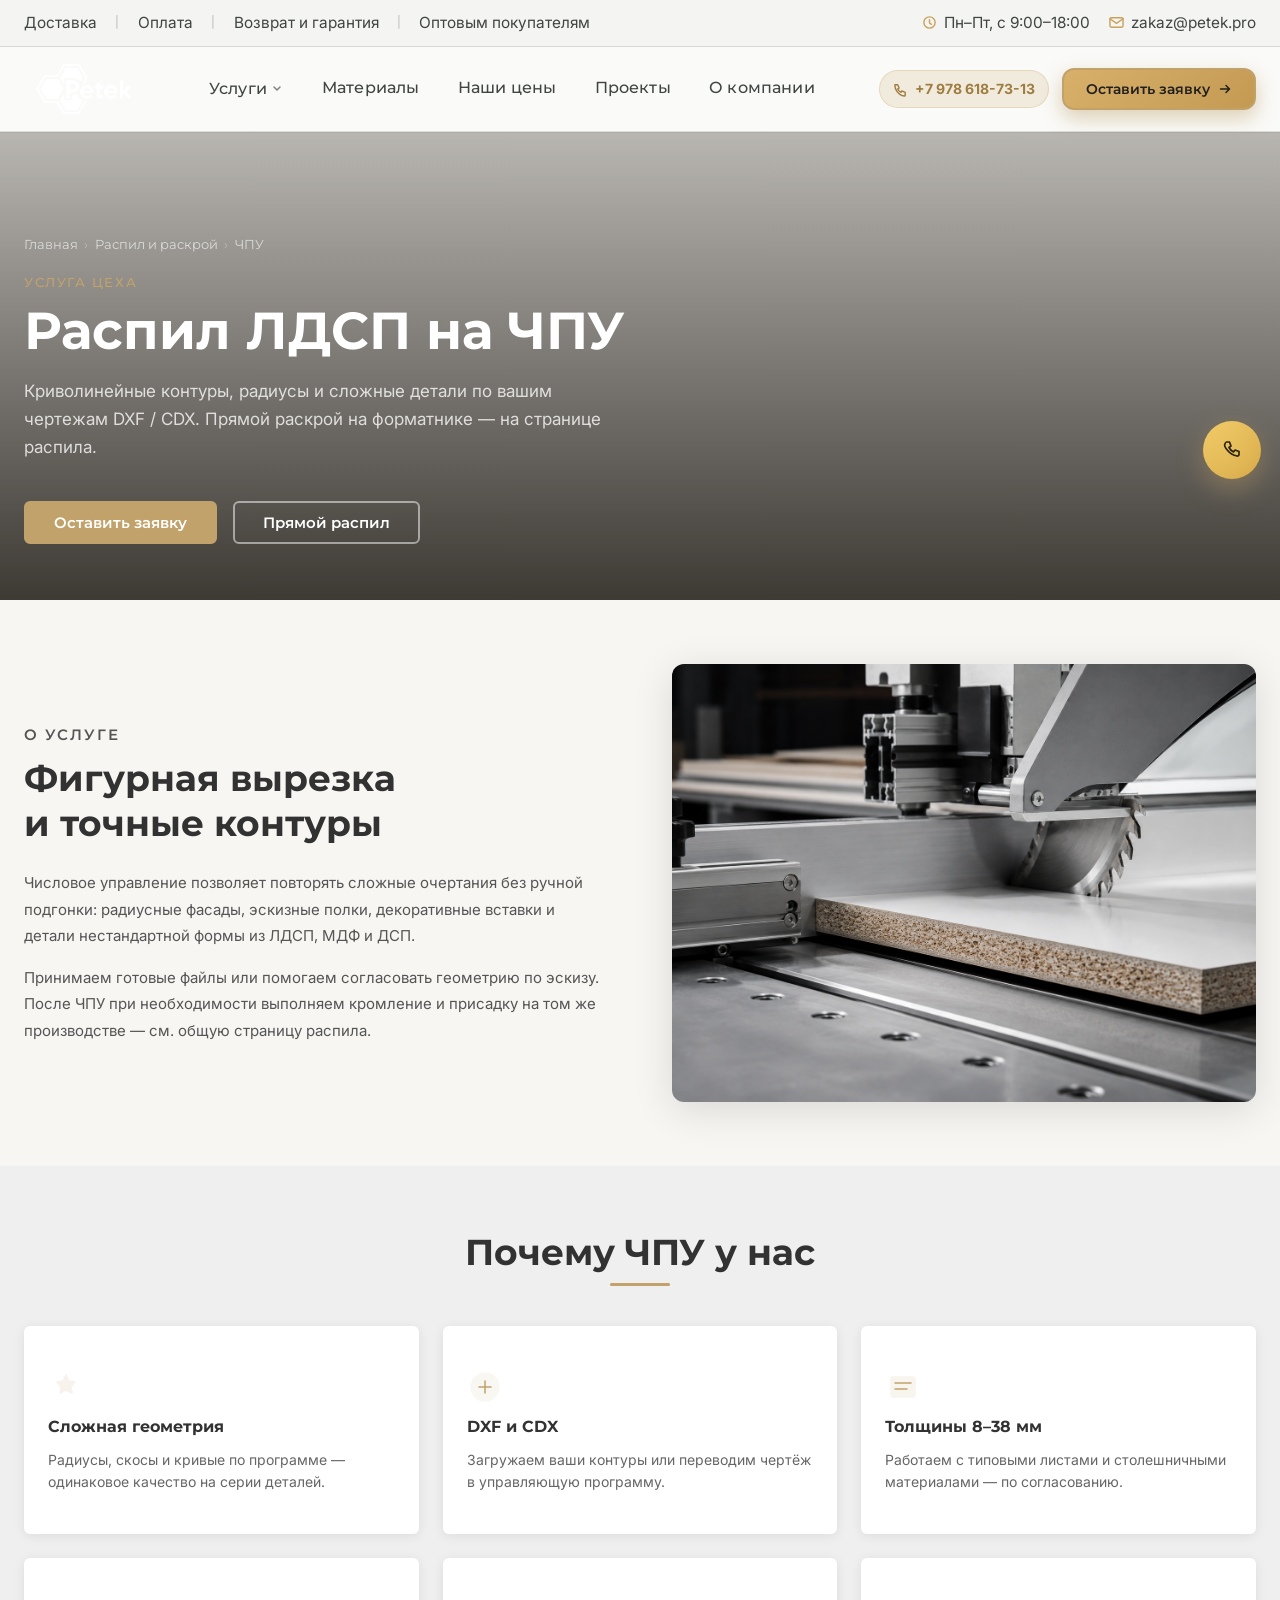
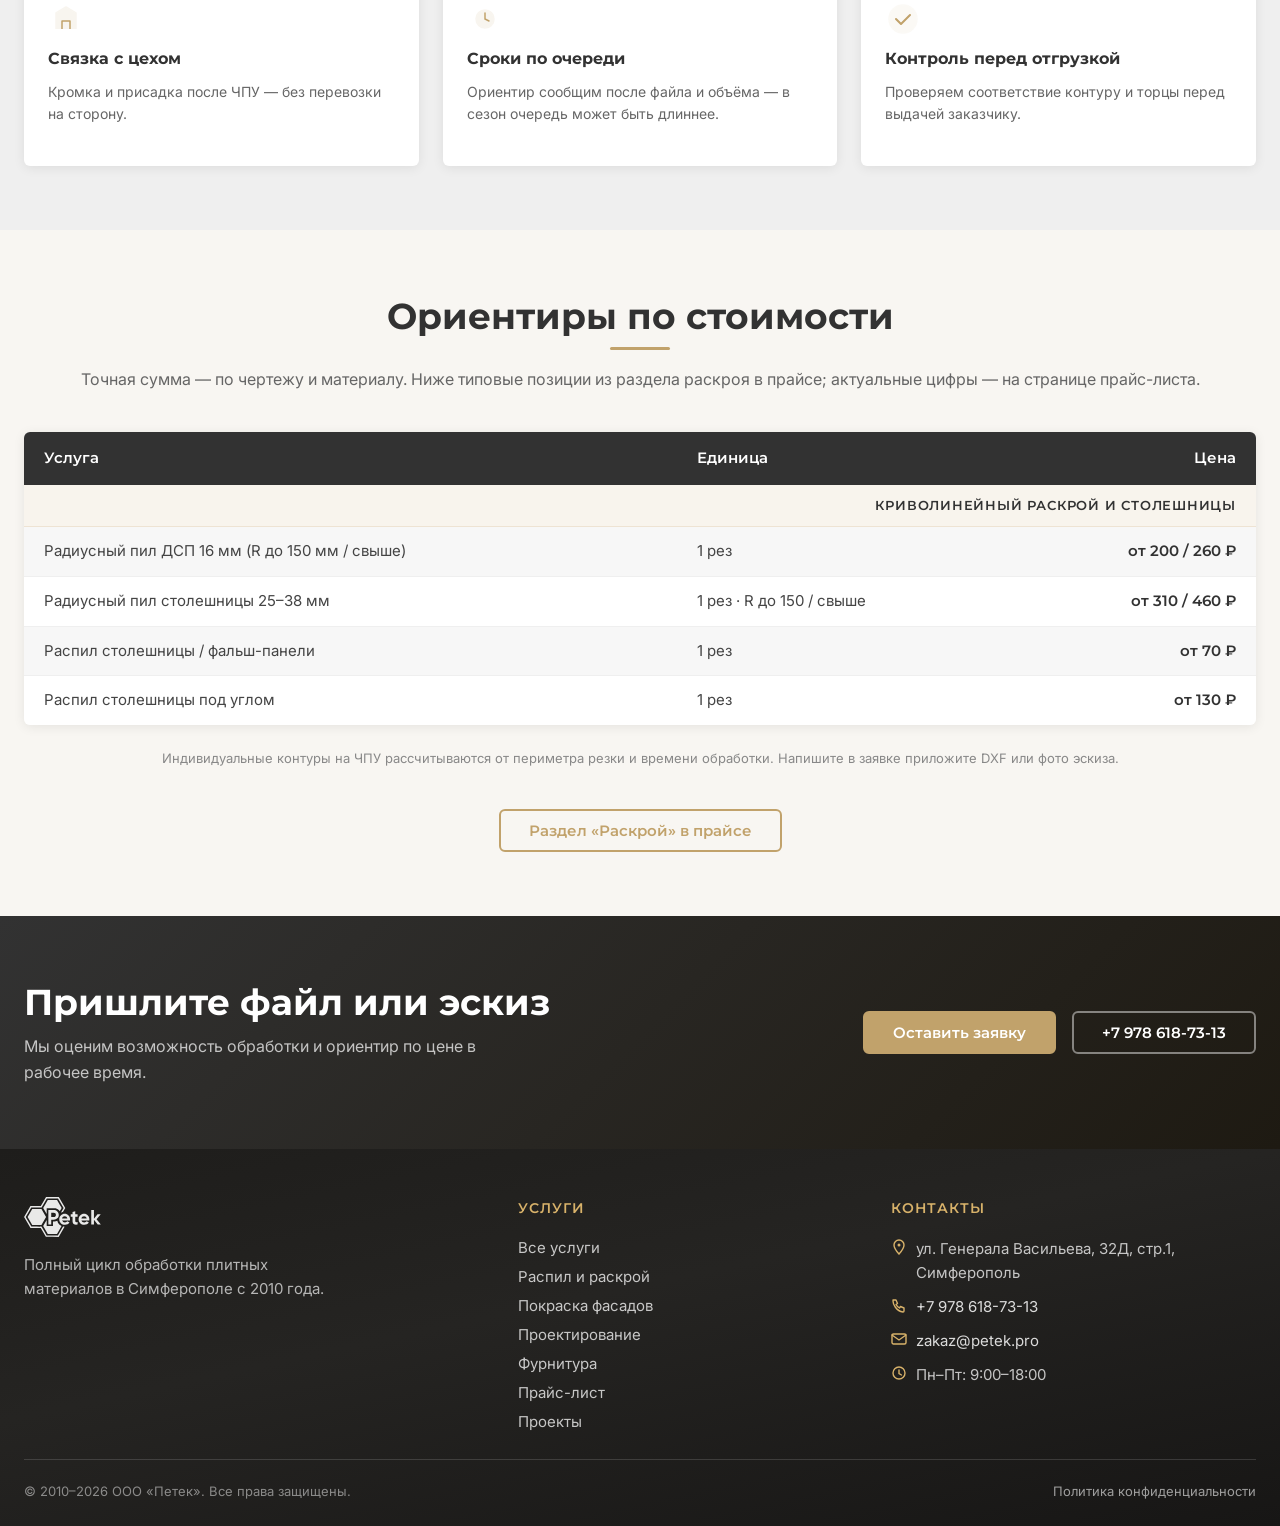
==== chpu.html @ 6f900f8e "Update navigation links and forms across multiple pages for improved functionality - Enhanced naviga" ====
<!DOCTYPE html>
<html lang="ru">
<head>
  <meta charset="UTF-8" />
  <meta name="viewport" content="width=device-width, initial-scale=1.0" />
  <meta name="description" content="Распил ЛДСП, МДФ и ДСП на ЧПУ в Симферополе — криволинейные контуры, радиусы, эскизные детали по DXF. Petek." />
  <title>Распил на ЧПУ — Petek, Симферополь</title>
  <link rel="stylesheet" href="css/secondary.css" />
  <link rel="stylesheet" href="css/chpu.css" />
</head>
<body>

  <header class="site-header site-header--home" id="site-header">
    <div class="header-util">
      <div class="container header-util__inner">
        <div class="header-util__group">
          <a href="delivery.html" class="header-util__item header-util__item--link">Доставка</a>
          <span class="header-util__sep" aria-hidden="true">|</span>
          <a href="payment.html" class="header-util__item header-util__item--link">Оплата</a>
          <span class="header-util__sep" aria-hidden="true">|</span>
          <a href="warranty.html" class="header-util__item header-util__item--link">Возврат и гарантия</a>
          <span class="header-util__sep" aria-hidden="true">|</span>
          <a href="wholesale.html" class="header-util__item header-util__item--link">Оптовым покупателям</a>
        </div>
        <div class="header-util__group">
          <span class="header-util__item">
            <svg width="13" height="13" viewBox="0 0 16 16" fill="none" aria-hidden="true"><circle cx="8" cy="8" r="6" stroke="currentColor" stroke-width="1.5"/><path d="M8 5v3.5l2 1.5" stroke="currentColor" stroke-width="1.5" stroke-linecap="round" stroke-linejoin="round"/></svg>
            Пн–Пт, с 9:00–18:00
          </span>
          <a href="mailto:zakaz@petek.pro" class="header-util__item header-util__item--link">
            <svg width="13" height="13" viewBox="0 0 16 16" fill="none" aria-hidden="true"><rect x="1" y="3" width="14" height="10" rx="1.5" stroke="currentColor" stroke-width="1.5"/><path d="M1 4l7 5 7-5" stroke="currentColor" stroke-width="1.5" stroke-linecap="round"/></svg>
            zakaz@petek.pro
          </a>
        </div>
      </div>
    </div>

    <div class="header-main">
      <div class="container header-main__inner">
        <a href="index.html" class="header-logo" aria-label="Petek — на главную">
          <img src="img/logo/logo-white.svg" alt="Petek логотип" width="120" height="44" />
        </a>

        <nav class="site-nav" id="site-nav" aria-label="Основная навигация">
          <div class="site-nav__dropdown">
            <button type="button" class="site-nav__dropdown-trigger" aria-expanded="false" aria-haspopup="true" aria-controls="nav-services-menu" id="nav-services-btn">
              Услуги
              <svg class="site-nav__dropdown-chevron" width="10" height="10" viewBox="0 0 10 10" fill="none" aria-hidden="true"><path d="M2 3l3 3 3-3" stroke="currentColor" stroke-width="1.5" stroke-linecap="round" stroke-linejoin="round"/></svg>
            </button>
            <div class="site-nav__dropdown-panel" id="nav-services-menu" aria-labelledby="nav-services-btn">
              <div class="site-nav__dropdown-group">
                <p class="site-nav__dropdown-label">Распил и обработка</p>
                <a href="raspiil.html" class="site-nav__dropdown-link">Распил ЛДСП, ДСП и МДФ</a>
                <a href="raspiil.html#kromka" class="site-nav__dropdown-link">Кромление ЛДСП, ДСП и МДФ</a>
                <a href="raspiil.html#prisadka" class="site-nav__dropdown-link">Присадка ЛДСП / ДСП / МДФ</a>
                <a href="chpu.html" class="site-nav__dropdown-link">Распил ЛДСП на ЧПУ</a>
                <a href="raspiil.html#frezka" class="site-nav__dropdown-link">Фрезеровка и эскизные детали</a>
              </div>
              <div class="site-nav__dropdown-group">
                <p class="site-nav__dropdown-label">Изготовление и покраска</p>
                <a href="korpusa.html" class="site-nav__dropdown-link">Корпуса для кухни и шкафов-купе</a>
                <a href="proektirovanie.html#stoleshnitsy" class="site-nav__dropdown-link">Изготовление столешниц и подоконников</a>
                <a href="proektirovanie.html" class="site-nav__dropdown-link">Кухни, гардеробные и детская мебель</a>
                <a href="pokraska.html" class="site-nav__dropdown-link">Покраска МДФ-фасадов</a>
                <a href="proektirovanie.html" class="site-nav__dropdown-link">Проектирование в БАЗИС-Мебельщик</a>
              </div>
              <div class="site-nav__dropdown-footer">
                <a href="services.html" class="site-nav__dropdown-more">Все услуги</a>
              </div>
            </div>
          </div>
          <a href="furnitura.html" class="site-nav__link">Материалы</a>
          <a href="prices.html" class="site-nav__link">Наши цены</a>
          <a href="gallery.html" class="site-nav__link">Проекты</a>
          <a href="contacts.html" class="site-nav__link">О компании</a>
        </nav>

        <div class="header-actions">
          <a href="tel:+79786187313" class="header-phone" aria-label="Позвонить +7 978 618-73-13">
            <svg width="15" height="15" viewBox="0 0 16 16" fill="none" aria-hidden="true"><path d="M2 3h3l1.5 3.5-1.5 1a8 8 0 0 0 3.5 3.5l1-1.5L13 11v3a1 1 0 0 1-1 1C5 14 2 7 2 4a1 1 0 0 1 1-1h-1z" stroke="currentColor" stroke-width="1.5" stroke-linejoin="round"/></svg>
            +7 978 618-73-13
          </a>
          <a href="#order" class="btn btn-primary header-cta" data-open-quick-modal="true">
            Оставить заявку
            <svg class="header-cta__arrow" width="14" height="14" viewBox="0 0 14 14" fill="none" aria-hidden="true"><path d="M2.5 7h9M8 3.5l3.5 3.5L8 10.5" stroke="currentColor" stroke-width="1.5" stroke-linecap="round" stroke-linejoin="round"/></svg>
          </a>
        </div>

        <button class="site-header__burger" id="burger-btn" aria-controls="site-nav" aria-expanded="false" aria-label="Открыть меню">
          <span></span><span></span><span></span>
        </button>
      </div>
    </div>
    <div class="site-header__overlay" id="nav-overlay"></div>
  </header>

  <main>

    <section class="svc-hero" aria-label="Баннер страницы">
      <div class="svc-hero__bg"></div>
      <div class="svc-hero__overlay"></div>
      <div class="container svc-hero__content">
        <nav class="svc-hero__breadcrumb" aria-label="Путь навигации">
          <a href="index.html">Главная</a>
          <span aria-hidden="true">›</span>
          <a href="raspiil.html">Распил и раскрой</a>
          <span aria-hidden="true">›</span>
          <span aria-current="page">ЧПУ</span>
        </nav>
        <p class="svc-hero__eyebrow">Услуга цеха</p>
        <h1 class="svc-hero__title">Распил ЛДСП на ЧПУ</h1>
        <p class="svc-hero__subtitle">Криволинейные контуры, радиусы и сложные детали по вашим чертежам DXF / CDX. Прямой раскрой на форматнике — на странице распила.</p>
        <div class="svc-hero__actions">
          <a href="#" data-open-quick-modal="true" class="btn btn-primary">Оставить заявку</a>
          <a href="raspiil.html" class="btn svc-hero__btn-outline">Прямой распил</a>
        </div>
      </div>
    </section>

    <section class="svc-about section" aria-labelledby="chpu-about-heading">
      <div class="container">
        <div class="svc-about__grid">
          <div class="svc-about__text">
            <p class="svc-about__label">О услуге</p>
            <h2 class="svc-about__title" id="chpu-about-heading">Фигурная вырезка<br>и точные контуры</h2>
            <p>Числовое управление позволяет повторять сложные очертания без ручной подгонки: радиусные фасады, эскизные полки, декоративные вставки и детали нестандартной формы из ЛДСП, МДФ и ДСП.</p>
            <p>Принимаем готовые файлы или помогаем согласовать геометрию по эскизу. После ЧПУ при необходимости выполняем кромление и присадку на том же производстве — см. <a href="raspiil.html">общую страницу распила</a>.</p>
          </div>
          <div class="svc-about__photo">
            <img src="img/raspil.png" alt="Обработка деталей на производстве Petek" loading="lazy" />
          </div>
        </div>
      </div>
    </section>

    <section class="svc-advantages" aria-labelledby="chpu-adv-heading">
      <div class="container">
        <h2 class="section-title" id="chpu-adv-heading">Почему ЧПУ у нас</h2>
        <div class="svc-advantages__grid">

          <div class="adv-card">
            <div class="adv-card__icon" aria-hidden="true">
              <svg width="36" height="36" viewBox="0 0 36 36" fill="none"><path d="M18 6l3 6 6 1-4 5 1 6-6-3-6 3 1-6-4-5 6-1 3-6z" stroke="currentColor" stroke-width="1.5" stroke-linejoin="round" fill="currentColor" opacity=".12"/></svg>
            </div>
            <h3 class="adv-card__title">Сложная геометрия</h3>
            <p class="adv-card__desc">Радиусы, скосы и кривые по программе — одинаковое качество на серии деталей.</p>
          </div>

          <div class="adv-card">
            <div class="adv-card__icon" aria-hidden="true">
              <svg width="36" height="36" viewBox="0 0 36 36" fill="none"><circle cx="18" cy="18" r="14" stroke="currentColor" stroke-width="1.5" fill="currentColor" opacity=".08"/><path d="M12 18h12M18 12v12" stroke="currentColor" stroke-width="1.5" stroke-linecap="round"/></svg>
            </div>
            <h3 class="adv-card__title">DXF и CDX</h3>
            <p class="adv-card__desc">Загружаем ваши контуры или переводим чертёж в управляющую программу.</p>
          </div>

          <div class="adv-card">
            <div class="adv-card__icon" aria-hidden="true">
              <svg width="36" height="36" viewBox="0 0 36 36" fill="none"><rect x="6" y="8" width="24" height="20" rx="2" stroke="currentColor" stroke-width="1.5" fill="currentColor" opacity=".1"/><path d="M10 14h16M10 20h12" stroke="currentColor" stroke-width="1.5" stroke-linecap="round"/></svg>
            </div>
            <h3 class="adv-card__title">Толщины 8–38 мм</h3>
            <p class="adv-card__desc">Работаем с типовыми листами и столешничными материалами — по согласованию.</p>
          </div>

          <div class="adv-card">
            <div class="adv-card__icon" aria-hidden="true">
              <svg width="36" height="36" viewBox="0 0 36 36" fill="none"><path d="M8 28V12l10-6 10 6v16" stroke="currentColor" stroke-width="1.5" stroke-linejoin="round" fill="currentColor" opacity=".1"/><path d="M14 28v-8h8v8" stroke="currentColor" stroke-width="1.5" stroke-linejoin="round"/></svg>
            </div>
            <h3 class="adv-card__title">Связка с цехом</h3>
            <p class="adv-card__desc">Кромка и присадка после ЧПУ — без перевозки на сторону.</p>
          </div>

          <div class="adv-card">
            <div class="adv-card__icon" aria-hidden="true">
              <svg width="36" height="36" viewBox="0 0 36 36" fill="none"><circle cx="18" cy="18" r="9" stroke="currentColor" stroke-width="1.5" fill="currentColor" opacity=".1"/><path d="M18 12v6l4 2" stroke="currentColor" stroke-width="1.5" stroke-linecap="round"/></svg>
            </div>
            <h3 class="adv-card__title">Сроки по очереди</h3>
            <p class="adv-card__desc">Ориентир сообщим после файла и объёма — в сезон очередь может быть длиннее.</p>
          </div>

          <div class="adv-card">
            <div class="adv-card__icon" aria-hidden="true">
              <svg width="36" height="36" viewBox="0 0 36 36" fill="none"><path d="M11 18l5 5 9-9" stroke="currentColor" stroke-width="2" stroke-linecap="round" stroke-linejoin="round"/><circle cx="18" cy="18" r="14" stroke="currentColor" stroke-width="1.5" fill="currentColor" opacity=".06"/></svg>
            </div>
            <h3 class="adv-card__title">Контроль перед отгрузкой</h3>
            <p class="adv-card__desc">Проверяем соответствие контуру и торцы перед выдачей заказчику.</p>
          </div>

        </div>
      </div>
    </section>

    <section class="svc-prices section" aria-labelledby="chpu-price-heading">
      <div class="container">
        <h2 class="section-title" id="chpu-price-heading">Ориентиры по стоимости</h2>
        <p class="svc-prices__subtitle">Точная сумма — по чертежу и материалу. Ниже типовые позиции из раздела раскроя в прайсе; актуальные цифры — на странице прайс-листа.</p>

        <div class="price-table-wrap">
          <table class="price-table">
            <thead>
              <tr>
                <th>Услуга</th>
                <th>Единица</th>
                <th>Цена</th>
              </tr>
            </thead>
            <tbody>
              <tr class="price-table__group-header">
                <td colspan="3">Криволинейный раскрой и столешницы</td>
              </tr>
              <tr>
                <td>Радиусный пил ДСП 16 мм (R до 150 мм / свыше)</td>
                <td>1 рез</td>
                <td>от 200 / 260 ₽</td>
              </tr>
              <tr>
                <td>Радиусный пил столешницы 25–38 мм</td>
                <td>1 рез · R до 150 / свыше</td>
                <td>от 310 / 460 ₽</td>
              </tr>
              <tr>
                <td>Распил столешницы / фальш-панели</td>
                <td>1 рез</td>
                <td>от 70 ₽</td>
              </tr>
              <tr>
                <td>Распил столешницы под углом</td>
                <td>1 рез</td>
                <td>от 130 ₽</td>
              </tr>
            </tbody>
          </table>
        </div>

        <p class="price-table__note">Индивидуальные контуры на ЧПУ рассчитываются от периметра резки и времени обработки. Напишите в заявке приложите DXF или фото эскиза.</p>
        <div class="svc-prices__cta">
          <a href="prices.html#price-raskroy" class="btn btn-outline">Раздел «Раскрой» в прайсе</a>
        </div>
      </div>
    </section>

    <section class="svc-cta" aria-labelledby="chpu-cta-heading">
      <div class="container">
        <div class="svc-cta__inner">
          <div class="svc-cta__text">
            <h2 id="chpu-cta-heading">Пришлите файл или эскиз</h2>
            <p>Мы оценим возможность обработки и ориентир по цене в рабочее время.</p>
          </div>
          <div class="svc-cta__actions">
            <a href="#" data-open-quick-modal="true" class="btn btn-primary">Оставить заявку</a>
            <a href="tel:+79786187313" class="btn btn-outline-white">+7 978 618-73-13</a>
          </div>
        </div>
      </div>
    </section>

  </main>

  <footer class="site-footer" aria-label="Подвал сайта">
    <div class="container">
      <div class="site-footer__grid">
        <div class="site-footer__brand">
          <a href="index.html" class="site-footer__logo" aria-label="Petek — на главную">
            <img src="img/logo/logo-default.svg" alt="Petek логотип" width="110" height="40" />
          </a>
          <p class="site-footer__tagline">Полный цикл обработки плитных материалов в Симферополе с 2010 года.</p>
        </div>
        <div>
          <p class="site-footer__heading">Услуги</p>
          <nav class="site-footer__nav" aria-label="Услуги">
            <a href="services.html">Все услуги</a>
            <a href="raspiil.html">Распил и раскрой</a>
            <a href="pokraska.html">Покраска фасадов</a>
            <a href="proektirovanie.html">Проектирование</a>
            <a href="furnitura.html">Фурнитура</a>
            <a href="prices.html">Прайс-лист</a>
            <a href="gallery.html">Проекты</a>
          </nav>
        </div>
        <div>
          <p class="site-footer__heading">Контакты</p>
          <address class="site-footer__contacts" style="font-style:normal;">
            <div class="site-footer__contact-item">
              <svg width="16" height="16" viewBox="0 0 16 16" fill="none" aria-hidden="true"><path d="M8 1a5 5 0 0 1 5 5c0 3.5-5 9-5 9S3 9.5 3 6a5 5 0 0 1 5-5z" stroke="currentColor" stroke-width="1.4"/><circle cx="8" cy="6" r="1.5" fill="currentColor"/></svg>
              <span>ул. Генерала Васильева, 32Д, стр.1,<br>Симферополь</span>
            </div>
            <div class="site-footer__contact-item">
              <svg width="16" height="16" viewBox="0 0 16 16" fill="none" aria-hidden="true"><path d="M2 3h3l1.5 3.5-1.5 1a8 8 0 0 0 3.5 3.5l1-1.5L13 11v3a1 1 0 0 1-1 1C5 14 2 7 2 4a1 1 0 0 1 1-1h-1z" stroke="currentColor" stroke-width="1.4" stroke-linejoin="round"/></svg>
              <a href="tel:+79786187313">+7 978 618-73-13</a>
            </div>
            <div class="site-footer__contact-item">
              <svg width="16" height="16" viewBox="0 0 16 16" fill="none" aria-hidden="true"><rect x="1" y="3" width="14" height="10" rx="1.5" stroke="currentColor" stroke-width="1.4"/><path d="M1 4l7 5 7-5" stroke="currentColor" stroke-width="1.4" stroke-linecap="round"/></svg>
              <a href="mailto:zakaz@petek.pro">zakaz@petek.pro</a>
            </div>
            <div class="site-footer__contact-item">
              <svg width="16" height="16" viewBox="0 0 16 16" fill="none" aria-hidden="true"><circle cx="8" cy="8" r="6" stroke="currentColor" stroke-width="1.4"/><path d="M8 5v3.5l2.5 1.5" stroke="currentColor" stroke-width="1.4" stroke-linecap="round"/></svg>
              <span>Пн–Пт: 9:00–18:00</span>
            </div>
          </address>
        </div>
      </div>
      <div class="site-footer__bottom">
        <p class="site-footer__copy">&copy; 2010–2026 ООО «Петек». Все права защищены.</p>
        <div class="site-footer__legal">
          <a href="#">Политика конфиденциальности</a>
        </div>
      </div>
    </div>
  </footer>

  <button class="quick-call" id="quick-call-btn" type="button" aria-label="Открыть форму заявки">
    <svg width="24" height="24" viewBox="0 0 24 24" fill="none" aria-hidden="true"><path d="M6.5 4h3l1.5 4-2 1.5c1 2 2.5 3.5 4.5 4.5L15 12l4 1.5v3c0 1-.9 1.7-1.9 1.5C8.3 16.5 3.5 7.7 5 5.9 5.3 4.8 5.9 4 6.5 4z" stroke="currentColor" stroke-width="1.7" stroke-linejoin="round"/></svg>
  </button>

  <div class="quick-modal" id="quick-modal" hidden>
    <div class="quick-modal__backdrop" data-close="quick-modal"></div>
    <section class="quick-modal__dialog" role="dialog" aria-modal="true" aria-labelledby="quick-modal-title">
      <button class="quick-modal__close" type="button" id="quick-modal-close" aria-label="Закрыть окно">
        <svg width="16" height="16" viewBox="0 0 16 16" fill="none" aria-hidden="true"><path d="M3 3l10 10M13 3L3 13" stroke="currentColor" stroke-width="1.8" stroke-linecap="round"/></svg>
      </button>
      <p class="quick-modal__eyebrow">Быстрая заявка</p>
      <h3 class="quick-modal__title" id="quick-modal-title">Оставьте заявку</h3>
      <p class="quick-modal__text">Перезвоним в рабочее время и уточним детали заказа.</p>
      <form class="quick-modal__form" id="quick-modal-form" novalidate enctype="multipart/form-data">
        <label class="quick-modal__label" for="qm-name">Ваше имя</label>
        <input class="quick-modal__input" id="qm-name" name="name" type="text" autocomplete="name" minlength="2" required />
        <p class="quick-modal__error" id="qm-name-error" aria-live="polite"></p>
        <label class="quick-modal__label" for="qm-phone">Телефон</label>
        <input class="quick-modal__input" id="qm-phone" name="phone" type="tel" inputmode="tel" pattern="[+]?[0-9]{11,15}" maxlength="16" autocomplete="tel" value="+7" required />
        <p class="quick-modal__error" id="qm-phone-error" aria-live="polite"></p>
        <label class="quick-modal__label" for="qm-comment">Комментарий</label>
        <textarea class="quick-modal__input quick-modal__input--area" id="qm-comment" name="comment" rows="3" placeholder="Что нужно рассчитать?"></textarea>
        <label class="quick-modal__label" for="qm-files">Файлы <span class="quick-modal__optional">необязательно</span></label>
        <p class="quick-modal__hint" id="qm-files-hint">Можно выбрать несколько файлов: фото, PDF, чертежи.</p>
        <input class="quick-modal__input quick-modal__input--file" id="qm-files" name="attachments[]" type="file" multiple accept="image/*,.pdf,.dwg,.dxf" />
        <p class="quick-modal__files-meta" id="qm-files-meta" aria-live="polite"></p>
        <button class="quick-modal__submit" type="submit">Отправить заявку</button>
      </form>
    </section>
  </div>
  <script src="js/main.js"></script>
</body>
</html>
---- css/secondary.css ----
@import url("main.css");
@import url("header.css");
@import url("footer.css");

@import url("index.css");
@import url("prices.css");
---- css/chpu.css ----
/* chpu.css — Распил на ЧПУ */
@import url("service.css");

.svc-hero__bg {
  background-image: url("../img/DSC00003.jpg");
  background-position: center 48%;
}
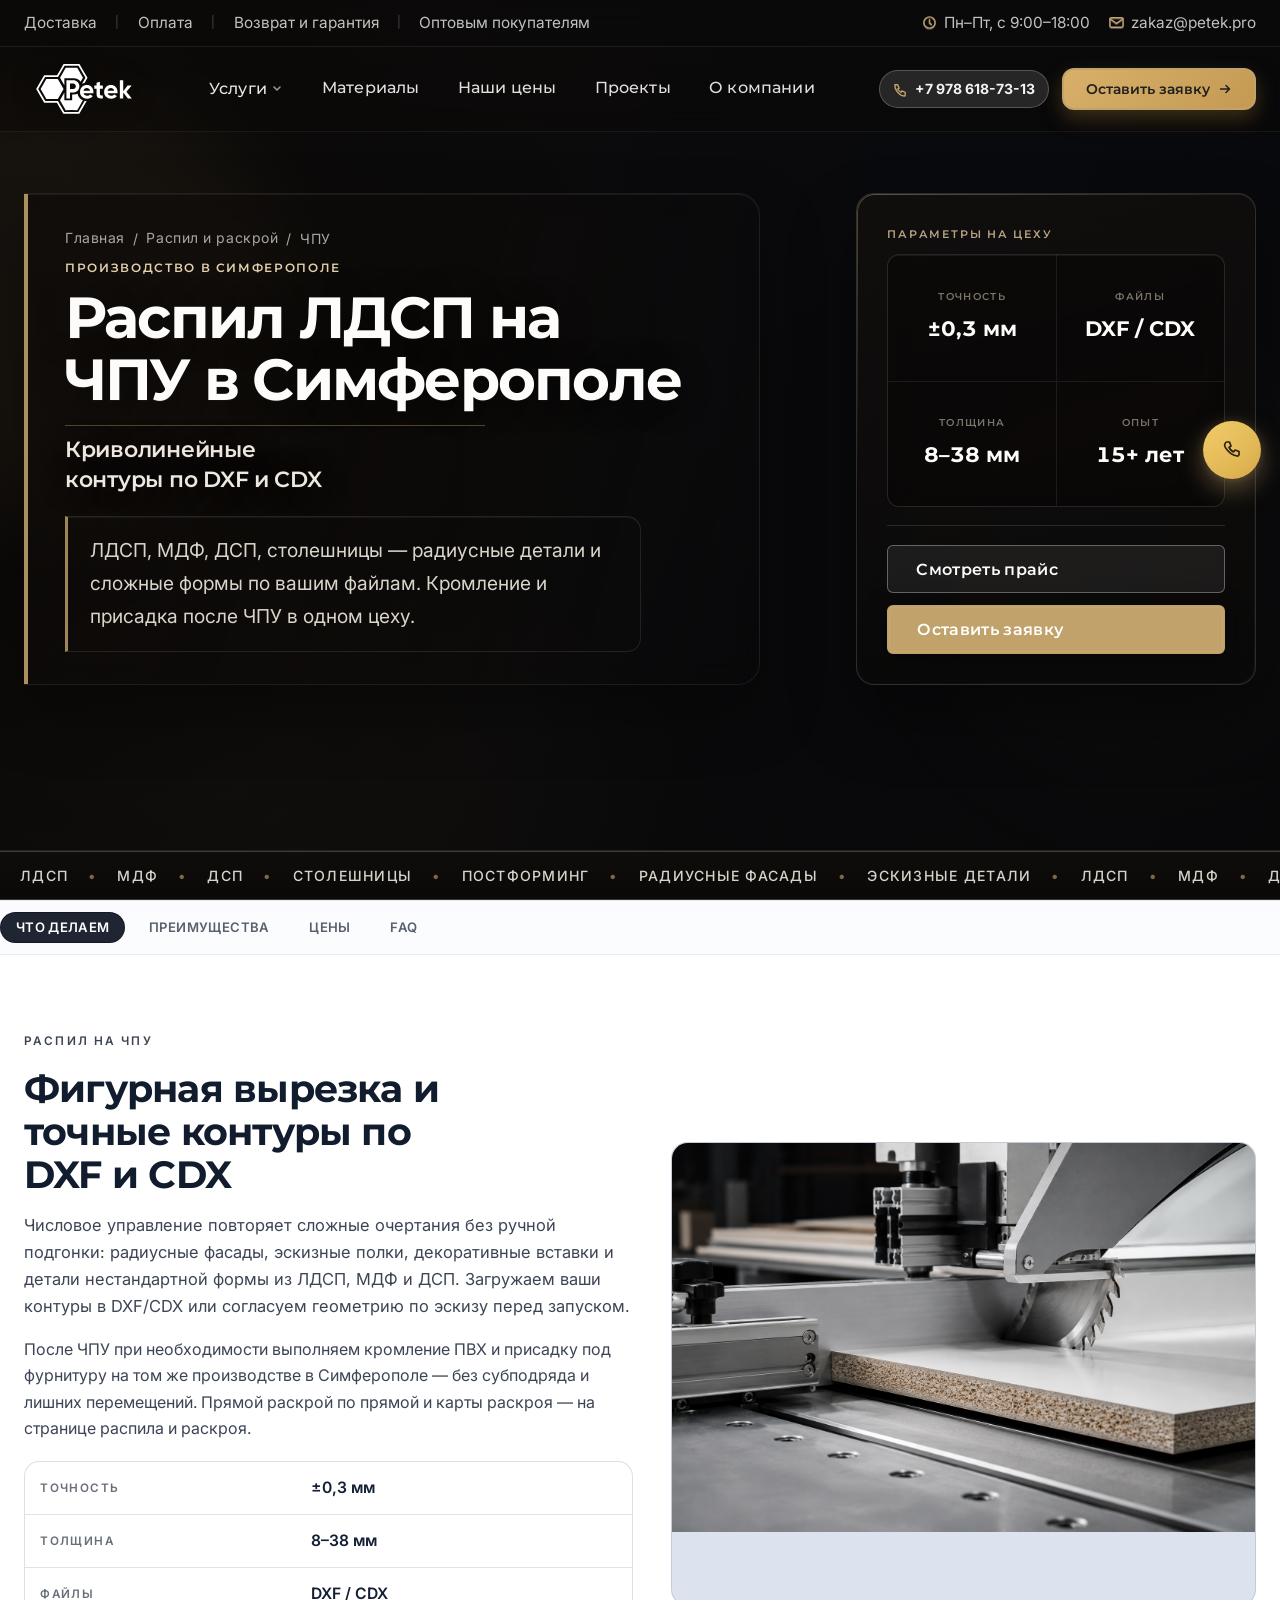
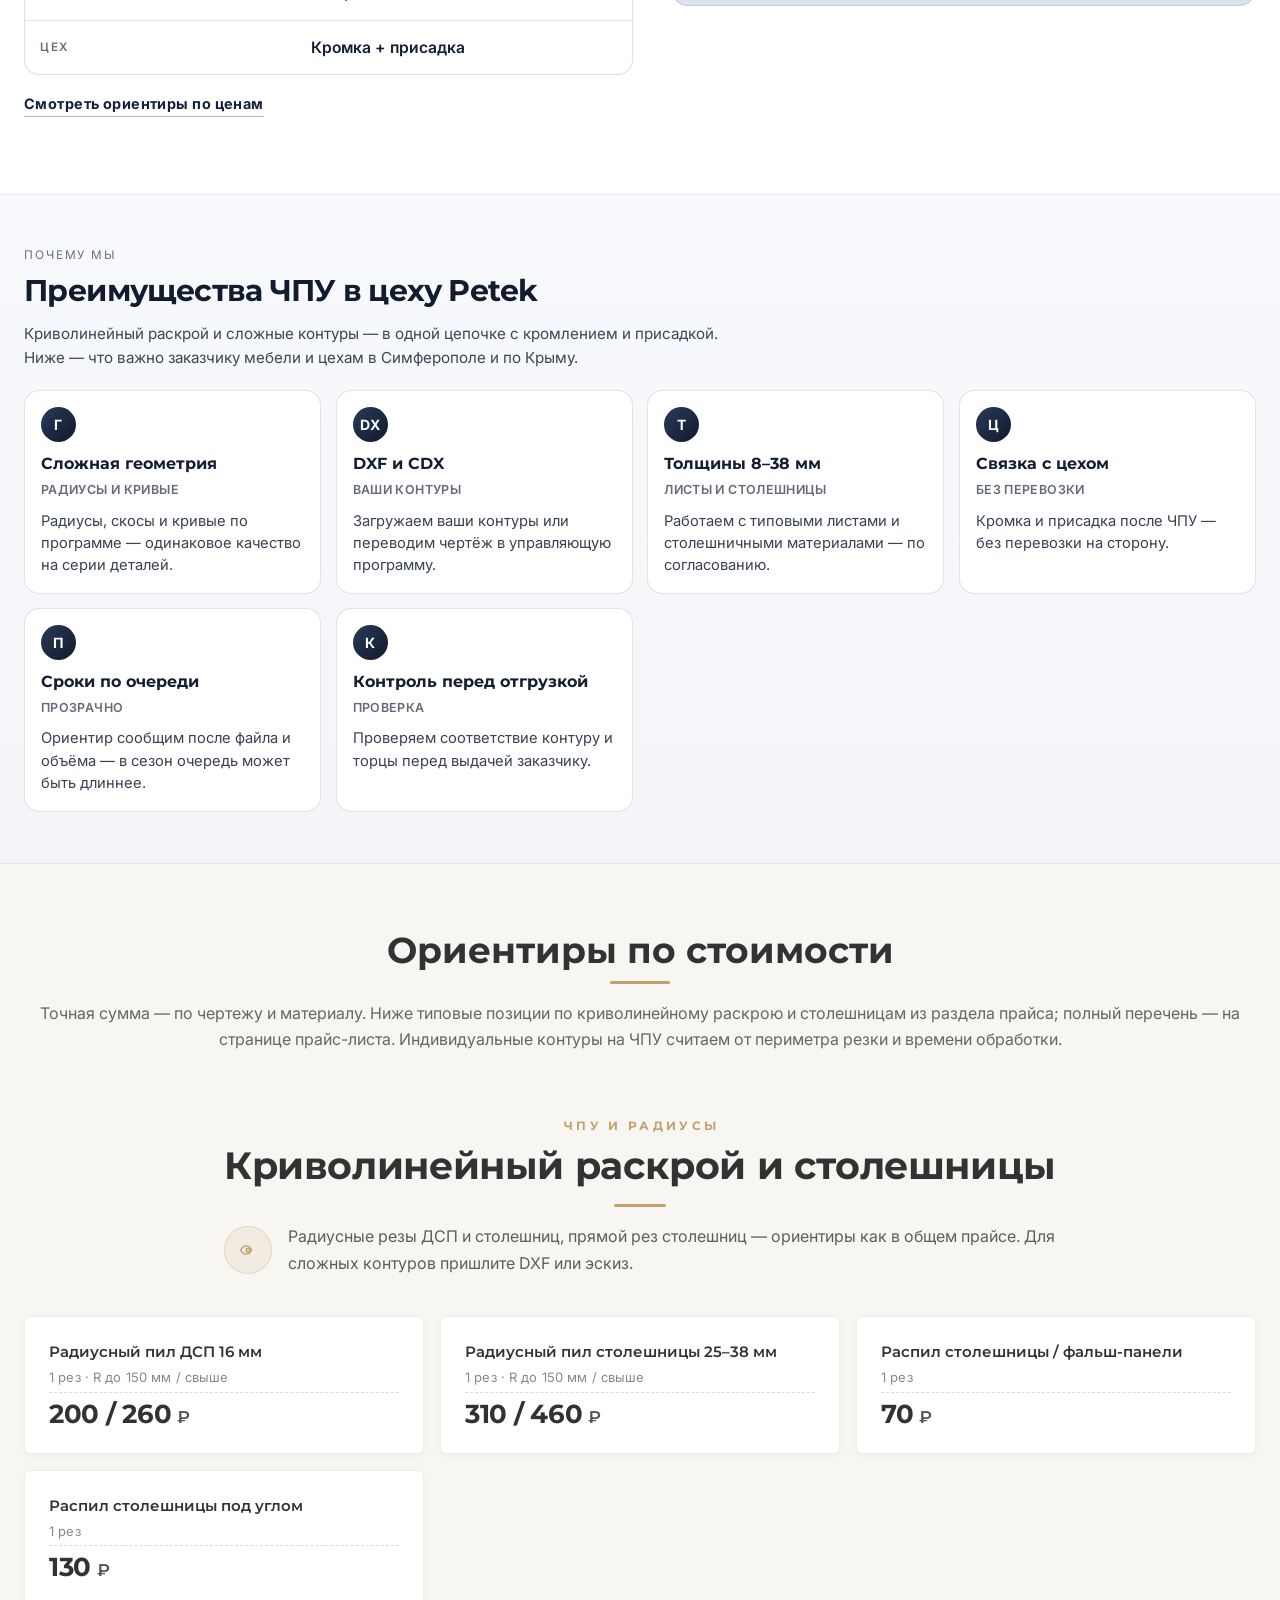
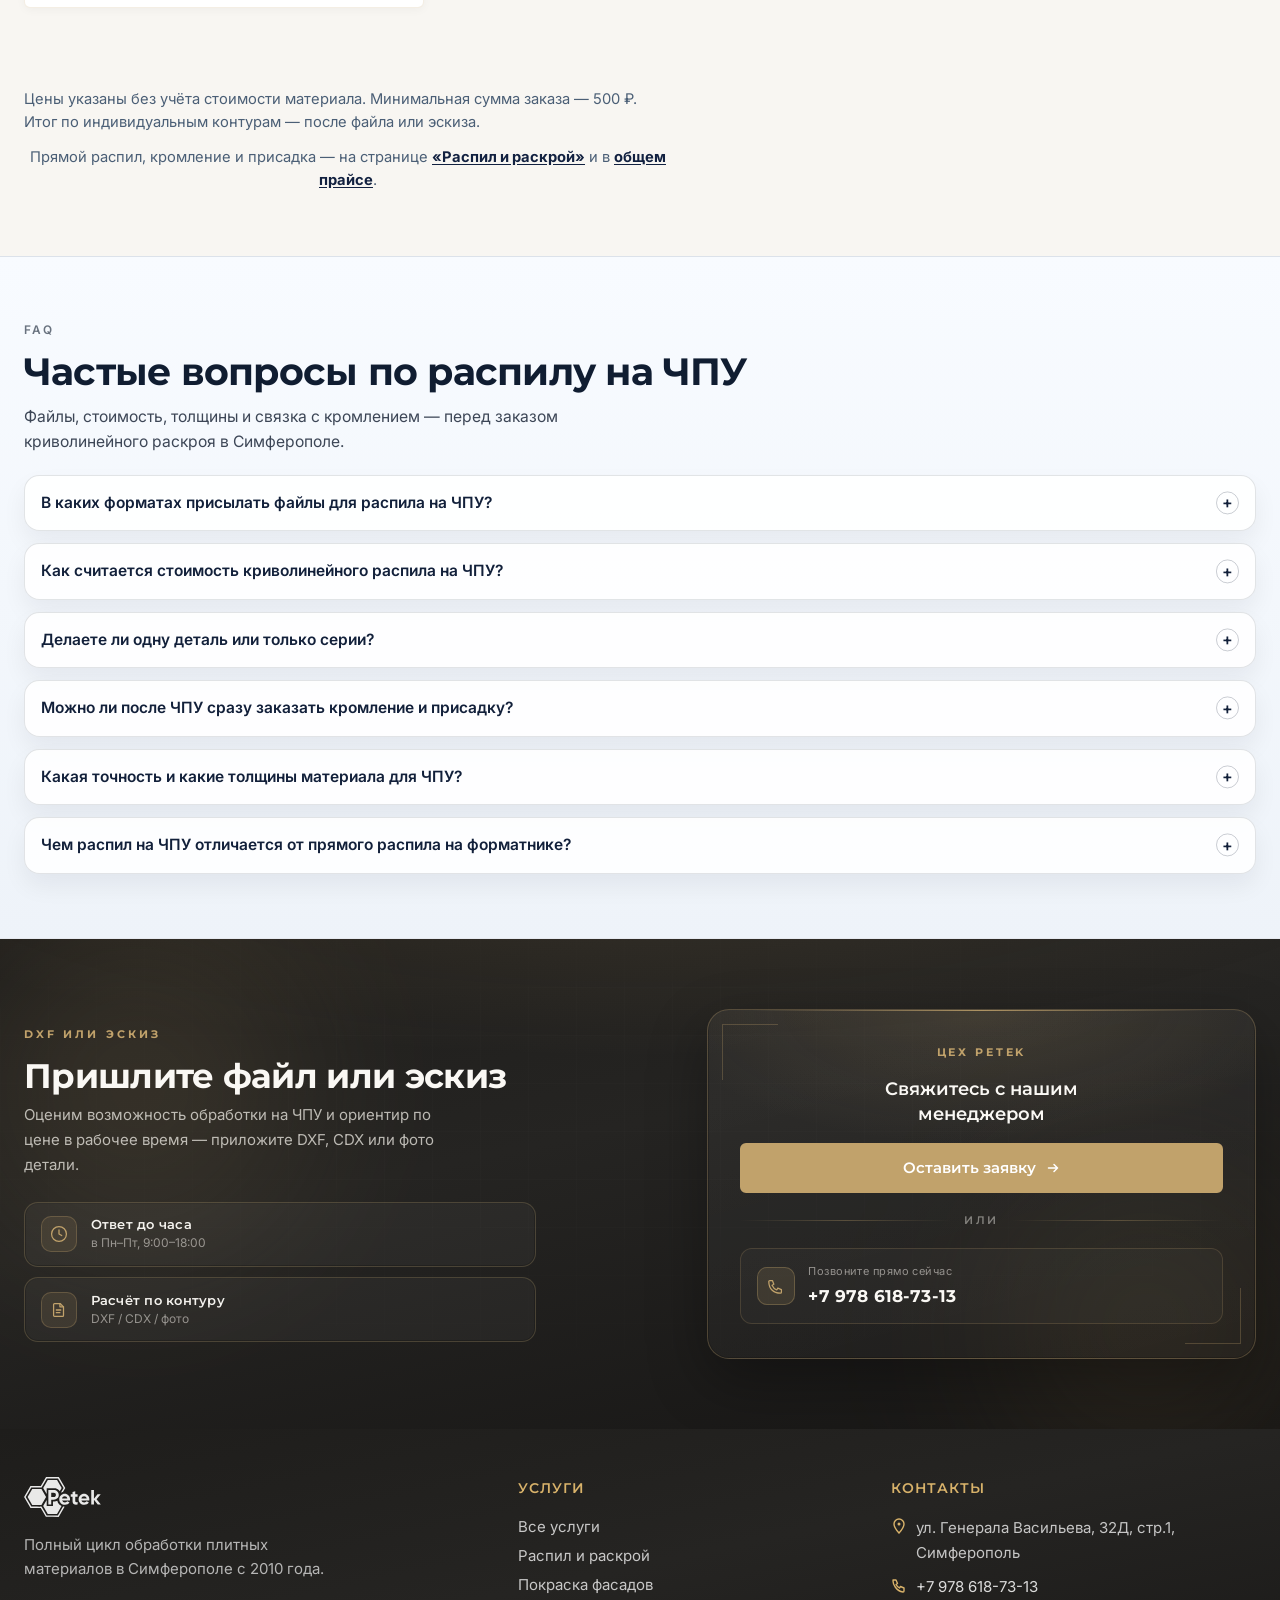
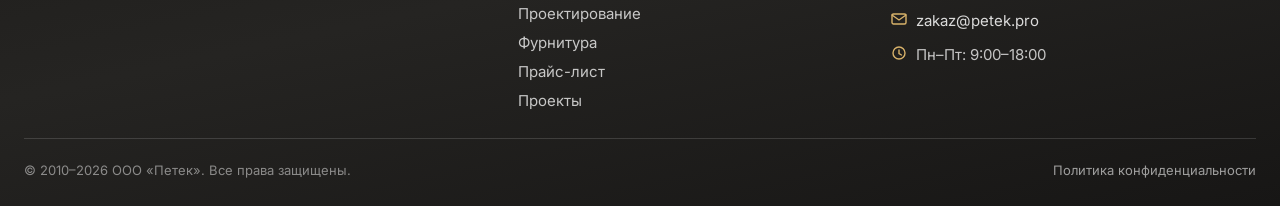
==== commit 0f9747e8: "Улучшить SEO и разметку страниц, обновить стили и временно закрыть индексацию. Добавлены meta-теги, " ====
--- a/chpu.html
+++ b/chpu.html
@@ -3,14 +3,154 @@
 <head>
   <meta charset="UTF-8" />
   <meta name="viewport" content="width=device-width, initial-scale=1.0" />
-  <meta name="description" content="Распил ЛДСП, МДФ и ДСП на ЧПУ в Симферополе — криволинейные контуры, радиусы, эскизные детали по DXF. Petek." />
-  <title>Распил на ЧПУ — Petek, Симферополь</title>
+  <meta name="robots" content="noindex, nofollow" />
+  <meta name="description" content="Распил ЛДСП на ЧПУ в Симферополе: криволинейный раскрой и сложные контуры по DXF и CDX. ЛДСП, МДФ, столешницы. Цех Petek — с 2010 года." />
+  <title>Распил ЛДСП на ЧПУ в Симферополе — радиусные детали по DXF | Petek</title>
+  <link rel="canonical" href="https://petek.pro/chpu.html" />
+
+  <meta property="og:type" content="website" />
+  <meta property="og:url" content="https://petek.pro/chpu.html" />
+  <meta property="og:title" content="Распил ЛДСП на ЧПУ в Симферополе — радиусные детали по DXF | Petek" />
+  <meta property="og:description" content="Криволинейный раскрой ЛДСП, МДФ и столешниц по DXF/CDX в Симферополе. Кромление и присадка после ЧПУ в одном цеху. Точность ±0,3 мм." />
+  <meta property="og:image" content="https://petek.pro/img/og-preview.jpg" />
+  <meta property="og:locale" content="ru_RU" />
+  <meta property="og:site_name" content="Petek" />
+
+  <link rel="preload" as="image" href="img/DSC00003.jpg" />
+
   <link rel="stylesheet" href="css/secondary.css" />
   <link rel="stylesheet" href="css/chpu.css" />
+
+  <script type="application/ld+json">
+  {
+    "@context": "https://schema.org",
+    "@graph": [
+      {
+        "@type": "WebPage",
+        "@id": "https://petek.pro/chpu.html#webpage",
+        "url": "https://petek.pro/chpu.html",
+        "name": "Распил ЛДСП на ЧПУ в Симферополе — радиусные детали по DXF | Petek",
+        "description": "Распил ЛДСП на ЧПУ в Симферополе: криволинейный раскрой и контуры по DXF/CDX. ЛДСП, МДФ, ДСП, столешницы; кромление и присадка в одном цеху.",
+        "inLanguage": "ru-RU",
+        "isPartOf": {
+          "@type": "WebSite",
+          "name": "Petek",
+          "url": "https://petek.pro/"
+        }
+      },
+      {
+        "@type": "Service",
+        "name": "Распил ЛДСП на ЧПУ",
+        "serviceType": "Криволинейный раскрой, радиусные детали, контуры по DXF и CDX",
+        "description": "Фигурная вырезка и сложные контуры из ЛДСП, МДФ, ДСП и столешниц по файлам DXF/CDX. После ЧПУ — кромление ПВХ и присадка на том же производстве в Симферополе.",
+        "provider": {
+          "@type": "Organization",
+          "name": "Petek",
+          "url": "https://petek.pro/",
+          "telephone": "+7-978-618-73-13",
+          "email": "zakaz@petek.pro",
+          "address": {
+            "@type": "PostalAddress",
+            "streetAddress": "ул. Генерала Васильева, 32Д, стр.1",
+            "addressLocality": "Симферополь",
+            "addressRegion": "Крым",
+            "addressCountry": "RU"
+          }
+        },
+        "areaServed": {
+          "@type": "AdministrativeArea",
+          "name": "Республика Крым"
+        },
+        "url": "https://petek.pro/chpu.html"
+      },
+      {
+        "@type": "BreadcrumbList",
+        "itemListElement": [
+          {
+            "@type": "ListItem",
+            "position": 1,
+            "name": "Главная",
+            "item": "https://petek.pro/"
+          },
+          {
+            "@type": "ListItem",
+            "position": 2,
+            "name": "Распил и раскрой",
+            "item": "https://petek.pro/raspiil.html"
+          },
+          {
+            "@type": "ListItem",
+            "position": 3,
+            "name": "Распил ЛДСП на ЧПУ",
+            "item": "https://petek.pro/chpu.html"
+          }
+        ]
+      }
+    ]
+  }
+  </script>
+
+  <script type="application/ld+json">
+  {
+    "@context": "https://schema.org",
+    "@type": "FAQPage",
+    "mainEntity": [
+      {
+        "@type": "Question",
+        "name": "В каких форматах присылать файлы для распила на ЧПУ?",
+        "acceptedAnswer": {
+          "@type": "Answer",
+          "text": "Оптимально — векторные контуры в DXF или CDX с указанием толщины материала и припусков. Дополнительно можно приложить PDF, эскиз или фото — сверим геометрию перед запуском."
+        }
+      },
+      {
+        "@type": "Question",
+        "name": "Как считается стоимость криволинейного распила на ЧПУ?",
+        "acceptedAnswer": {
+          "@type": "Answer",
+          "text": "Ориентиры по радиусным резам и столешницам приведены в прайсе на странице. Индивидуальные контуры считаем от периметра резки и времени обработки по файлу — пришлите DXF или описание для расчёта."
+        }
+      },
+      {
+        "@type": "Question",
+        "name": "Делаете ли одну деталь или только серии?",
+        "acceptedAnswer": {
+          "@type": "Answer",
+          "text": "Принимаем и единичные детали, и партии. Минимальная сумма заказа по цеху — 500 ₽; для мелкого объёма стоимость может упираться в минималку."
+        }
+      },
+      {
+        "@type": "Question",
+        "name": "Можно ли после ЧПУ сразу заказать кромление и присадку?",
+        "acceptedAnswer": {
+          "@type": "Answer",
+          "text": "Да. Кромление ПВХ и присадка под фурнитуру выполняются на том же производстве — не нужно везти детали на сторону. См. также общую страницу распила и раскроя."
+        }
+      },
+      {
+        "@type": "Question",
+        "name": "Какая точность и какие толщины материала для ЧПУ?",
+        "acceptedAnswer": {
+          "@type": "Answer",
+          "text": "Ориентир по точности контурной обработки — порядка ±0,3 мм в зависимости от материала и маршрута. Типовой диапазон толщин — 8–38 мм по согласованию с типом плиты."
+        }
+      },
+      {
+        "@type": "Question",
+        "name": "Чем распил на ЧПУ отличается от прямого распила на форматнике?",
+        "acceptedAnswer": {
+          "@type": "Answer",
+          "text": "Форматно-раскроечный станок оптимален для прямых резов и карт раскроя. ЧПУ нужен для криволинейных контуров, радиусов и сложной геометрии по программе из DXF/CDX."
+        }
+      }
+    ]
+  }
+  </script>
 </head>
-<body>
+<body class="page-chpu">
 
   <header class="site-header site-header--home" id="site-header">
+
     <div class="header-util">
       <div class="container header-util__inner">
         <div class="header-util__group">
@@ -37,6 +177,7 @@
 
     <div class="header-main">
       <div class="container header-main__inner">
+
         <a href="index.html" class="header-logo" aria-label="Petek — на главную">
           <img src="img/logo/logo-white.svg" alt="Petek логотип" width="120" height="44" />
         </a>
@@ -69,6 +210,7 @@
               </div>
             </div>
           </div>
+
           <a href="furnitura.html" class="site-nav__link">Материалы</a>
           <a href="prices.html" class="site-nav__link">Наши цены</a>
           <a href="gallery.html" class="site-nav__link">Проекты</a>
@@ -91,165 +233,347 @@
         </button>
       </div>
     </div>
+
     <div class="site-header__overlay" id="nav-overlay"></div>
   </header>
 
   <main>
 
-    <section class="svc-hero" aria-label="Баннер страницы">
-      <div class="svc-hero__bg"></div>
-      <div class="svc-hero__overlay"></div>
-      <div class="container svc-hero__content">
-        <nav class="svc-hero__breadcrumb" aria-label="Путь навигации">
-          <a href="index.html">Главная</a>
-          <span aria-hidden="true">›</span>
-          <a href="raspiil.html">Распил и раскрой</a>
-          <span aria-hidden="true">›</span>
-          <span aria-current="page">ЧПУ</span>
-        </nav>
-        <p class="svc-hero__eyebrow">Услуга цеха</p>
-        <h1 class="svc-hero__title">Распил ЛДСП на ЧПУ</h1>
-        <p class="svc-hero__subtitle">Криволинейные контуры, радиусы и сложные детали по вашим чертежам DXF / CDX. Прямой раскрой на форматнике — на странице распила.</p>
-        <div class="svc-hero__actions">
-          <a href="#" data-open-quick-modal="true" class="btn btn-primary">Оставить заявку</a>
-          <a href="raspiil.html" class="btn svc-hero__btn-outline">Прямой распил</a>
+    <section class="raspil-hero raspil-hero--chpu" aria-label="Баннер страницы">
+      <div class="raspil-hero__bg" aria-hidden="true"></div>
+      <div class="raspil-hero__overlay" aria-hidden="true"></div>
+      <div class="raspil-hero__ambient raspil-hero__ambient--one" aria-hidden="true"></div>
+      <div class="raspil-hero__ambient raspil-hero__ambient--two" aria-hidden="true"></div>
+
+      <div class="raspil-hero__chpu-grain" aria-hidden="true"></div>
+
+      <div class="container raspil-hero__content raspil-hero__content--chpu">
+        <div class="raspil-hero__chpu-main">
+          <nav class="raspil-hero__breadcrumb" aria-label="Путь навигации">
+            <a href="index.html">Главная</a>
+            <span aria-hidden="true">/</span>
+            <a href="raspiil.html">Распил и раскрой</a>
+            <span aria-hidden="true">/</span>
+            <span aria-current="page">ЧПУ</span>
+          </nav>
+
+          <p class="raspil-hero__eyebrow raspil-hero__eyebrow--chpu">Производство в Симферополе</p>
+
+          <h1 class="raspil-hero__title raspil-hero__title--chpu">
+            <span class="raspil-hero__chpu-title-line">Распил ЛДСП на ЧПУ в Симферополе</span>
+            <span class="raspil-hero__chpu-title-sub">Криволинейные контуры по DXF и CDX</span>
+          </h1>
+
+          <p class="raspil-hero__lead raspil-hero__lead--chpu">ЛДСП, МДФ, ДСП, столешницы — радиусные детали и сложные формы по вашим файлам. Кромление и присадка после ЧПУ в одном цеху.</p>
+        </div>
+
+        <aside class="raspil-hero__chpu-aside" aria-label="Действия и параметры">
+          <div class="raspil-hero__chpu-aside-card">
+            <div class="raspil-hero__chpu-spec">
+              <p class="raspil-hero__chpu-spec-label">Параметры на цеху</p>
+              <dl class="raspil-hero__stats raspil-hero__stats--chpu" aria-label="Ключевые показатели услуги">
+                <div class="raspil-hero__stat-item raspil-hero__stat-item--chpu">
+                  <dt>Точность</dt>
+                  <dd>±0,3 мм</dd>
+                </div>
+                <div class="raspil-hero__stat-item raspil-hero__stat-item--chpu">
+                  <dt>Файлы</dt>
+                  <dd>DXF / CDX</dd>
+                </div>
+                <div class="raspil-hero__stat-item raspil-hero__stat-item--chpu">
+                  <dt>Толщина</dt>
+                  <dd>8–38 мм</dd>
+                </div>
+                <div class="raspil-hero__stat-item raspil-hero__stat-item--chpu">
+                  <dt>Опыт</dt>
+                  <dd>15+ лет</dd>
+                </div>
+              </dl>
+            </div>
+
+            <div class="raspil-hero__actions raspil-hero__actions--chpu">
+              <a href="#prices" class="btn raspil-hero__btn-ghost">Смотреть прайс</a>
+              <a href="#" data-open-quick-modal="true" class="btn btn-primary">Оставить заявку</a>
+            </div>
+          </div>
+        </aside>
+      </div>
+
+      <div class="raspil-hero__ticker" aria-label="Материалы и задачи для ЧПУ">
+        <div class="raspil-hero__ticker-marquee">
+          <div class="raspil-hero__ticker-track" aria-hidden="true">
+            <span>ЛДСП</span><span class="raspil-hero__ticker-dot" aria-hidden="true">•</span><span>МДФ</span><span class="raspil-hero__ticker-dot" aria-hidden="true">•</span><span>ДСП</span><span class="raspil-hero__ticker-dot" aria-hidden="true">•</span><span>Столешницы</span><span class="raspil-hero__ticker-dot" aria-hidden="true">•</span><span>Постформинг</span><span class="raspil-hero__ticker-dot" aria-hidden="true">•</span><span>Радиусные фасады</span><span class="raspil-hero__ticker-dot" aria-hidden="true">•</span><span>Эскизные детали</span><span class="raspil-hero__ticker-dot" aria-hidden="true">•</span>
+            <span>ЛДСП</span><span class="raspil-hero__ticker-dot" aria-hidden="true">•</span><span>МДФ</span><span class="raspil-hero__ticker-dot" aria-hidden="true">•</span><span>ДСП</span><span class="raspil-hero__ticker-dot" aria-hidden="true">•</span><span>Столешницы</span><span class="raspil-hero__ticker-dot" aria-hidden="true">•</span><span>Постформинг</span><span class="raspil-hero__ticker-dot" aria-hidden="true">•</span><span>Радиусные фасады</span><span class="raspil-hero__ticker-dot" aria-hidden="true">•</span><span>Эскизные детали</span><span class="raspil-hero__ticker-dot" aria-hidden="true">•</span>
+            <span>ЛДСП</span><span class="raspil-hero__ticker-dot" aria-hidden="true">•</span><span>МДФ</span><span class="raspil-hero__ticker-dot" aria-hidden="true">•</span><span>ДСП</span><span class="raspil-hero__ticker-dot" aria-hidden="true">•</span><span>Столешницы</span><span class="raspil-hero__ticker-dot" aria-hidden="true">•</span><span>Постформинг</span><span class="raspil-hero__ticker-dot" aria-hidden="true">•</span><span>Радиусные фасады</span><span class="raspil-hero__ticker-dot" aria-hidden="true">•</span><span>Эскизные детали</span><span class="raspil-hero__ticker-dot" aria-hidden="true">•</span>
+            <span>ЛДСП</span><span class="raspil-hero__ticker-dot" aria-hidden="true">•</span><span>МДФ</span><span class="raspil-hero__ticker-dot" aria-hidden="true">•</span><span>ДСП</span><span class="raspil-hero__ticker-dot" aria-hidden="true">•</span><span>Столешницы</span><span class="raspil-hero__ticker-dot" aria-hidden="true">•</span><span>Постформинг</span><span class="raspil-hero__ticker-dot" aria-hidden="true">•</span><span>Радиусные фасады</span><span class="raspil-hero__ticker-dot" aria-hidden="true">•</span><span>Эскизные детали</span><span class="raspil-hero__ticker-dot" aria-hidden="true">•</span>
+          </div>
+          <div class="raspil-hero__ticker-track" aria-hidden="true">
+            <span>ЛДСП</span><span class="raspil-hero__ticker-dot" aria-hidden="true">•</span><span>МДФ</span><span class="raspil-hero__ticker-dot" aria-hidden="true">•</span><span>ДСП</span><span class="raspil-hero__ticker-dot" aria-hidden="true">•</span><span>Столешницы</span><span class="raspil-hero__ticker-dot" aria-hidden="true">•</span><span>Постформинг</span><span class="raspil-hero__ticker-dot" aria-hidden="true">•</span><span>Радиусные фасады</span><span class="raspil-hero__ticker-dot" aria-hidden="true">•</span><span>Эскизные детали</span><span class="raspil-hero__ticker-dot" aria-hidden="true">•</span>
+            <span>ЛДСП</span><span class="raspil-hero__ticker-dot" aria-hidden="true">•</span><span>МДФ</span><span class="raspil-hero__ticker-dot" aria-hidden="true">•</span><span>ДСП</span><span class="raspil-hero__ticker-dot" aria-hidden="true">•</span><span>Столешницы</span><span class="raspil-hero__ticker-dot" aria-hidden="true">•</span><span>Постформинг</span><span class="raspil-hero__ticker-dot" aria-hidden="true">•</span><span>Радиусные фасады</span><span class="raspil-hero__ticker-dot" aria-hidden="true">•</span><span>Эскизные детали</span><span class="raspil-hero__ticker-dot" aria-hidden="true">•</span>
+            <span>ЛДСП</span><span class="raspil-hero__ticker-dot" aria-hidden="true">•</span><span>МДФ</span><span class="raspil-hero__ticker-dot" aria-hidden="true">•</span><span>ДСП</span><span class="raspil-hero__ticker-dot" aria-hidden="true">•</span><span>Столешницы</span><span class="raspil-hero__ticker-dot" aria-hidden="true">•</span><span>Постформинг</span><span class="raspil-hero__ticker-dot" aria-hidden="true">•</span><span>Радиусные фасады</span><span class="raspil-hero__ticker-dot" aria-hidden="true">•</span><span>Эскизные детали</span><span class="raspil-hero__ticker-dot" aria-hidden="true">•</span>
+            <span>ЛДСП</span><span class="raspil-hero__ticker-dot" aria-hidden="true">•</span><span>МДФ</span><span class="raspil-hero__ticker-dot" aria-hidden="true">•</span><span>ДСП</span><span class="raspil-hero__ticker-dot" aria-hidden="true">•</span><span>Столешницы</span><span class="raspil-hero__ticker-dot" aria-hidden="true">•</span><span>Постформинг</span><span class="raspil-hero__ticker-dot" aria-hidden="true">•</span><span>Радиусные фасады</span><span class="raspil-hero__ticker-dot" aria-hidden="true">•</span><span>Эскизные детали</span><span class="raspil-hero__ticker-dot" aria-hidden="true">•</span>
+          </div>
         </div>
       </div>
     </section>
 
-    <section class="svc-about section" aria-labelledby="chpu-about-heading">
+    <nav class="raspil-subnav" aria-label="Навигация по разделам услуги">
+      <div class="container raspil-subnav__inner">
+        <a class="raspil-subnav__link" href="#chpu-about">Что делаем</a>
+        <a class="raspil-subnav__link" href="#chpu-advantages">Преимущества</a>
+        <a class="raspil-subnav__link" href="#prices">Цены</a>
+        <a class="raspil-subnav__link" href="#faq">FAQ</a>
+      </div>
+    </nav>
+
+    <section class="service-editorial section" id="chpu-about" aria-labelledby="chpu-about-heading">
       <div class="container">
-        <div class="svc-about__grid">
-          <div class="svc-about__text">
-            <p class="svc-about__label">О услуге</p>
-            <h2 class="svc-about__title" id="chpu-about-heading">Фигурная вырезка<br>и точные контуры</h2>
-            <p>Числовое управление позволяет повторять сложные очертания без ручной подгонки: радиусные фасады, эскизные полки, декоративные вставки и детали нестандартной формы из ЛДСП, МДФ и ДСП.</p>
-            <p>Принимаем готовые файлы или помогаем согласовать геометрию по эскизу. После ЧПУ при необходимости выполняем кромление и присадку на том же производстве — см. <a href="raspiil.html">общую страницу распила</a>.</p>
+        <article class="service-editorial__grid">
+          <div class="service-editorial__content">
+            <p class="service-editorial__eyebrow">Распил на ЧПУ</p>
+            <h2 class="service-editorial__title" id="chpu-about-heading">Фигурная вырезка и точные контуры по DXF и CDX</h2>
+            <p class="service-editorial__lead">Числовое управление повторяет сложные очертания без ручной подгонки: радиусные фасады, эскизные полки, декоративные вставки и детали нестандартной формы из ЛДСП, МДФ и ДСП. Загружаем ваши контуры в DXF/CDX или согласуем геометрию по эскизу перед запуском.</p>
+            <p>После ЧПУ при необходимости выполняем кромление ПВХ и присадку под фурнитуру на том же производстве в Симферополе — без субподряда и лишних перемещений. Прямой раскрой по прямой и карты раскроя — на странице <a href="raspiil.html">распила и раскроя</a>.</p>
+            <dl class="service-editorial__specs" aria-label="Параметры обработки на ЧПУ">
+              <div class="service-editorial__spec-row">
+                <dt>Точность</dt>
+                <dd>±0,3 мм</dd>
+              </div>
+              <div class="service-editorial__spec-row">
+                <dt>Толщина</dt>
+                <dd>8–38 мм</dd>
+              </div>
+              <div class="service-editorial__spec-row">
+                <dt>Файлы</dt>
+                <dd>DXF / CDX</dd>
+              </div>
+              <div class="service-editorial__spec-row">
+                <dt>Цех</dt>
+                <dd>Кромка + присадка</dd>
+              </div>
+            </dl>
+            <a href="#prices" class="service-editorial__link">Смотреть ориентиры по ценам</a>
           </div>
-          <div class="svc-about__photo">
-            <img src="img/raspil.png" alt="Обработка деталей на производстве Petek" loading="lazy" />
-          </div>
-        </div>
+          <figure class="service-editorial__media">
+            <img src="img/raspil.png" alt="Обработка плитных деталей на производстве Petek в Симферополе" loading="lazy" width="800" height="533" />
+          </figure>
+        </article>
       </div>
     </section>
 
-    <section class="svc-advantages" aria-labelledby="chpu-adv-heading">
+    <section class="materials-strip" id="chpu-advantages" aria-labelledby="chpu-advantages-heading">
       <div class="container">
-        <h2 class="section-title" id="chpu-adv-heading">Почему ЧПУ у нас</h2>
-        <div class="svc-advantages__grid">
-
-          <div class="adv-card">
-            <div class="adv-card__icon" aria-hidden="true">
-              <svg width="36" height="36" viewBox="0 0 36 36" fill="none"><path d="M18 6l3 6 6 1-4 5 1 6-6-3-6 3 1-6-4-5 6-1 3-6z" stroke="currentColor" stroke-width="1.5" stroke-linejoin="round" fill="currentColor" opacity=".12"/></svg>
-            </div>
-            <h3 class="adv-card__title">Сложная геометрия</h3>
-            <p class="adv-card__desc">Радиусы, скосы и кривые по программе — одинаковое качество на серии деталей.</p>
-          </div>
-
-          <div class="adv-card">
-            <div class="adv-card__icon" aria-hidden="true">
-              <svg width="36" height="36" viewBox="0 0 36 36" fill="none"><circle cx="18" cy="18" r="14" stroke="currentColor" stroke-width="1.5" fill="currentColor" opacity=".08"/><path d="M12 18h12M18 12v12" stroke="currentColor" stroke-width="1.5" stroke-linecap="round"/></svg>
-            </div>
-            <h3 class="adv-card__title">DXF и CDX</h3>
-            <p class="adv-card__desc">Загружаем ваши контуры или переводим чертёж в управляющую программу.</p>
-          </div>
-
-          <div class="adv-card">
-            <div class="adv-card__icon" aria-hidden="true">
-              <svg width="36" height="36" viewBox="0 0 36 36" fill="none"><rect x="6" y="8" width="24" height="20" rx="2" stroke="currentColor" stroke-width="1.5" fill="currentColor" opacity=".1"/><path d="M10 14h16M10 20h12" stroke="currentColor" stroke-width="1.5" stroke-linecap="round"/></svg>
-            </div>
-            <h3 class="adv-card__title">Толщины 8–38 мм</h3>
-            <p class="adv-card__desc">Работаем с типовыми листами и столешничными материалами — по согласованию.</p>
-          </div>
-
-          <div class="adv-card">
-            <div class="adv-card__icon" aria-hidden="true">
-              <svg width="36" height="36" viewBox="0 0 36 36" fill="none"><path d="M8 28V12l10-6 10 6v16" stroke="currentColor" stroke-width="1.5" stroke-linejoin="round" fill="currentColor" opacity=".1"/><path d="M14 28v-8h8v8" stroke="currentColor" stroke-width="1.5" stroke-linejoin="round"/></svg>
-            </div>
-            <h3 class="adv-card__title">Связка с цехом</h3>
-            <p class="adv-card__desc">Кромка и присадка после ЧПУ — без перевозки на сторону.</p>
-          </div>
-
-          <div class="adv-card">
-            <div class="adv-card__icon" aria-hidden="true">
-              <svg width="36" height="36" viewBox="0 0 36 36" fill="none"><circle cx="18" cy="18" r="9" stroke="currentColor" stroke-width="1.5" fill="currentColor" opacity=".1"/><path d="M18 12v6l4 2" stroke="currentColor" stroke-width="1.5" stroke-linecap="round"/></svg>
-            </div>
-            <h3 class="adv-card__title">Сроки по очереди</h3>
-            <p class="adv-card__desc">Ориентир сообщим после файла и объёма — в сезон очередь может быть длиннее.</p>
-          </div>
-
-          <div class="adv-card">
-            <div class="adv-card__icon" aria-hidden="true">
-              <svg width="36" height="36" viewBox="0 0 36 36" fill="none"><path d="M11 18l5 5 9-9" stroke="currentColor" stroke-width="2" stroke-linecap="round" stroke-linejoin="round"/><circle cx="18" cy="18" r="14" stroke="currentColor" stroke-width="1.5" fill="currentColor" opacity=".06"/></svg>
-            </div>
-            <h3 class="adv-card__title">Контроль перед отгрузкой</h3>
-            <p class="adv-card__desc">Проверяем соответствие контуру и торцы перед выдачей заказчику.</p>
-          </div>
-
+        <div class="materials-strip__head">
+          <p class="materials-strip__eyebrow">Почему мы</p>
+          <h2 class="materials-strip__title" id="chpu-advantages-heading">Преимущества ЧПУ в цеху Petek</h2>
+          <p class="materials-strip__intro">Криволинейный раскрой и сложные контуры — в одной цепочке с кромлением и присадкой. Ниже — что важно заказчику мебели и цехам в Симферополе и по Крыму.</p>
+        </div>
+
+        <div class="materials-strip__grid">
+          <article class="material-card">
+            <div class="material-card__icon" aria-hidden="true">Г</div>
+            <h3 class="material-card__title">Сложная геометрия</h3>
+            <p class="material-card__meta">Радиусы и кривые</p>
+            <p class="material-card__desc">Радиусы, скосы и кривые по программе — одинаковое качество на серии деталей.</p>
+          </article>
+
+          <article class="material-card">
+            <div class="material-card__icon" aria-hidden="true">DX</div>
+            <h3 class="material-card__title">DXF и CDX</h3>
+            <p class="material-card__meta">Ваши контуры</p>
+            <p class="material-card__desc">Загружаем ваши контуры или переводим чертёж в управляющую программу.</p>
+          </article>
+
+          <article class="material-card">
+            <div class="material-card__icon" aria-hidden="true">Т</div>
+            <h3 class="material-card__title">Толщины 8–38 мм</h3>
+            <p class="material-card__meta">Листы и столешницы</p>
+            <p class="material-card__desc">Работаем с типовыми листами и столешничными материалами — по согласованию.</p>
+          </article>
+
+          <article class="material-card">
+            <div class="material-card__icon" aria-hidden="true">Ц</div>
+            <h3 class="material-card__title">Связка с цехом</h3>
+            <p class="material-card__meta">Без перевозки</p>
+            <p class="material-card__desc">Кромка и присадка после ЧПУ — без перевозки на сторону.</p>
+          </article>
+
+          <article class="material-card">
+            <div class="material-card__icon" aria-hidden="true">П</div>
+            <h3 class="material-card__title">Сроки по очереди</h3>
+            <p class="material-card__meta">Прозрачно</p>
+            <p class="material-card__desc">Ориентир сообщим после файла и объёма — в сезон очередь может быть длиннее.</p>
+          </article>
+
+          <article class="material-card">
+            <div class="material-card__icon" aria-hidden="true">К</div>
+            <h3 class="material-card__title">Контроль перед отгрузкой</h3>
+            <p class="material-card__meta">Проверка</p>
+            <p class="material-card__desc">Проверяем соответствие контуру и торцы перед выдачей заказчику.</p>
+          </article>
         </div>
       </div>
     </section>
 
-    <section class="svc-prices section" aria-labelledby="chpu-price-heading">
+    <section class="svc-prices section svc-about--anchor" id="prices" aria-labelledby="chpu-price-heading">
       <div class="container">
         <h2 class="section-title" id="chpu-price-heading">Ориентиры по стоимости</h2>
-        <p class="svc-prices__subtitle">Точная сумма — по чертежу и материалу. Ниже типовые позиции из раздела раскроя в прайсе; актуальные цифры — на странице прайс-листа.</p>
-
-        <div class="price-table-wrap">
-          <table class="price-table">
-            <thead>
-              <tr>
-                <th>Услуга</th>
-                <th>Единица</th>
-                <th>Цена</th>
-              </tr>
-            </thead>
-            <tbody>
-              <tr class="price-table__group-header">
-                <td colspan="3">Криволинейный раскрой и столешницы</td>
-              </tr>
-              <tr>
-                <td>Радиусный пил ДСП 16 мм (R до 150 мм / свыше)</td>
-                <td>1 рез</td>
-                <td>от 200 / 260 ₽</td>
-              </tr>
-              <tr>
-                <td>Радиусный пил столешницы 25–38 мм</td>
-                <td>1 рез · R до 150 / свыше</td>
-                <td>от 310 / 460 ₽</td>
-              </tr>
-              <tr>
-                <td>Распил столешницы / фальш-панели</td>
-                <td>1 рез</td>
-                <td>от 70 ₽</td>
-              </tr>
-              <tr>
-                <td>Распил столешницы под углом</td>
-                <td>1 рез</td>
-                <td>от 130 ₽</td>
-              </tr>
-            </tbody>
-          </table>
-        </div>
-
-        <p class="price-table__note">Индивидуальные контуры на ЧПУ рассчитываются от периметра резки и времени обработки. Напишите в заявке приложите DXF или фото эскиза.</p>
-        <div class="svc-prices__cta">
-          <a href="prices.html#price-raskroy" class="btn btn-outline">Раздел «Раскрой» в прайсе</a>
-        </div>
+        <p class="svc-prices__subtitle">Точная сумма — по чертежу и материалу. Ниже типовые позиции по криволинейному раскрою и столешницам из раздела прайса; полный перечень — на странице <a href="prices.html#price-raskroy">прайс-листа</a>. Индивидуальные контуры на ЧПУ считаем от периметра резки и времени обработки.</p>
+      </div>
+
+      <section class="section price-cat" id="price-chpu-curves" aria-labelledby="cat-chpu-curves">
+        <div class="container">
+          <header class="price-cat__header">
+            <p class="price-cat__eyebrow">ЧПУ и радиусы</p>
+            <h3 class="price-cat__title" id="cat-chpu-curves">Криволинейный раскрой и столешницы</h3>
+            <div class="price-cat__intro">
+              <span class="price-cat__icon" aria-hidden="true">
+                <svg viewBox="0 0 24 24" fill="none" stroke="currentColor" stroke-width="1.6" stroke-linecap="round" stroke-linejoin="round"><path d="M4 12c3-6 9-6 12 0-3 6-9 6-12 0z"/><circle cx="12" cy="12" r="2"/></svg>
+              </span>
+              <p class="price-cat__desc">Радиусные резы ДСП и столешниц, прямой рез столешниц — ориентиры как в общем прайсе. Для сложных контуров пришлите DXF или эскиз.</p>
+            </div>
+          </header>
+
+          <ul class="price-grid" aria-label="Цены на криволинейный раскрой и столешницы">
+            <li class="price-card">
+              <p class="price-card__name">Радиусный пил ДСП 16 мм</p>
+              <p class="price-card__unit">1 рез · R до 150 мм / свыше</p>
+              <p class="price-card__amount"><span class="price-card__num">200 / 260</span><span class="price-card__currency">₽</span></p>
+            </li>
+            <li class="price-card">
+              <p class="price-card__name">Радиусный пил столешницы 25–38 мм</p>
+              <p class="price-card__unit">1 рез · R до 150 мм / свыше</p>
+              <p class="price-card__amount"><span class="price-card__num">310 / 460</span><span class="price-card__currency">₽</span></p>
+            </li>
+            <li class="price-card">
+              <p class="price-card__name">Распил столешницы / фальш-панели</p>
+              <p class="price-card__unit">1 рез</p>
+              <p class="price-card__amount"><span class="price-card__num">70</span><span class="price-card__currency">₽</span></p>
+            </li>
+            <li class="price-card">
+              <p class="price-card__name">Распил столешницы под углом</p>
+              <p class="price-card__unit">1 рез</p>
+              <p class="price-card__amount"><span class="price-card__num">130</span><span class="price-card__currency">₽</span></p>
+            </li>
+          </ul>
+        </div>
+      </section>
+
+      <div class="container">
+        <p class="svc-price-cards__note">Цены указаны без учёта стоимости материала. Минимальная сумма заказа — 500 ₽. Итог по индивидуальным контурам — после файла или эскиза.</p>
+        <p class="svc-prices__more">Прямой распил, кромление и присадка — на странице <a href="raspiil.html">«Распил и раскрой»</a> и в <a href="prices.html">общем прайсе</a>.</p>
       </div>
     </section>
 
-    <section class="svc-cta" aria-labelledby="chpu-cta-heading">
+    <section class="faq-section section" id="faq" aria-labelledby="faq-heading">
       <div class="container">
-        <div class="svc-cta__inner">
-          <div class="svc-cta__text">
-            <h2 id="chpu-cta-heading">Пришлите файл или эскиз</h2>
-            <p>Мы оценим возможность обработки и ориентир по цене в рабочее время.</p>
+        <div class="faq-section__head">
+          <p class="faq-section__eyebrow">FAQ</p>
+          <h2 class="faq-section__title" id="faq-heading">Частые вопросы по распилу на ЧПУ</h2>
+          <p class="faq-section__lead">Файлы, стоимость, толщины и связка с кромлением — перед заказом криволинейного раскроя в Симферополе.</p>
+        </div>
+
+        <div class="faq-accordion" role="list" aria-label="Часто задаваемые вопросы">
+          <details class="faq-item" role="listitem">
+            <summary>В каких форматах присылать файлы для распила на ЧПУ?</summary>
+            <div class="faq-item__content">
+              <p>Оптимально — векторные контуры в DXF или CDX с указанием толщины материала и припусков. Дополнительно можно приложить PDF, эскиз или фото — сверим геометрию перед запуском.</p>
+            </div>
+          </details>
+
+          <details class="faq-item" role="listitem">
+            <summary>Как считается стоимость криволинейного распила на ЧПУ?</summary>
+            <div class="faq-item__content">
+              <p>Ориентиры по радиусным резам и столешницам приведены в блоке <a href="#price-chpu-curves">«Криволинейный раскрой»</a> на этой странице. Индивидуальные контуры считаем от периметра резки и времени обработки по файлу — пришлите DXF или описание для расчёта.</p>
+            </div>
+          </details>
+
+          <details class="faq-item" role="listitem">
+            <summary>Делаете ли одну деталь или только серии?</summary>
+            <div class="faq-item__content">
+              <p>Принимаем и единичные детали, и партии. Минимальная сумма заказа по цеху — 500 ₽; для мелкого объёма стоимость может упираться в минималку.</p>
+            </div>
+          </details>
+
+          <details class="faq-item" role="listitem">
+            <summary>Можно ли после ЧПУ сразу заказать кромление и присадку?</summary>
+            <div class="faq-item__content">
+              <p>Да. Кромление ПВХ и присадка под фурнитуру выполняются на том же производстве — не нужно везти детали на сторону. Подробности — на странице <a href="raspiil.html">распила и раскроя</a>.</p>
+            </div>
+          </details>
+
+          <details class="faq-item" role="listitem">
+            <summary>Какая точность и какие толщины материала для ЧПУ?</summary>
+            <div class="faq-item__content">
+              <p>Ориентир по точности контурной обработки — порядка ±0,3 мм в зависимости от материала и маршрута. Типовой диапазон толщин — 8–38 мм по согласованию с типом плиты.</p>
+            </div>
+          </details>
+
+          <details class="faq-item" role="listitem">
+            <summary>Чем распил на ЧПУ отличается от прямого распила на форматнике?</summary>
+            <div class="faq-item__content">
+              <p>Форматно-раскроечный станок оптимален для прямых резов и карт раскроя. ЧПУ нужен для криволинейных контуров, радиусов и сложной геометрии по программе из DXF/CDX.</p>
+            </div>
+          </details>
+        </div>
+      </div>
+    </section>
+
+    <section class="prices-cta process-flow" aria-labelledby="cta-heading">
+      <div class="process-flow__glow process-flow__glow--1" aria-hidden="true"></div>
+      <div class="process-flow__glow process-flow__glow--2" aria-hidden="true"></div>
+      <div class="process-flow__grid-bg" aria-hidden="true"></div>
+      <div class="container prices-cta__container">
+        <div class="prices-cta__inner">
+
+          <div class="prices-cta__text">
+            <p class="prices-cta__eyebrow">DXF или эскиз</p>
+            <h2 id="cta-heading" class="prices-cta__title">Пришлите файл или эскиз</h2>
+            <p class="prices-cta__lead">Оценим возможность обработки на ЧПУ и ориентир по цене в рабочее время — приложите DXF, CDX или фото детали.</p>
+
+            <ul class="prices-cta__benefits" aria-label="Условия ответа">
+              <li class="prices-cta__benefit">
+                <span class="prices-cta__benefit-ico" aria-hidden="true">
+                  <svg width="18" height="18" viewBox="0 0 20 20" fill="none"><circle cx="10" cy="10" r="8.25" stroke="currentColor" stroke-width="1.4"/><path d="M10 5.5V10l3 1.75" stroke="currentColor" stroke-width="1.4" stroke-linecap="round" stroke-linejoin="round"/></svg>
+                </span>
+                <span class="prices-cta__benefit-label">Ответ до часа</span>
+                <span class="prices-cta__benefit-hint">в Пн–Пт, 9:00–18:00</span>
+              </li>
+              <li class="prices-cta__benefit">
+                <span class="prices-cta__benefit-ico" aria-hidden="true">
+                  <svg width="18" height="18" viewBox="0 0 20 20" fill="none"><path d="M5 3h6.5L15 6.5V16a1 1 0 0 1-1 1H5a1 1 0 0 1-1-1V4a1 1 0 0 1 1-1z" stroke="currentColor" stroke-width="1.4" stroke-linejoin="round"/><path d="M11 3v3.5h4M7 10h5M7 13h4" stroke="currentColor" stroke-width="1.4" stroke-linecap="round" stroke-linejoin="round"/></svg>
+                </span>
+                <span class="prices-cta__benefit-label">Расчёт по контуру</span>
+                <span class="prices-cta__benefit-hint">DXF / CDX / фото</span>
+              </li>
+            </ul>
           </div>
-          <div class="svc-cta__actions">
-            <a href="#" data-open-quick-modal="true" class="btn btn-primary">Оставить заявку</a>
-            <a href="tel:+79786187313" class="btn btn-outline-white">+7 978 618-73-13</a>
-          </div>
+
+          <aside class="prices-cta__panel" aria-label="Связаться с нами">
+            <span class="prices-cta__panel-corner prices-cta__panel-corner--tl" aria-hidden="true"></span>
+            <span class="prices-cta__panel-corner prices-cta__panel-corner--br" aria-hidden="true"></span>
+
+            <p class="prices-cta__panel-eyebrow">Цех Petek</p>
+            <p class="prices-cta__panel-title">Свяжитесь с&nbsp;нашим менеджером</p>
+
+            <a href="#" class="btn btn-primary prices-cta__btn" data-open-quick-modal="true">
+              Оставить заявку
+              <svg class="prices-cta__btn-arrow" width="14" height="14" viewBox="0 0 14 14" fill="none" aria-hidden="true"><path d="M2.5 7h9M8 3.5l3.5 3.5L8 10.5" stroke="currentColor" stroke-width="1.5" stroke-linecap="round" stroke-linejoin="round"/></svg>
+            </a>
+
+            <span class="prices-cta__divider" aria-hidden="true"><span>или</span></span>
+
+            <a href="tel:+79786187313" class="prices-cta__phone">
+              <span class="prices-cta__phone-ico" aria-hidden="true">
+                <svg width="18" height="18" viewBox="0 0 20 20" fill="none"><path d="M3 4h3l1.6 4-2 1.2a10 10 0 0 0 5.2 5.2l1.2-2L16 14v3a1 1 0 0 1-1 1C7 18 2 13 2 5a1 1 0 0 1 1-1z" stroke="currentColor" stroke-width="1.4" stroke-linejoin="round"/></svg>
+              </span>
+              <span class="prices-cta__phone-text">
+                <span class="prices-cta__phone-meta">Позвоните прямо сейчас</span>
+                <span class="prices-cta__phone-num">+7 978 618-73-13</span>
+              </span>
+            </a>
+          </aside>
+
         </div>
       </div>
     </section>
@@ -259,12 +583,14 @@
   <footer class="site-footer" aria-label="Подвал сайта">
     <div class="container">
       <div class="site-footer__grid">
+
         <div class="site-footer__brand">
           <a href="index.html" class="site-footer__logo" aria-label="Petek — на главную">
             <img src="img/logo/logo-default.svg" alt="Petek логотип" width="110" height="40" />
           </a>
           <p class="site-footer__tagline">Полный цикл обработки плитных материалов в Симферополе с 2010 года.</p>
         </div>
+
         <div>
           <p class="site-footer__heading">Услуги</p>
           <nav class="site-footer__nav" aria-label="Услуги">
@@ -277,6 +603,7 @@
             <a href="gallery.html">Проекты</a>
           </nav>
         </div>
+
         <div>
           <p class="site-footer__heading">Контакты</p>
           <address class="site-footer__contacts" style="font-style:normal;">
@@ -298,7 +625,9 @@
             </div>
           </address>
         </div>
-      </div>
+
+      </div>
+
       <div class="site-footer__bottom">
         <p class="site-footer__copy">&copy; 2010–2026 ООО «Петек». Все права защищены.</p>
         <div class="site-footer__legal">
@@ -321,23 +650,98 @@
       <p class="quick-modal__eyebrow">Быстрая заявка</p>
       <h3 class="quick-modal__title" id="quick-modal-title">Оставьте заявку</h3>
       <p class="quick-modal__text">Перезвоним в рабочее время и уточним детали заказа.</p>
+
       <form class="quick-modal__form" id="quick-modal-form" novalidate enctype="multipart/form-data">
         <label class="quick-modal__label" for="qm-name">Ваше имя</label>
         <input class="quick-modal__input" id="qm-name" name="name" type="text" autocomplete="name" minlength="2" required />
         <p class="quick-modal__error" id="qm-name-error" aria-live="polite"></p>
+
         <label class="quick-modal__label" for="qm-phone">Телефон</label>
         <input class="quick-modal__input" id="qm-phone" name="phone" type="tel" inputmode="tel" pattern="[+]?[0-9]{11,15}" maxlength="16" autocomplete="tel" value="+7" required />
         <p class="quick-modal__error" id="qm-phone-error" aria-live="polite"></p>
+
         <label class="quick-modal__label" for="qm-comment">Комментарий</label>
         <textarea class="quick-modal__input quick-modal__input--area" id="qm-comment" name="comment" rows="3" placeholder="Что нужно рассчитать?"></textarea>
+
         <label class="quick-modal__label" for="qm-files">Файлы <span class="quick-modal__optional">необязательно</span></label>
         <p class="quick-modal__hint" id="qm-files-hint">Можно выбрать несколько файлов: фото, PDF, чертежи.</p>
         <input class="quick-modal__input quick-modal__input--file" id="qm-files" name="attachments[]" type="file" multiple accept="image/*,.pdf,.dwg,.dxf" />
         <p class="quick-modal__files-meta" id="qm-files-meta" aria-live="polite"></p>
+
         <button class="quick-modal__submit" type="submit">Отправить заявку</button>
       </form>
     </section>
   </div>
+
+  <script>
+    (function () {
+      const header = document.getElementById("site-header");
+      const subnav = document.querySelector(".raspil-subnav");
+
+      if (!header || !subnav) {
+        return;
+      }
+
+      const links = Array.from(subnav.querySelectorAll(".raspil-subnav__link"));
+      const sections = links
+        .map((link) => {
+          const hash = link.getAttribute("href");
+          if (!hash || !hash.startsWith("#")) {
+            return null;
+          }
+          const section = document.querySelector(hash);
+          return section ? { link, section } : null;
+        })
+        .filter(Boolean);
+
+      if (!sections.length) {
+        return;
+      }
+
+      const setOffset = () => {
+        const headerHeight = Math.ceil(header.getBoundingClientRect().height);
+        document.documentElement.style.setProperty("--raspil-subnav-offset", headerHeight + "px");
+      };
+
+      const setActive = (activeId) => {
+        sections.forEach(({ link, section }) => {
+          const isActive = section.id === activeId;
+          link.classList.toggle("is-active", isActive);
+          link.setAttribute("aria-current", isActive ? "true" : "false");
+        });
+      };
+
+      let activeId = sections[0].section.id;
+      setActive(activeId);
+
+      const observer = new IntersectionObserver(
+        (entries) => {
+          const visible = entries
+            .filter((entry) => entry.isIntersecting)
+            .sort((a, b) => b.intersectionRatio - a.intersectionRatio);
+
+          if (!visible.length) {
+            return;
+          }
+
+          const nextId = visible[0].target.id;
+          if (nextId && nextId !== activeId) {
+            activeId = nextId;
+            setActive(activeId);
+          }
+        },
+        {
+          rootMargin: "-45% 0px -45% 0px",
+          threshold: [0.2, 0.4, 0.6]
+        }
+      );
+
+      sections.forEach(({ section }) => observer.observe(section));
+
+      window.addEventListener("resize", setOffset, { passive: true });
+      setOffset();
+    })();
+  </script>
   <script src="js/main.js"></script>
 </body>
 </html>
--- a/css/chpu.css
+++ b/css/chpu.css
@@ -1,7 +1,596 @@
-/* chpu.css — Распил на ЧПУ */
-@import url("service.css");
-
-.svc-hero__bg {
-  background-image: url("../img/DSC00003.jpg");
-  background-position: center 48%;
-}
+/* chpu.css — Распил на ЧПУ (стили страницы: raspiil + переопределения) */
+@import url("raspiil.css");
+
+body.page-chpu {
+  scroll-padding-top: clamp(108px, 22vw, 148px);
+}
+
+/* ---------- Шапка поверх hero ---------- */
+.page-chpu .site-header.site-header--home {
+  position: absolute;
+  top: 0;
+  left: 0;
+  right: 0;
+  z-index: 200;
+}
+
+.page-chpu .site-header.site-header--home:not(.is-scrolled) {
+  box-shadow: none;
+}
+
+.page-chpu .site-header.site-header--home:not(.is-scrolled) .header-util {
+  background: rgba(12, 10, 8, 0.44);
+  border-bottom-color: rgba(255, 255, 255, 0.08);
+  backdrop-filter: blur(12px);
+  -webkit-backdrop-filter: blur(12px);
+}
+
+.page-chpu .site-header.site-header--home:not(.is-scrolled) .header-main {
+  background: rgba(12, 10, 8, 0.36);
+  border-bottom-color: rgba(255, 255, 255, 0.06);
+  backdrop-filter: blur(14px);
+  -webkit-backdrop-filter: blur(14px);
+}
+
+.page-chpu .site-header.site-header--home.is-scrolled .header-util {
+  background: var(--hdr-bg);
+  border-bottom: 1px solid var(--hdr-border);
+  backdrop-filter: none;
+  -webkit-backdrop-filter: none;
+}
+
+.page-chpu .site-header.site-header--home.is-scrolled .header-main {
+  background: var(--hdr-bg-soft);
+  border-bottom: 1px solid var(--hdr-border);
+  backdrop-filter: none;
+  -webkit-backdrop-filter: none;
+}
+
+.page-chpu .site-header.site-header--home:not(.is-scrolled) .header-util__sep {
+  color: rgba(255, 255, 255, 0.25);
+}
+
+.page-chpu .site-header.site-header--home:not(.is-scrolled) .header-util__item {
+  color: rgba(255, 255, 255, 0.75);
+}
+
+.page-chpu .site-header.site-header--home:not(.is-scrolled) .header-util__item svg,
+.page-chpu .site-header.site-header--home:not(.is-scrolled) .header-phone svg {
+  color: var(--gold);
+}
+
+.page-chpu .site-header.site-header--home:not(.is-scrolled) .header-util__item--link:hover,
+.page-chpu .site-header.site-header--home:not(.is-scrolled) .header-util__item--link:focus-visible {
+  color: var(--white);
+}
+
+.page-chpu .site-header.site-header--home:not(.is-scrolled) .site-nav__link {
+  color: rgba(255, 255, 255, 0.88);
+}
+
+.page-chpu .site-header.site-header--home:not(.is-scrolled) .site-nav__link:hover,
+.page-chpu .site-header.site-header--home:not(.is-scrolled) .site-nav__link:focus-visible {
+  background: rgba(255, 255, 255, 0.1);
+  color: var(--white);
+}
+
+.page-chpu .site-header.site-header--home:not(.is-scrolled) .site-nav__link--active {
+  color: var(--white);
+}
+
+.page-chpu .site-header.site-header--home:not(.is-scrolled) .site-nav__dropdown-trigger {
+  color: rgba(255, 255, 255, 0.9);
+  border-color: transparent;
+}
+
+.page-chpu .site-header.site-header--home:not(.is-scrolled) .site-nav__dropdown:hover .site-nav__dropdown-trigger,
+.page-chpu .site-header.site-header--home:not(.is-scrolled) .site-nav__dropdown:focus-within .site-nav__dropdown-trigger {
+  background: rgba(255, 255, 255, 0.1);
+  border-color: rgba(255, 255, 255, 0.18);
+  color: var(--white);
+}
+
+.page-chpu .site-header.site-header--home:not(.is-scrolled) .header-phone {
+  background: rgba(255, 255, 255, 0.12);
+  border-color: rgba(255, 255, 255, 0.22);
+  color: rgba(255, 255, 255, 0.95);
+}
+
+.page-chpu .site-header.site-header--home:not(.is-scrolled) .header-phone:hover,
+.page-chpu .site-header.site-header--home:not(.is-scrolled) .header-phone:focus-visible {
+  background: rgba(255, 255, 255, 0.18);
+  border-color: rgba(255, 255, 255, 0.36);
+}
+
+.page-chpu .site-header.site-header--home:not(.is-scrolled) .site-header__burger {
+  border-color: rgba(255, 255, 255, 0.22);
+}
+
+.page-chpu .site-header.site-header--home:not(.is-scrolled) .site-header__burger span {
+  background: var(--white);
+}
+
+.page-chpu .site-header.site-header--home:not(.is-scrolled) .header-logo img {
+  filter: drop-shadow(0 2px 14px rgba(0, 0, 0, 0.48));
+}
+
+/* ============================================================
+   Hero ЧПУ — двухколоночный: текст слева, CTA + цифры в карточке справа
+   ============================================================ */
+
+.raspil-hero--chpu {
+  min-height: 100vh;
+  color: #f2f0ec;
+}
+
+.raspil-hero--chpu .raspil-hero__bg {
+  transform: scale(1.02);
+  filter: saturate(0.95) contrast(1.03) brightness(0.98);
+}
+
+/* Слева читаемость, справа фото цеха остаётся заметным */
+.raspil-hero--chpu .raspil-hero__overlay {
+  background:
+    radial-gradient(ellipse 85% 90% at 0% 45%, rgba(10, 8, 6, 0.82) 0%, rgba(10, 8, 6, 0.35) 42%, transparent 62%),
+    linear-gradient(105deg, rgba(14, 11, 9, 0.82) 0%, rgba(14, 11, 9, 0.48) 40%, rgba(10, 9, 8, 0.18) 68%, rgba(8, 7, 6, 0.32) 100%),
+    linear-gradient(180deg, transparent 0%, rgba(8, 7, 6, 0.52) 100%),
+    radial-gradient(ellipse 70% 55% at 18% 88%, rgba(193, 162, 107, 0.12) 0%, transparent 52%);
+}
+
+.raspil-hero--chpu .raspil-hero__ambient--one {
+  background: rgba(193, 162, 107, 0.14);
+  opacity: 0.45;
+}
+
+.raspil-hero--chpu .raspil-hero__ambient--two {
+  background: rgba(36, 32, 28, 0.45);
+  opacity: 0.28;
+}
+
+.raspil-hero__chpu-grain {
+  position: absolute;
+  inset: 0;
+  z-index: 2;
+  pointer-events: none;
+  opacity: 0.04;
+  mix-blend-mode: overlay;
+  background-image:
+    repeating-linear-gradient(0deg, rgba(255, 255, 255, 0.04) 0 1px, transparent 1px 2px),
+    repeating-linear-gradient(90deg, rgba(0, 0, 0, 0.035) 0 1px, transparent 1px 3px);
+  mask-image: radial-gradient(ellipse 70% 80% at 25% 40%, black 0%, transparent 65%);
+  -webkit-mask-image: radial-gradient(ellipse 70% 80% at 25% 40%, black 0%, transparent 65%);
+}
+
+.raspil-hero--chpu .raspil-hero__content--chpu {
+  position: relative;
+  z-index: 3;
+  display: grid;
+  grid-template-columns: minmax(0, 1fr) minmax(288px, 400px);
+  align-items: stretch;
+  gap: clamp(1.5rem, 4vw, 3.25rem);
+  box-sizing: border-box;
+  min-height: calc(100vh - 3.25rem);
+  height: calc(100vh - 3.25rem);
+  padding-top: calc(120px + clamp(0.75rem, 2.5vh, 1.5rem));
+  padding-bottom: clamp(7rem, 12vh, 9rem);
+}
+
+.raspil-hero__chpu-main {
+  position: relative;
+  z-index: 1;
+  display: flex;
+  flex-direction: column;
+  min-height: 0;
+  max-width: min(46rem, 100%);
+  padding: clamp(1.15rem, 2.5vw, 2rem) clamp(1.1rem, 2.8vw, 2.25rem) clamp(1.15rem, 2.5vw, 2rem) clamp(1.35rem, 3.2vw, 2.6rem);
+  border-radius: 0 22px 22px 0;
+  background: linear-gradient(
+    105deg,
+    rgba(14, 11, 9, 0.68) 0%,
+    rgba(14, 11, 9, 0.42) 55%,
+    rgba(14, 11, 9, 0.12) 88%,
+    transparent 100%
+  );
+  border: 1px solid rgba(255, 255, 255, 0.08);
+  border-left: none;
+  box-shadow:
+    inset 4px 0 0 0 rgba(193, 162, 107, 0.88),
+    0 28px 64px rgba(0, 0, 0, 0.28),
+    inset 0 1px 0 rgba(255, 255, 255, 0.06);
+  backdrop-filter: blur(14px);
+  -webkit-backdrop-filter: blur(14px);
+}
+
+.raspil-hero__chpu-aside {
+  position: relative;
+  z-index: 1;
+  display: flex;
+  flex-direction: column;
+  min-height: 0;
+}
+
+.raspil-hero__chpu-aside-card {
+  position: relative;
+  flex: 1;
+  display: flex;
+  flex-direction: column;
+  min-height: 0;
+  padding: clamp(1.35rem, 2.8vw, 1.9rem);
+  border-radius: 18px;
+  background: linear-gradient(165deg, rgba(22, 18, 15, 0.62) 0%, rgba(10, 9, 8, 0.58) 100%);
+  border: 1px solid rgba(255, 255, 255, 0.14);
+  box-shadow:
+    0 32px 64px rgba(0, 0, 0, 0.38),
+    0 0 0 1px rgba(0, 0, 0, 0.2) inset,
+    inset 0 1px 0 rgba(255, 255, 255, 0.08);
+  backdrop-filter: blur(20px);
+  -webkit-backdrop-filter: blur(20px);
+}
+
+.raspil-hero__chpu-aside-card::before {
+  content: "";
+  position: absolute;
+  inset: 0;
+  border-radius: inherit;
+  padding: 1px;
+  background: linear-gradient(145deg, rgba(193, 162, 107, 0.42), transparent 38%, rgba(255, 255, 255, 0.06));
+  -webkit-mask: linear-gradient(#fff 0 0) content-box, linear-gradient(#fff 0 0);
+  mask: linear-gradient(#fff 0 0) content-box, linear-gradient(#fff 0 0);
+  -webkit-mask-composite: xor;
+  mask-composite: exclude;
+  pointer-events: none;
+}
+
+.raspil-hero--chpu .raspil-hero__breadcrumb {
+  position: relative;
+  z-index: 1;
+  font-size: 0.875rem;
+  letter-spacing: 0.04em;
+  color: rgba(242, 240, 236, 0.68);
+}
+
+.raspil-hero--chpu .raspil-hero__breadcrumb a {
+  text-decoration: none;
+  border-bottom: 1px solid transparent;
+  transition: color 0.2s ease, border-color 0.2s ease;
+}
+
+.raspil-hero--chpu .raspil-hero__breadcrumb a:hover {
+  color: rgba(255, 252, 248, 0.95);
+  border-bottom-color: rgba(193, 162, 107, 0.4);
+}
+
+.raspil-hero--chpu .raspil-hero__breadcrumb a:focus-visible {
+  outline: 2px solid rgba(193, 162, 107, 0.85);
+  outline-offset: 3px;
+  border-radius: 2px;
+}
+
+.raspil-hero__eyebrow--chpu {
+  position: relative;
+  z-index: 1;
+  margin: 0.55rem 0 0;
+  padding: 0;
+  width: auto;
+  font-family: var(--font-heading, "Montserrat", sans-serif);
+  font-size: 0.74rem;
+  font-weight: 600;
+  letter-spacing: 0.14em;
+  text-transform: uppercase;
+  color: rgba(232, 212, 176, 0.98);
+  background: none;
+  border: none;
+  border-radius: 0;
+  backdrop-filter: none;
+  -webkit-backdrop-filter: none;
+}
+
+.raspil-hero__title--chpu {
+  position: relative;
+  z-index: 1;
+  display: flex;
+  flex-direction: column;
+  gap: 0.55rem;
+  max-width: none;
+  margin-top: 0.5rem;
+  font-family: var(--font-heading, "Montserrat", sans-serif);
+  font-size: clamp(2rem, 5vw, 3.65rem);
+  font-weight: 700;
+  line-height: 1.06;
+  letter-spacing: -0.03em;
+  color: #fdfcfa;
+  text-shadow:
+    0 2px 32px rgba(0, 0, 0, 0.35),
+    0 1px 0 rgba(255, 255, 255, 0.04);
+}
+
+.raspil-hero__chpu-title-line {
+  display: block;
+  text-wrap: balance;
+}
+
+.raspil-hero__chpu-title-sub {
+  display: block;
+  max-width: 28ch;
+  margin-top: 0.35rem;
+  padding: 0.55rem 0 0;
+  border: none;
+  border-top: 1px solid rgba(193, 162, 107, 0.38);
+  font-size: clamp(1.05rem, 2.15vw, 1.38rem);
+  font-weight: 600;
+  line-height: 1.38;
+  letter-spacing: -0.012em;
+  color: rgba(252, 248, 238, 0.94);
+  text-wrap: balance;
+}
+
+.raspil-hero__lead--chpu {
+  position: relative;
+  z-index: 1;
+  flex: 1 1 auto;
+  margin-top: 1.25rem;
+  max-width: 48ch;
+  padding: 1.05rem 1.2rem 1.15rem 1.35rem;
+  border: 1px solid rgba(255, 255, 255, 0.1);
+  border-left: 3px solid rgba(193, 162, 107, 0.82);
+  border-radius: 0 14px 14px 0;
+  /* background: rgba(6, 5, 4, 0.42); */
+  font-size: clamp(1.02rem, 1.75vw, 1.2rem);
+  line-height: 1.72;
+  color: rgba(242, 236, 224, 0.9);
+  box-shadow: inset 0 1px 0 rgba(255, 255, 255, 0.05);
+}
+
+.raspil-hero__chpu-spec {
+  flex: 1 1 auto;
+  display: flex;
+  flex-direction: column;
+  margin: 0;
+  padding: 0 0 1.15rem;
+  border-top: none;
+  border-bottom: 1px solid rgba(255, 255, 255, 0.12);
+  min-height: 0;
+}
+
+.raspil-hero__chpu-spec-label {
+  display: block;
+  margin: 0 0 0.7rem;
+  font-family: var(--font-heading, "Montserrat", sans-serif);
+  font-size: 0.69rem;
+  font-weight: 600;
+  letter-spacing: 0.16em;
+  text-transform: uppercase;
+  color: rgba(205, 184, 148, 0.88);
+}
+
+.raspil-hero__chpu-aside-card .raspil-hero__stats--chpu {
+  flex: 1 1 auto;
+  display: grid;
+  grid-template-columns: 1fr 1fr;
+  grid-template-rows: 1fr 1fr;
+  align-items: stretch;
+  gap: 0;
+  min-height: 0;
+  margin: 0;
+  padding: 0;
+  border: 1px solid rgba(255, 255, 255, 0.12);
+  border-radius: 12px;
+  background: rgba(5, 4, 3, 0.42);
+  backdrop-filter: blur(10px);
+  -webkit-backdrop-filter: blur(10px);
+  box-shadow: inset 0 1px 0 rgba(255, 255, 255, 0.06);
+  overflow: hidden;
+}
+
+.raspil-hero__chpu-aside-card .raspil-hero__stat-item--chpu {
+  margin: 0;
+  padding: clamp(0.75rem, 2.2vh, 1.15rem) 0.65rem;
+  display: flex;
+  flex-direction: column;
+  align-items: center;
+  justify-content: center;
+  min-height: 0;
+  text-align: center;
+  background: transparent;
+  border: none;
+  border-radius: 0;
+  box-shadow: none;
+  transition: background 0.22s ease;
+}
+
+.raspil-hero__chpu-aside-card .raspil-hero__stat-item--chpu + .raspil-hero__stat-item--chpu {
+  border-left: 1px solid rgba(255, 255, 255, 0.08);
+  border-top: none;
+}
+
+.raspil-hero__chpu-aside-card .raspil-hero__stat-item--chpu:nth-child(3),
+.raspil-hero__chpu-aside-card .raspil-hero__stat-item--chpu:nth-child(4) {
+  border-top: 1px solid rgba(255, 255, 255, 0.08);
+}
+
+.raspil-hero__chpu-aside-card .raspil-hero__stat-item--chpu:nth-child(3) {
+  border-left: none;
+}
+
+.raspil-hero__chpu-aside-card .raspil-hero__stat-item--chpu dt {
+  font-family: var(--font-heading, "Montserrat", sans-serif);
+  font-size: 0.64rem;
+  font-weight: 600;
+  letter-spacing: 0.13em;
+  text-transform: uppercase;
+  color: rgba(218, 206, 188, 0.55);
+}
+
+.raspil-hero__chpu-aside-card .raspil-hero__stat-item--chpu dd {
+  margin: 0.35rem 0 0;
+  font-family: var(--font-heading, "Montserrat", sans-serif);
+  font-size: clamp(1.08rem, 2.4vw, 1.32rem);
+  font-weight: 700;
+  font-variant-numeric: tabular-nums;
+  color: #fdfcfa;
+}
+
+@media (hover: hover) and (pointer: fine) {
+  .raspil-hero__chpu-aside-card .raspil-hero__stat-item--chpu:hover {
+    background: rgba(193, 162, 107, 0.07);
+  }
+}
+
+.raspil-hero__chpu-aside .raspil-hero__actions--chpu {
+  display: flex;
+  flex-direction: column;
+  gap: 0.75rem;
+  margin: 1.2rem 0 0;
+  width: 100%;
+  flex-shrink: 0;
+}
+
+.raspil-hero__chpu-aside .raspil-hero__actions--chpu .btn {
+  width: 100%;
+  justify-content: center;
+  padding-top: 0.9rem;
+  padding-bottom: 0.9rem;
+  font-size: 1.02rem;
+  font-weight: 600;
+  letter-spacing: 0.02em;
+}
+
+.raspil-hero__chpu-aside .raspil-hero__actions--chpu .btn-primary {
+  box-shadow:
+    0 8px 28px rgba(0, 0, 0, 0.38),
+    0 0 0 1px rgba(255, 255, 255, 0.06) inset;
+}
+
+.raspil-hero--chpu .raspil-hero__btn-ghost {
+  border-color: rgba(255, 255, 255, 0.32);
+  color: #fdfcfa;
+  background: rgba(255, 255, 255, 0.07);
+}
+
+.raspil-hero--chpu .raspil-hero__btn-ghost:hover {
+  border-color: rgba(255, 255, 255, 0.5);
+  background: rgba(255, 255, 255, 0.12);
+}
+
+.raspil-hero--chpu .raspil-hero__ticker {
+  clip-path: none;
+  background: linear-gradient(180deg, rgba(16, 14, 12, 0.94) 0%, rgba(10, 9, 8, 0.96) 100%);
+  border-top: 1px solid rgba(255, 255, 255, 0.1);
+}
+
+.raspil-hero--chpu .raspil-hero__ticker-track {
+  font-family: var(--font-body, "Inter", sans-serif);
+  font-size: 0.88rem;
+  font-weight: 500;
+  letter-spacing: 0.09em;
+  color: rgba(244, 239, 230, 0.88);
+}
+
+.raspil-hero--chpu .raspil-hero__ticker-dot {
+  color: rgba(193, 162, 107, 0.62);
+}
+
+@media (max-width: 960px) {
+  .raspil-hero--chpu .raspil-hero__content--chpu {
+    grid-template-columns: 1fr;
+    align-items: stretch;
+    gap: 1.35rem;
+    height: auto;
+    min-height: calc(100vh - 3.25rem);
+    padding-top: calc(120px + clamp(0.75rem, 2.5vw, 1.1rem));
+    padding-bottom: 7.75rem;
+  }
+
+  .raspil-hero__chpu-aside-card {
+    flex: 0 1 auto;
+  }
+
+  .raspil-hero__chpu-main {
+    max-width: 100%;
+    border-radius: 18px;
+    padding: clamp(1rem, 3vw, 1.45rem);
+    background: linear-gradient(165deg, rgba(14, 11, 9, 0.65) 0%, rgba(14, 11, 9, 0.48) 100%);
+  }
+
+  .raspil-hero__chpu-aside {
+    max-width: min(26rem, 100%);
+  }
+
+  .raspil-hero__chpu-aside .raspil-hero__actions--chpu .btn {
+    padding-top: 0.82rem;
+    padding-bottom: 0.82rem;
+    font-size: 0.98rem;
+  }
+
+  .raspil-hero__lead--chpu {
+    flex: 0 1 auto;
+  }
+
+  .raspil-hero__chpu-aside .raspil-hero__actions--chpu {
+    flex-direction: row;
+    flex-wrap: wrap;
+  }
+
+  .raspil-hero__chpu-aside .raspil-hero__actions--chpu .btn {
+    width: auto;
+    flex: 1 1 calc(50% - 0.35rem);
+    min-width: 9.5rem;
+  }
+}
+
+@media (max-width: 768px) {
+  .raspil-hero--chpu .raspil-hero__content--chpu {
+    padding-top: calc(84px + clamp(0.75rem, 3vw, 1.1rem));
+  }
+
+  .raspil-hero__chpu-main {
+    border-radius: 14px;
+    padding: clamp(0.85rem, 3vw, 1.15rem);
+  }
+
+  .raspil-hero__lead--chpu {
+    padding: 0.9rem 1rem 1rem 1.1rem;
+    border-radius: 0 12px 12px 0;
+  }
+
+  .raspil-hero__chpu-grain {
+    opacity: 0.03;
+    mask-image: none;
+    -webkit-mask-image: none;
+  }
+
+  .raspil-hero__chpu-aside {
+    max-width: none;
+  }
+
+  .raspil-hero__chpu-aside .raspil-hero__actions--chpu .btn {
+    flex: 1 1 auto;
+    min-width: 0;
+  }
+}
+
+@media (max-width: 640px) {
+  .raspil-hero.raspil-hero--chpu {
+    min-height: 100vh;
+  }
+
+  .raspil-hero--chpu .raspil-hero__content--chpu {
+    min-height: calc(100vh - 3.25rem);
+  }
+}
+
+@media (max-width: 480px) {
+  .raspil-hero__chpu-aside .raspil-hero__actions--chpu {
+    flex-direction: column;
+  }
+
+  .raspil-hero__chpu-aside .raspil-hero__actions--chpu .btn {
+    width: 100%;
+  }
+}
+
+@media (prefers-reduced-motion: reduce) {
+  .raspil-hero__chpu-aside-card .raspil-hero__stat-item--chpu {
+    transition: none;
+  }
+}
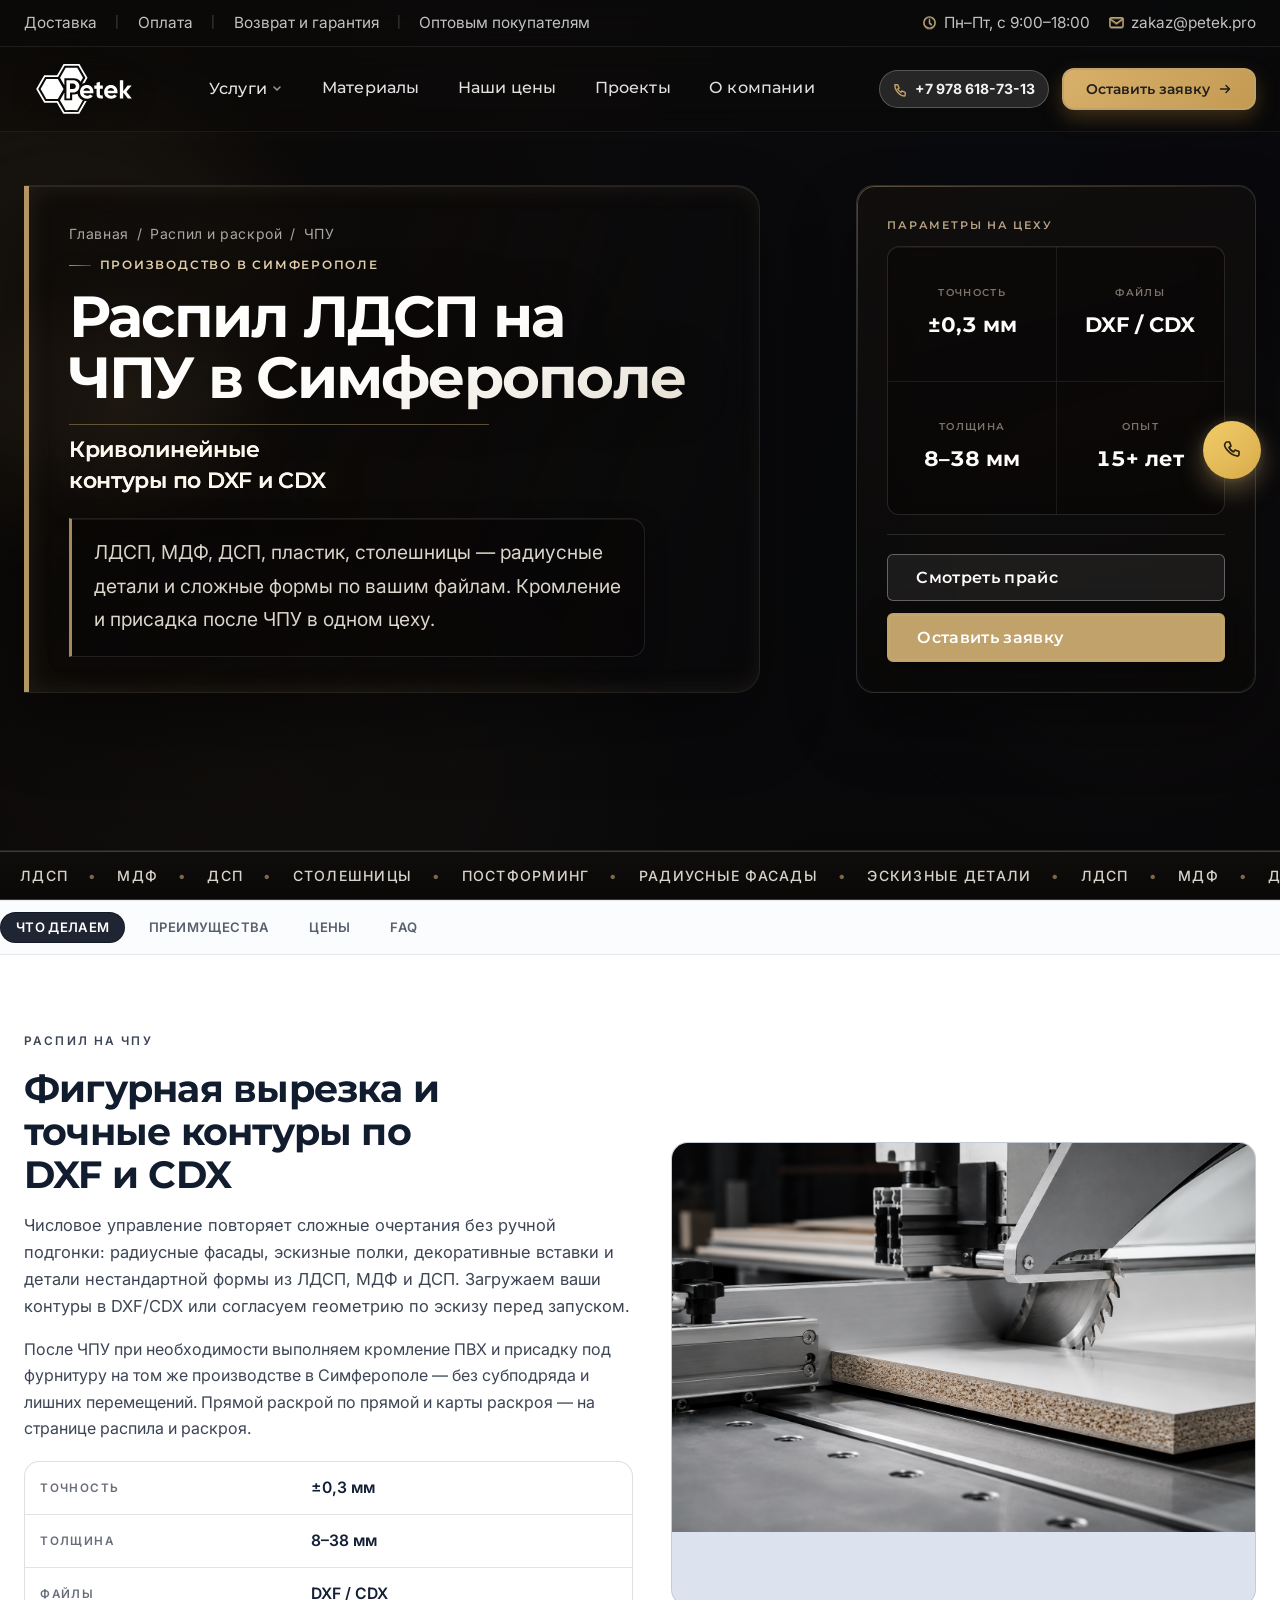
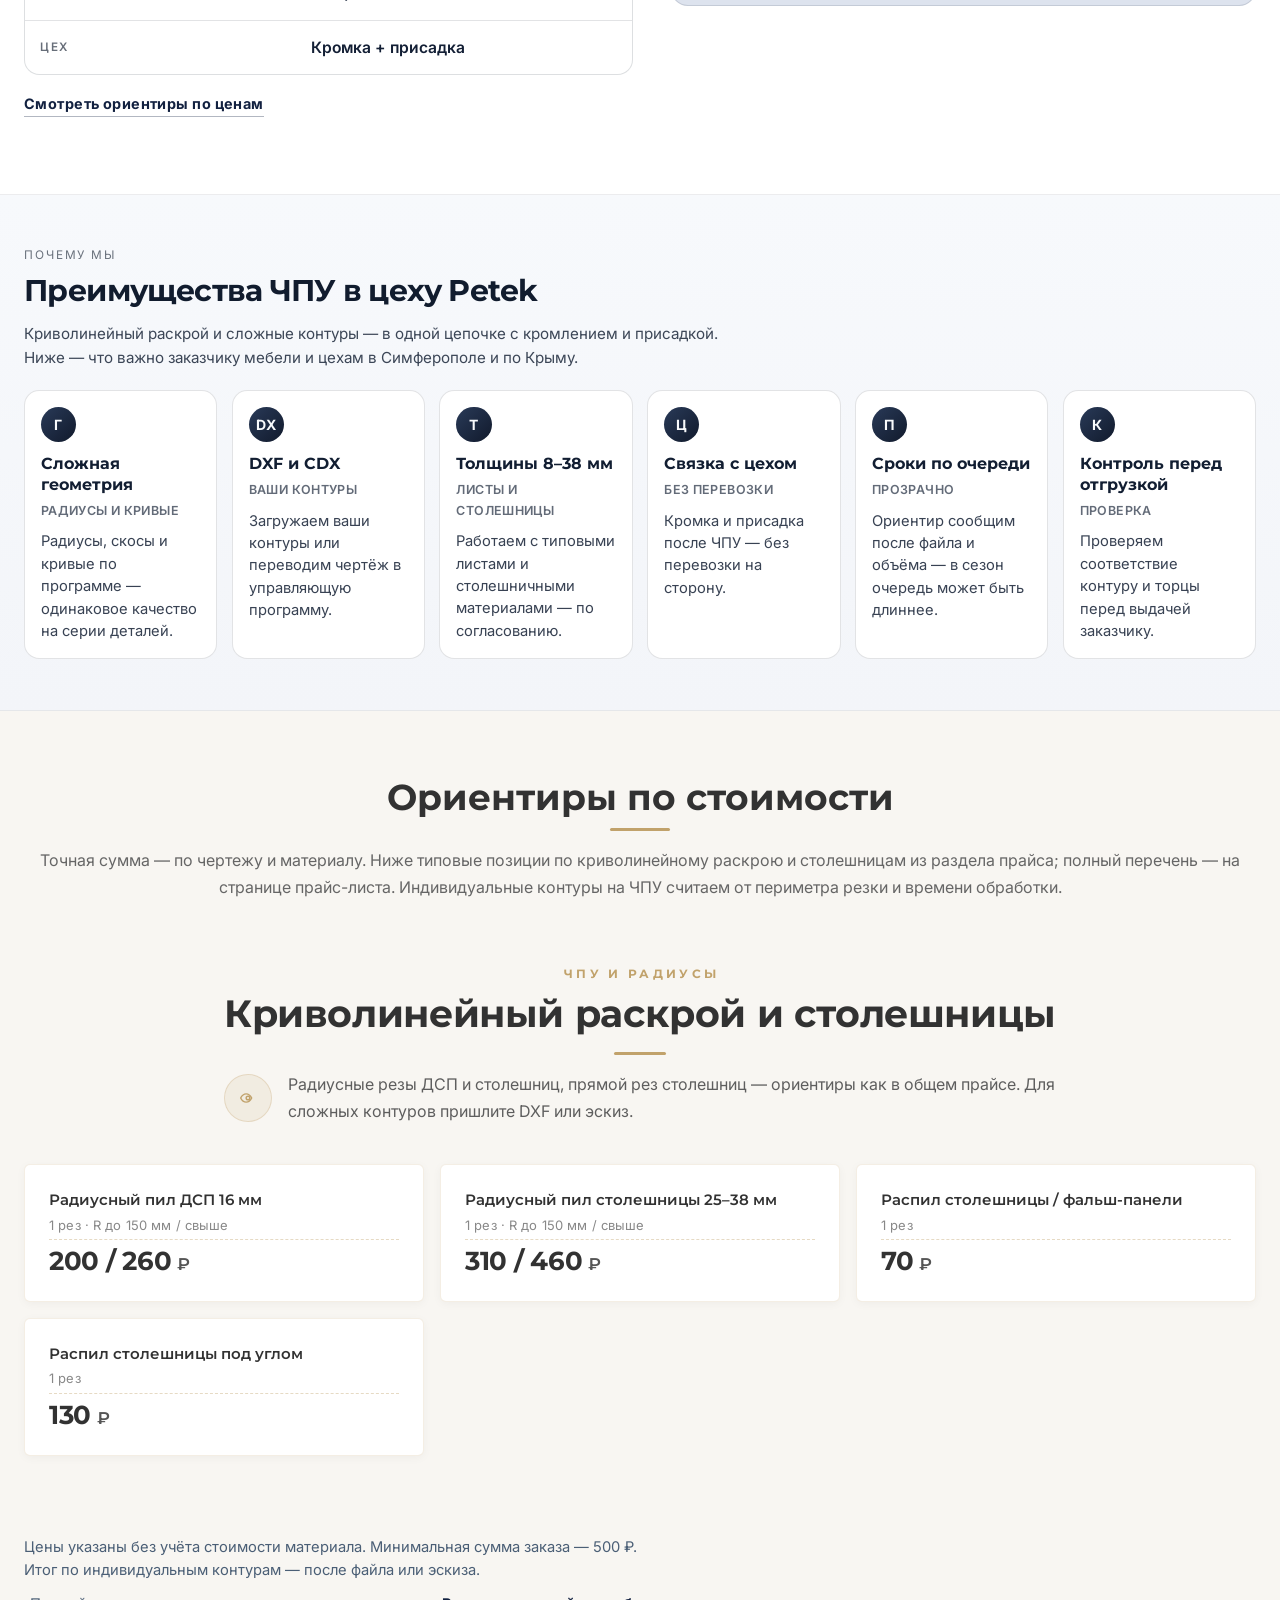
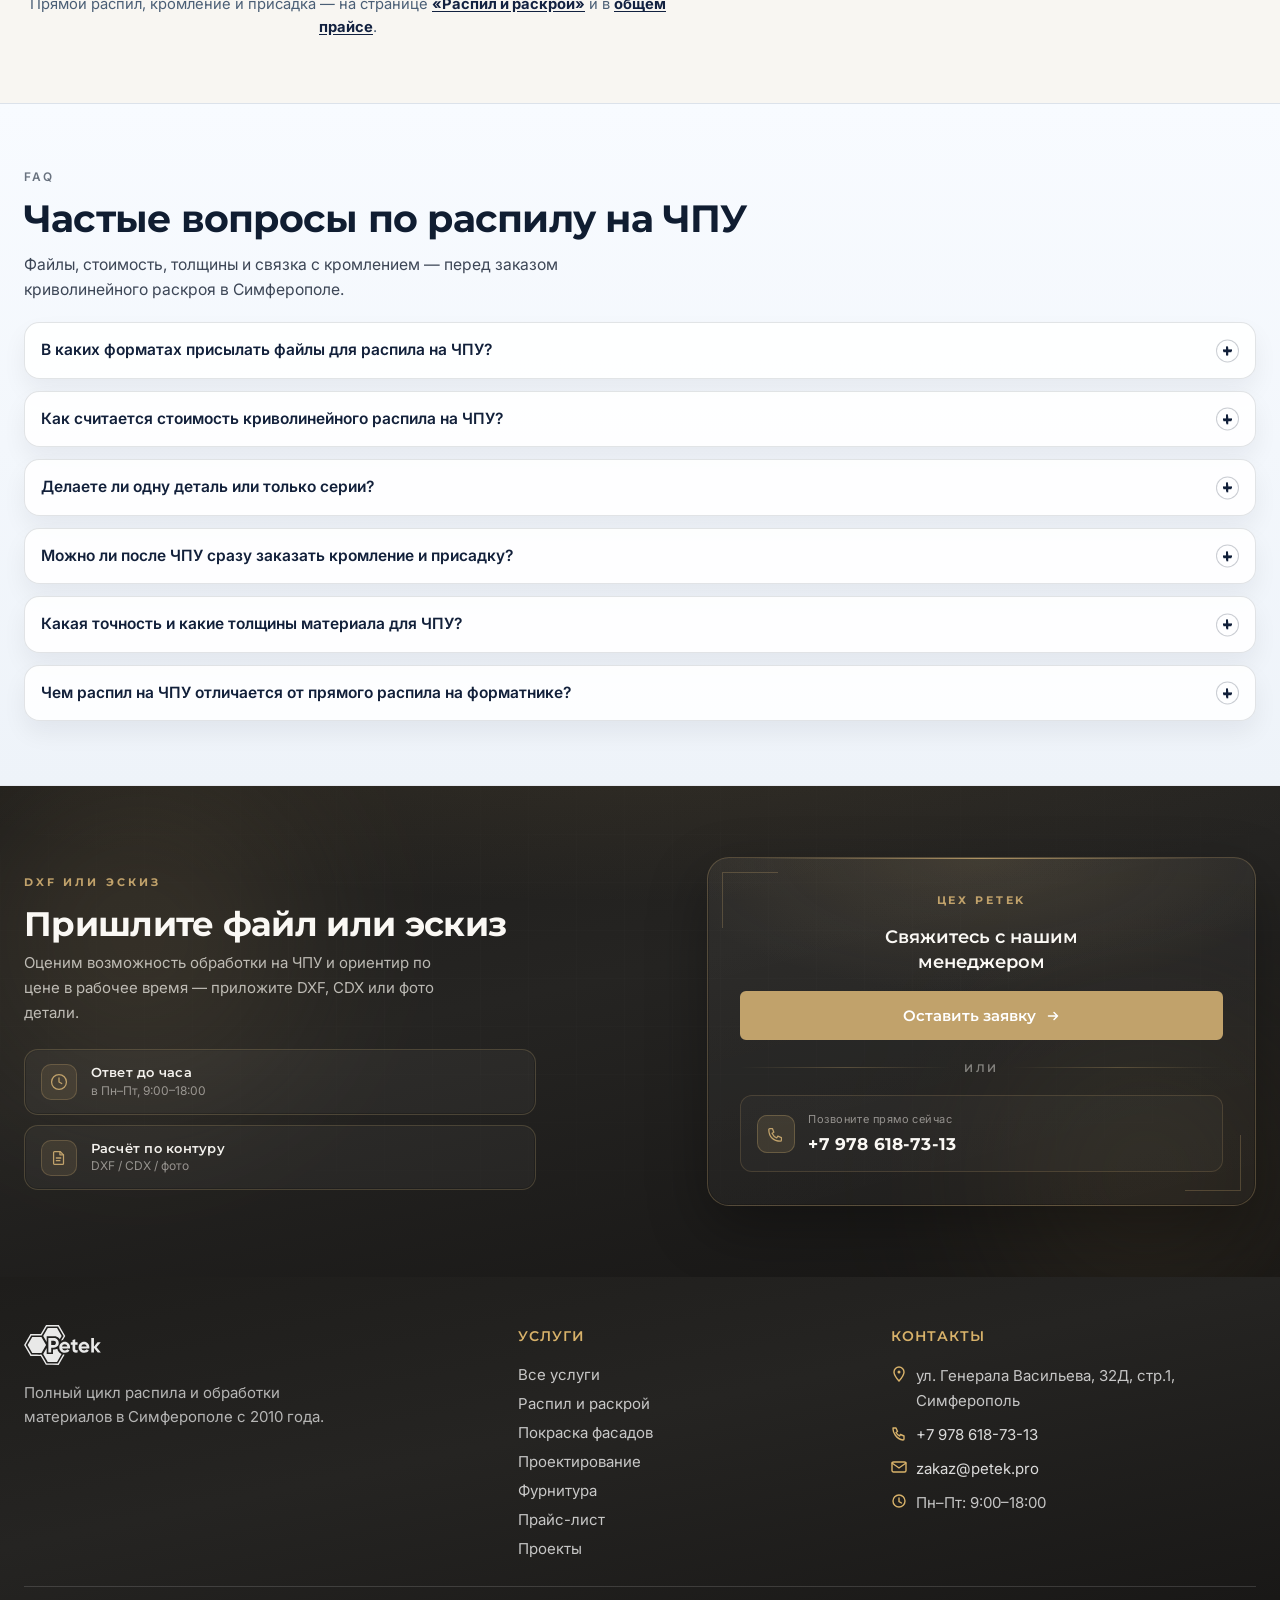
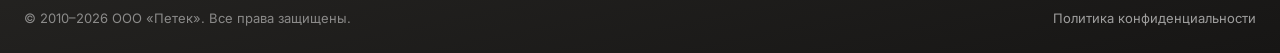
==== commit 8c3cfc92: "Update service descriptions and improve content consistency across multiple pages - Revised service " ====
--- a/chpu.html
+++ b/chpu.html
@@ -191,7 +191,7 @@
             <div class="site-nav__dropdown-panel" id="nav-services-menu" aria-labelledby="nav-services-btn">
               <div class="site-nav__dropdown-group">
                 <p class="site-nav__dropdown-label">Распил и обработка</p>
-                <a href="raspiil.html" class="site-nav__dropdown-link">Распил ЛДСП, ДСП и МДФ</a>
+                <a href="raspiil.html" class="site-nav__dropdown-link">Распил и обработка материалов</a>
                 <a href="raspiil.html#kromka" class="site-nav__dropdown-link">Кромление ЛДСП, ДСП и МДФ</a>
                 <a href="raspiil.html#prisadka" class="site-nav__dropdown-link">Присадка ЛДСП / ДСП / МДФ</a>
                 <a href="chpu.html" class="site-nav__dropdown-link">Распил ЛДСП на ЧПУ</a>
@@ -264,7 +264,7 @@
             <span class="raspil-hero__chpu-title-sub">Криволинейные контуры по DXF и CDX</span>
           </h1>
 
-          <p class="raspil-hero__lead raspil-hero__lead--chpu">ЛДСП, МДФ, ДСП, столешницы — радиусные детали и сложные формы по вашим файлам. Кромление и присадка после ЧПУ в одном цеху.</p>
+          <p class="raspil-hero__lead raspil-hero__lead--chpu">ЛДСП, МДФ, ДСП, пластик, столешницы — радиусные детали и сложные формы по вашим файлам. Кромление и присадка после ЧПУ в одном цеху.</p>
         </div>
 
         <aside class="raspil-hero__chpu-aside" aria-label="Действия и параметры">
@@ -355,7 +355,7 @@
             <a href="#prices" class="service-editorial__link">Смотреть ориентиры по ценам</a>
           </div>
           <figure class="service-editorial__media">
-            <img src="img/raspil.png" alt="Обработка плитных деталей на производстве Petek в Симферополе" loading="lazy" width="800" height="533" />
+            <img src="img/raspil.png" alt="Обработка материалов на производстве Petek в Симферополе" loading="lazy" width="800" height="533" />
           </figure>
         </article>
       </div>
@@ -588,7 +588,7 @@
           <a href="index.html" class="site-footer__logo" aria-label="Petek — на главную">
             <img src="img/logo/logo-default.svg" alt="Petek логотип" width="110" height="40" />
           </a>
-          <p class="site-footer__tagline">Полный цикл обработки плитных материалов в Симферополе с 2010 года.</p>
+          <p class="site-footer__tagline">Полный цикл распила и обработки материалов в Симферополе с 2010 года.</p>
         </div>
 
         <div>
--- a/css/chpu.css
+++ b/css/chpu.css
@@ -180,25 +180,39 @@
   z-index: 1;
   display: flex;
   flex-direction: column;
+  gap: 0;
   min-height: 0;
   max-width: min(46rem, 100%);
-  padding: clamp(1.15rem, 2.5vw, 2rem) clamp(1.1rem, 2.8vw, 2.25rem) clamp(1.15rem, 2.5vw, 2rem) clamp(1.35rem, 3.2vw, 2.6rem);
-  border-radius: 0 22px 22px 0;
+  padding: clamp(1.35rem, 2.8vw, 2.25rem) clamp(1.25rem, 3vw, 2.5rem) clamp(1.35rem, 2.8vw, 2.25rem) clamp(1.5rem, 3.5vw, 2.85rem);
+  border-radius: 0 24px 24px 0;
   background: linear-gradient(
-    105deg,
-    rgba(14, 11, 9, 0.68) 0%,
-    rgba(14, 11, 9, 0.42) 55%,
-    rgba(14, 11, 9, 0.12) 88%,
+    112deg,
+    rgba(14, 11, 9, 0.76) 0%,
+    rgba(14, 11, 9, 0.52) 48%,
+    rgba(14, 11, 9, 0.18) 78%,
     transparent 100%
   );
-  border: 1px solid rgba(255, 255, 255, 0.08);
+  border: 1px solid rgba(255, 255, 255, 0.1);
   border-left: none;
   box-shadow:
-    inset 4px 0 0 0 rgba(193, 162, 107, 0.88),
-    0 28px 64px rgba(0, 0, 0, 0.28),
-    inset 0 1px 0 rgba(255, 255, 255, 0.06);
-  backdrop-filter: blur(14px);
-  -webkit-backdrop-filter: blur(14px);
+    inset 5px 0 0 0 rgba(193, 162, 107, 0.92),
+    inset 5px 0 24px 0 rgba(193, 162, 107, 0.12),
+    0 32px 72px rgba(0, 0, 0, 0.32),
+    inset 0 1px 0 rgba(255, 255, 255, 0.08);
+  backdrop-filter: blur(16px);
+  -webkit-backdrop-filter: blur(16px);
+}
+
+.raspil-hero__chpu-main::after {
+  content: "";
+  position: absolute;
+  top: 15%;
+  left: -60px;
+  width: 320px;
+  height: 260px;
+  background: radial-gradient(ellipse at center, rgba(193, 162, 107, 0.09) 0%, transparent 68%);
+  pointer-events: none;
+  z-index: -1;
 }
 
 .raspil-hero__chpu-aside {
@@ -269,13 +283,16 @@
 .raspil-hero__eyebrow--chpu {
   position: relative;
   z-index: 1;
-  margin: 0.55rem 0 0;
+  display: flex;
+  align-items: center;
+  gap: 0.55rem;
+  margin: 0.6rem 0 0;
   padding: 0;
   width: auto;
   font-family: var(--font-heading, "Montserrat", sans-serif);
   font-size: 0.74rem;
   font-weight: 600;
-  letter-spacing: 0.14em;
+  letter-spacing: 0.15em;
   text-transform: uppercase;
   color: rgba(232, 212, 176, 0.98);
   background: none;
@@ -285,6 +302,16 @@
   -webkit-backdrop-filter: none;
 }
 
+.raspil-hero__eyebrow--chpu::before {
+  content: "";
+  display: inline-block;
+  flex-shrink: 0;
+  width: 22px;
+  height: 1.5px;
+  background: linear-gradient(90deg, rgba(193, 162, 107, 0.9), rgba(193, 162, 107, 0.35));
+  border-radius: 2px;
+}
+
 .raspil-hero__title--chpu {
   position: relative;
   z-index: 1;
@@ -292,16 +319,18 @@
   flex-direction: column;
   gap: 0.55rem;
   max-width: none;
-  margin-top: 0.5rem;
+  margin-top: 0.65rem;
   font-family: var(--font-heading, "Montserrat", sans-serif);
   font-size: clamp(2rem, 5vw, 3.65rem);
   font-weight: 700;
   line-height: 1.06;
   letter-spacing: -0.03em;
-  color: #fdfcfa;
-  text-shadow:
-    0 2px 32px rgba(0, 0, 0, 0.35),
-    0 1px 0 rgba(255, 255, 255, 0.04);
+  background: linear-gradient(160deg, #ffffff 0%, #fdfcfa 45%, rgba(232, 220, 200, 0.92) 100%);
+  -webkit-background-clip: text;
+  -webkit-text-fill-color: transparent;
+  background-clip: text;
+  text-shadow: none;
+  filter: drop-shadow(0 2px 24px rgba(0, 0, 0, 0.32));
 }
 
 .raspil-hero__chpu-title-line {
@@ -313,32 +342,36 @@
   display: block;
   max-width: 28ch;
   margin-top: 0.35rem;
-  padding: 0.55rem 0 0;
+  padding: 0.65rem 0 0;
   border: none;
-  border-top: 1px solid rgba(193, 162, 107, 0.38);
+  border-top: 1px solid rgba(193, 162, 107, 0.45);
   font-size: clamp(1.05rem, 2.15vw, 1.38rem);
   font-weight: 600;
   line-height: 1.38;
   letter-spacing: -0.012em;
+  -webkit-text-fill-color: rgba(252, 248, 238, 0.94);
   color: rgba(252, 248, 238, 0.94);
   text-wrap: balance;
+  text-shadow: 0 0 32px rgba(193, 162, 107, 0.18);
 }
 
 .raspil-hero__lead--chpu {
   position: relative;
   z-index: 1;
   flex: 1 1 auto;
-  margin-top: 1.25rem;
+  margin-top: 1.35rem;
   max-width: 48ch;
-  padding: 1.05rem 1.2rem 1.15rem 1.35rem;
+  padding: 1.1rem 1.25rem 1.2rem 1.4rem;
   border: 1px solid rgba(255, 255, 255, 0.1);
-  border-left: 3px solid rgba(193, 162, 107, 0.82);
+  border-left: 3px solid rgba(193, 162, 107, 0.85);
   border-radius: 0 14px 14px 0;
-  /* background: rgba(6, 5, 4, 0.42); */
+  background: rgba(6, 5, 4, 0.38);
   font-size: clamp(1.02rem, 1.75vw, 1.2rem);
-  line-height: 1.72;
+  line-height: 1.74;
   color: rgba(242, 236, 224, 0.9);
-  box-shadow: inset 0 1px 0 rgba(255, 255, 255, 0.05);
+  box-shadow:
+    inset 0 1px 0 rgba(255, 255, 255, 0.06),
+    0 4px 24px rgba(0, 0, 0, 0.18);
 }
 
 .raspil-hero__chpu-spec {
@@ -509,7 +542,11 @@
     max-width: 100%;
     border-radius: 18px;
     padding: clamp(1rem, 3vw, 1.45rem);
-    background: linear-gradient(165deg, rgba(14, 11, 9, 0.65) 0%, rgba(14, 11, 9, 0.48) 100%);
+    background: linear-gradient(165deg, rgba(14, 11, 9, 0.72) 0%, rgba(14, 11, 9, 0.5) 100%);
+  }
+
+  .raspil-hero__chpu-main::after {
+    display: none;
   }
 
   .raspil-hero__chpu-aside {
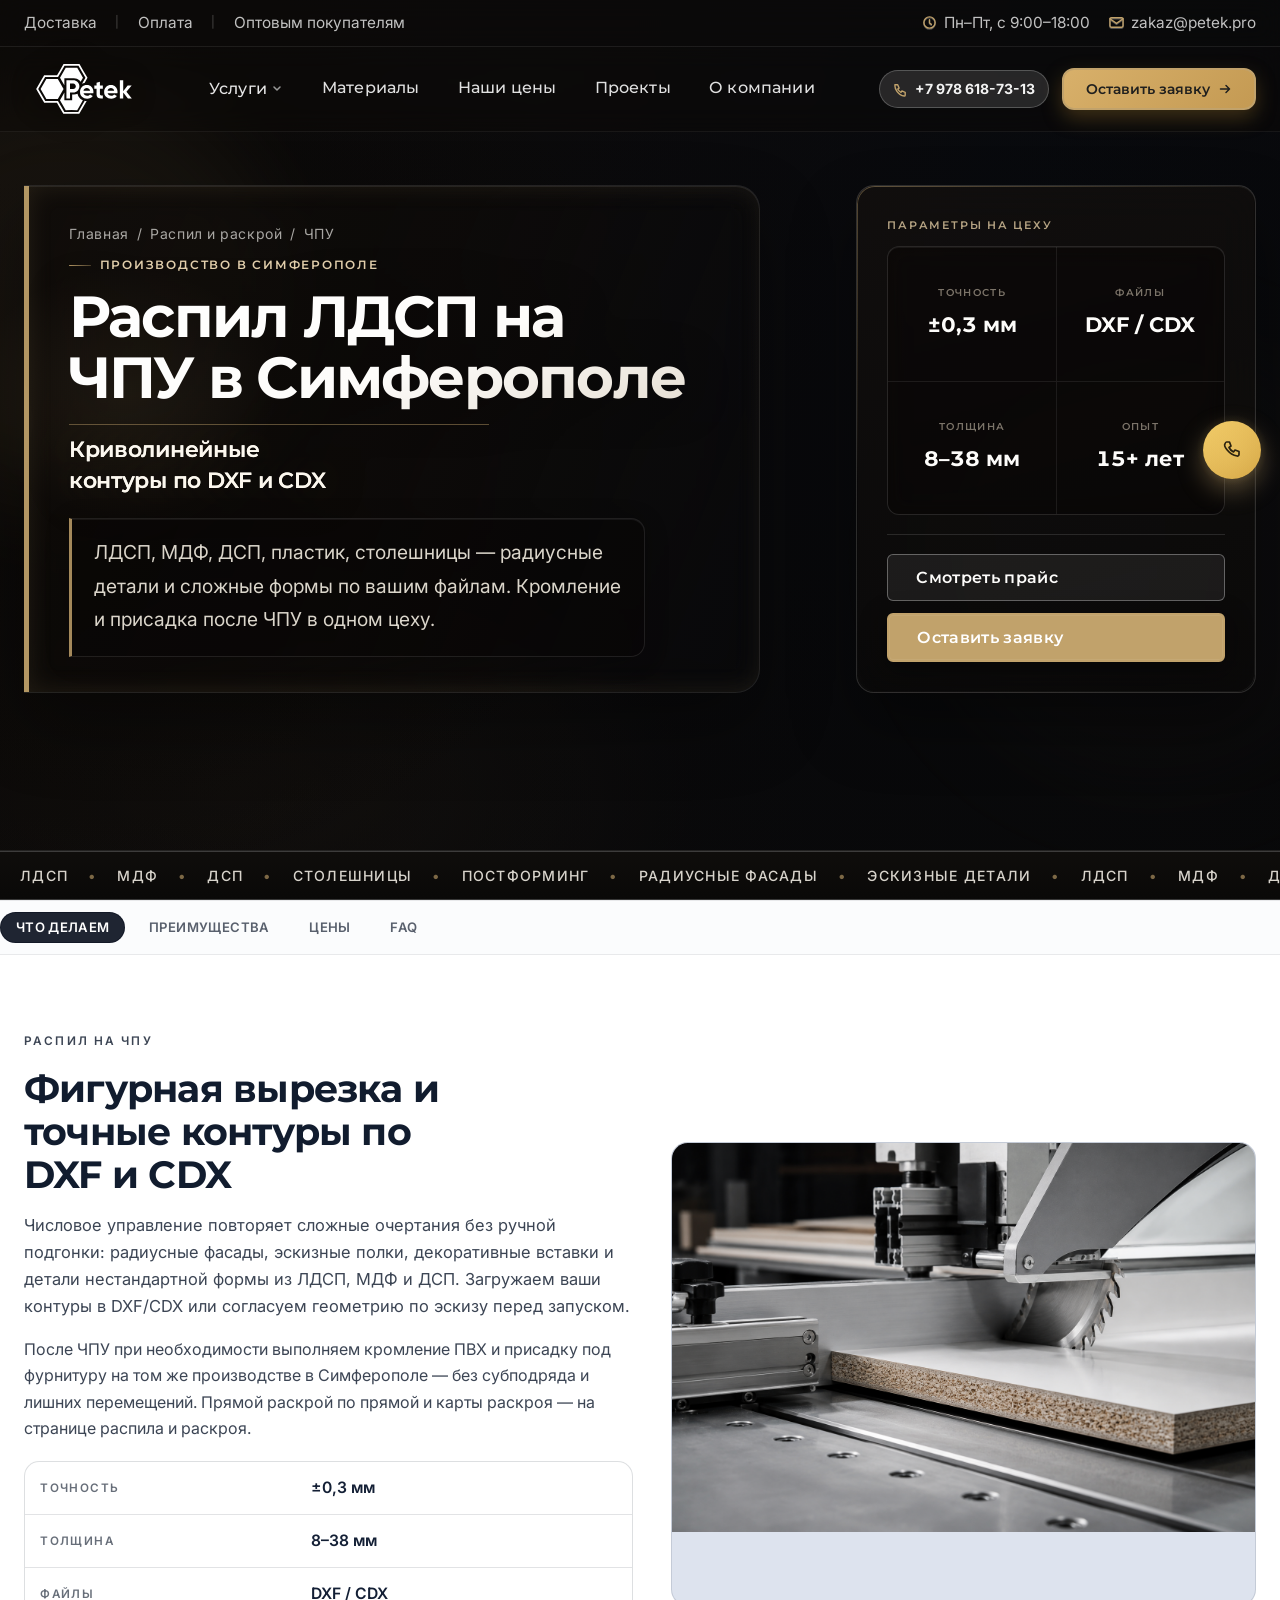
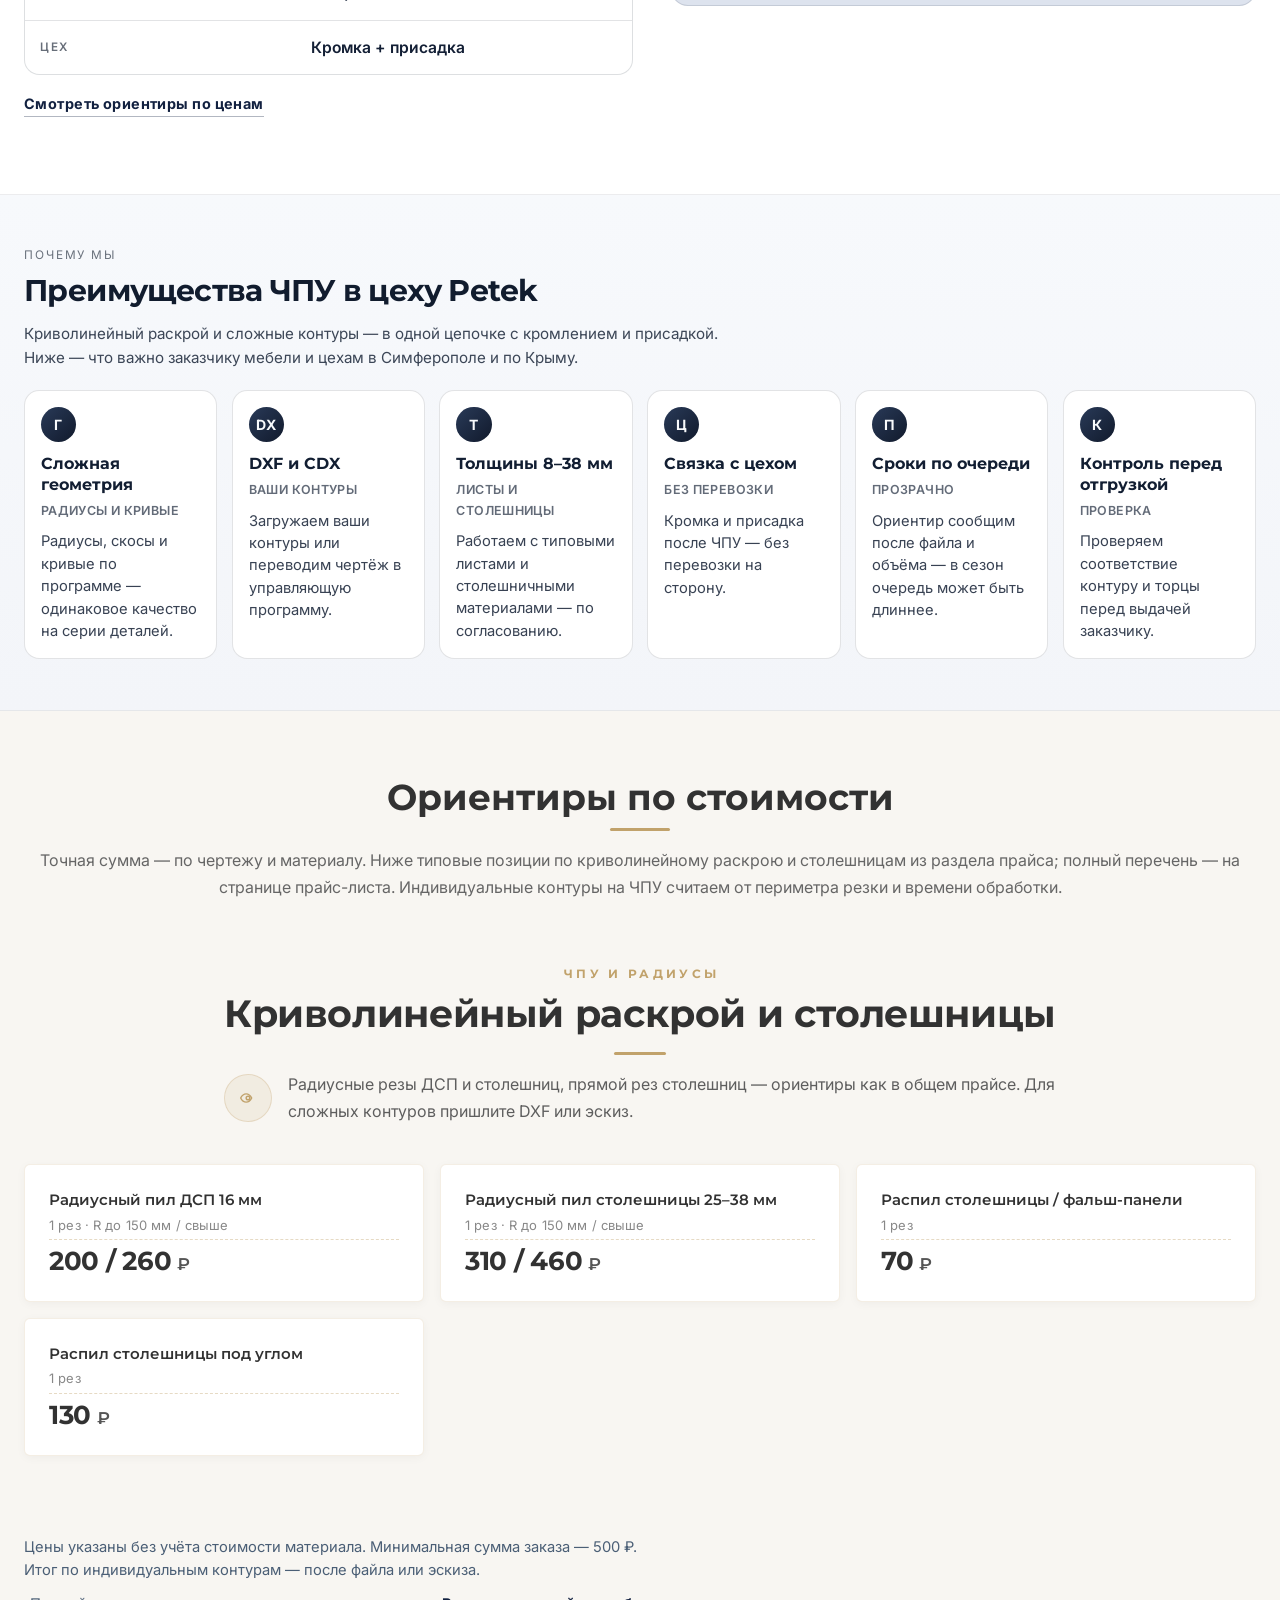
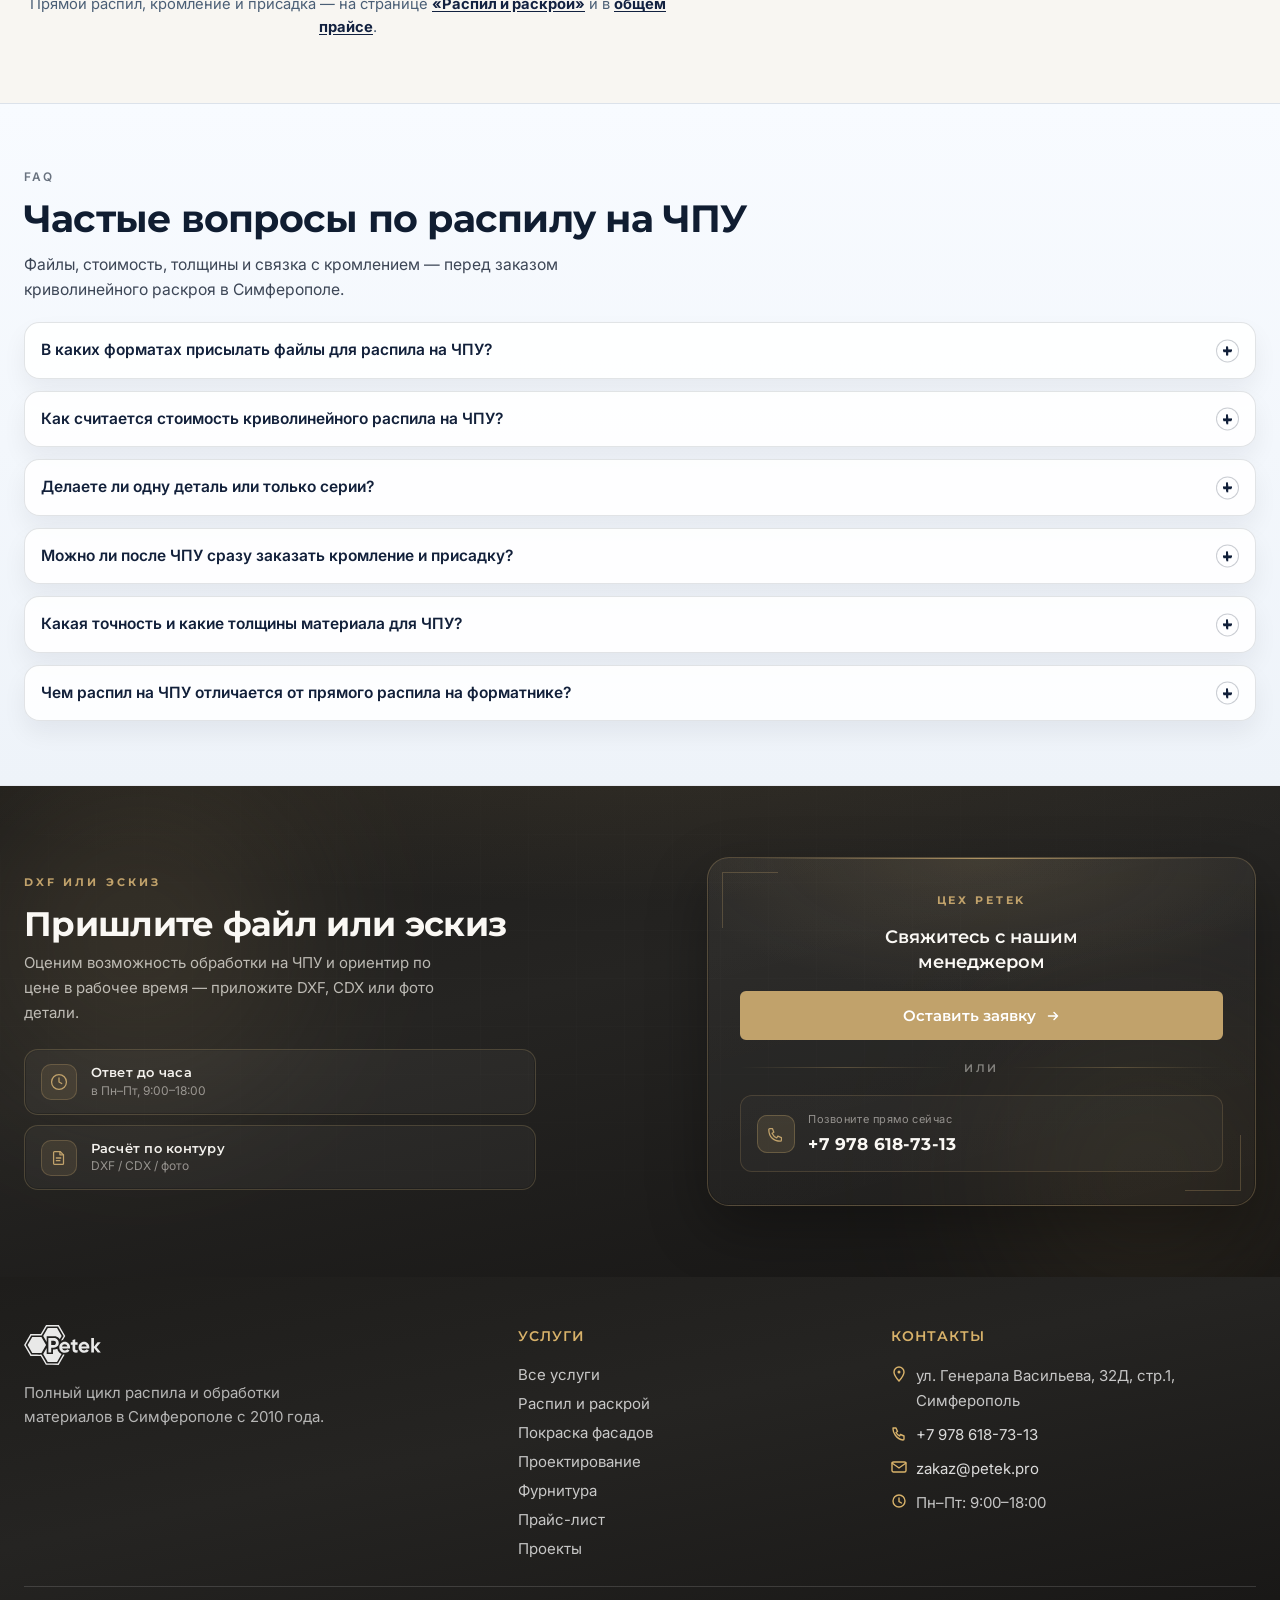
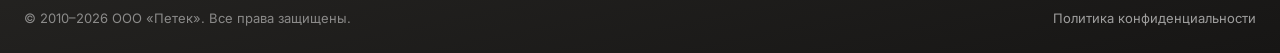
==== commit b77e6f99: "Refactor navigation links and improve content consistency across multiple pages - Removed links to "" ====
--- a/chpu.html
+++ b/chpu.html
@@ -158,8 +158,6 @@
           <span class="header-util__sep" aria-hidden="true">|</span>
           <a href="payment.html" class="header-util__item header-util__item--link">Оплата</a>
           <span class="header-util__sep" aria-hidden="true">|</span>
-          <a href="warranty.html" class="header-util__item header-util__item--link">Возврат и гарантия</a>
-          <span class="header-util__sep" aria-hidden="true">|</span>
           <a href="wholesale.html" class="header-util__item header-util__item--link">Оптовым покупателям</a>
         </div>
         <div class="header-util__group">
@@ -192,9 +190,9 @@
               <div class="site-nav__dropdown-group">
                 <p class="site-nav__dropdown-label">Распил и обработка</p>
                 <a href="raspiil.html" class="site-nav__dropdown-link">Распил и обработка материалов</a>
-                <a href="raspiil.html#kromka" class="site-nav__dropdown-link">Кромление ЛДСП, ДСП и МДФ</a>
-                <a href="raspiil.html#prisadka" class="site-nav__dropdown-link">Присадка ЛДСП / ДСП / МДФ</a>
-                <a href="chpu.html" class="site-nav__dropdown-link">Распил ЛДСП на ЧПУ</a>
+                <a href="raspiil.html#kromka" class="site-nav__dropdown-link">Кромление</a>
+                <a href="raspiil.html#prisadka" class="site-nav__dropdown-link">Присадка</a>
+                <a href="chpu.html" class="site-nav__dropdown-link">Распил на ЧПУ</a>
                 <a href="raspiil.html#frezka" class="site-nav__dropdown-link">Фрезеровка и эскизные детали</a>
               </div>
               <div class="site-nav__dropdown-group">
@@ -202,11 +200,8 @@
                 <a href="korpusa.html" class="site-nav__dropdown-link">Корпуса для кухни и шкафов-купе</a>
                 <a href="proektirovanie.html#stoleshnitsy" class="site-nav__dropdown-link">Изготовление столешниц и подоконников</a>
                 <a href="proektirovanie.html" class="site-nav__dropdown-link">Кухни, гардеробные и детская мебель</a>
-                <a href="pokraska.html" class="site-nav__dropdown-link">Покраска МДФ-фасадов</a>
+                <a href="pokraska.html" class="site-nav__dropdown-link">Покраска фасадов</a>
                 <a href="proektirovanie.html" class="site-nav__dropdown-link">Проектирование в БАЗИС-Мебельщик</a>
-              </div>
-              <div class="site-nav__dropdown-footer">
-                <a href="services.html" class="site-nav__dropdown-more">Все услуги</a>
               </div>
             </div>
           </div>
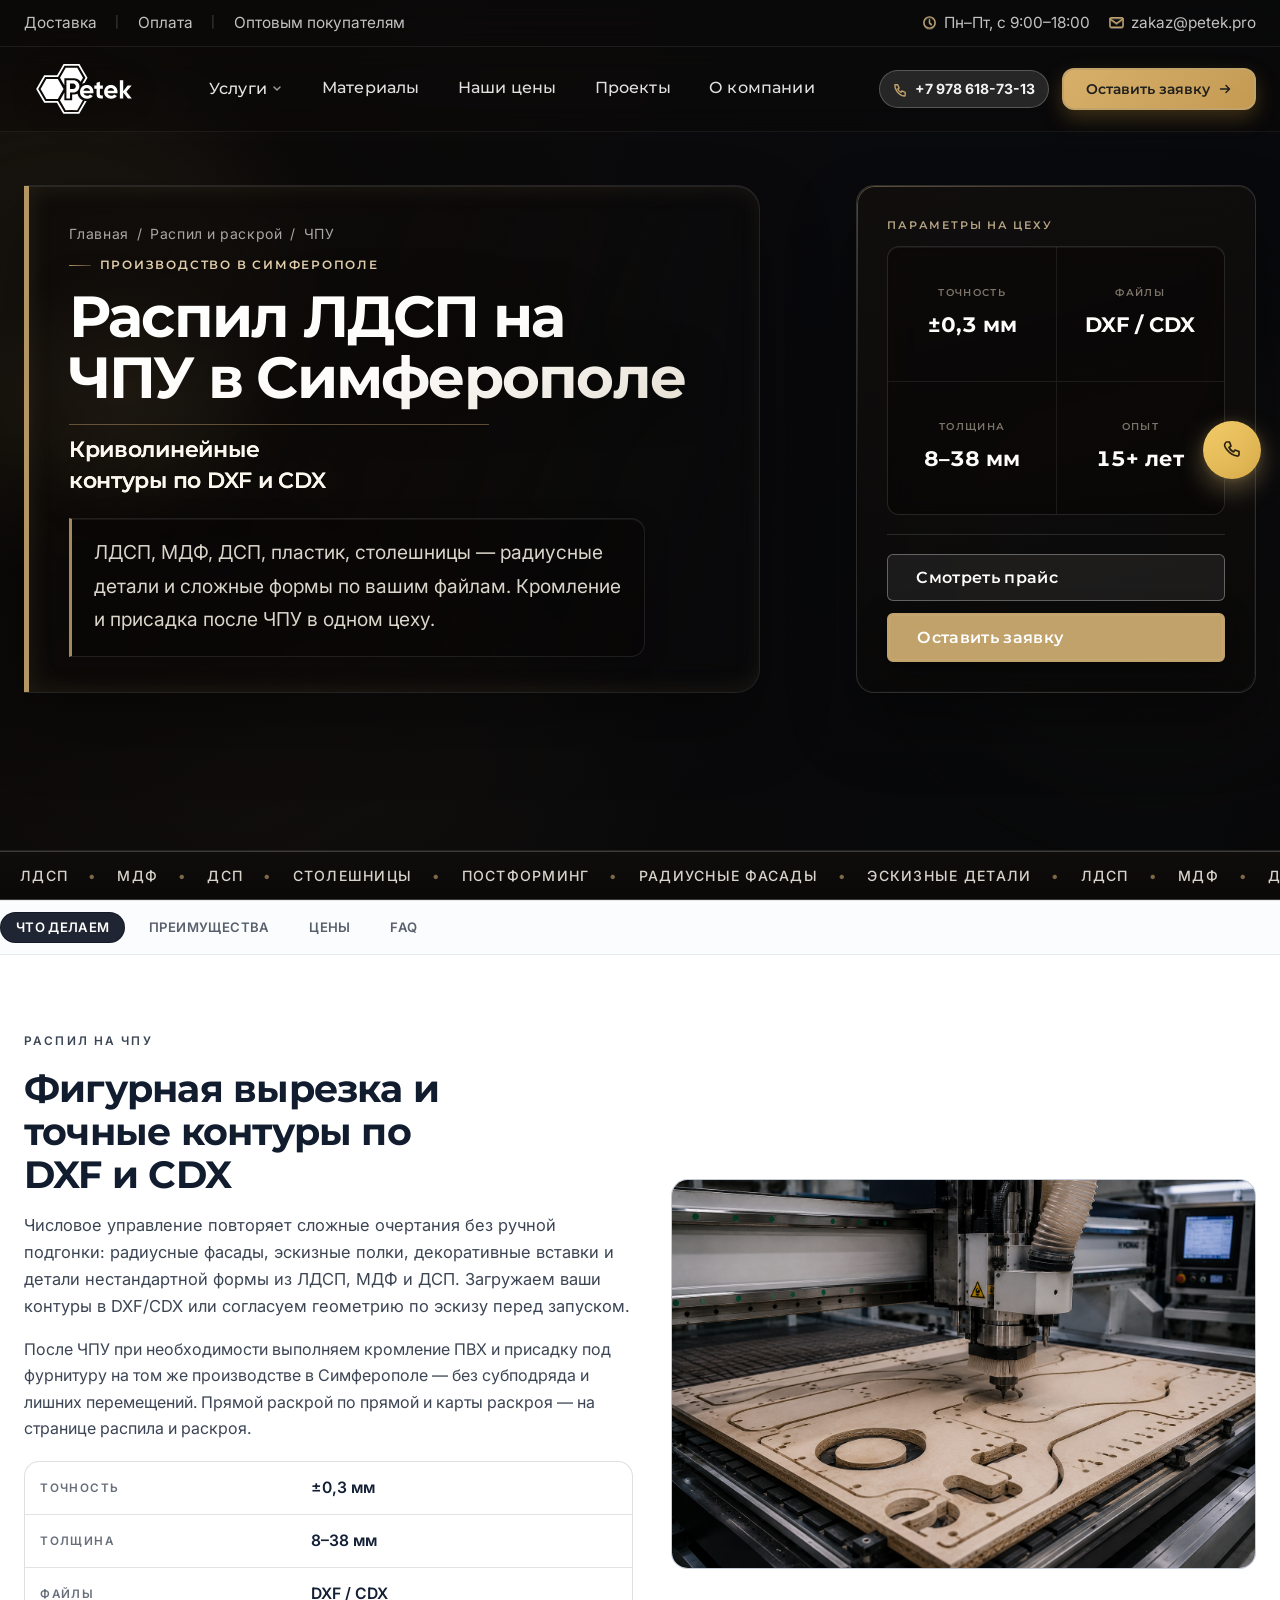
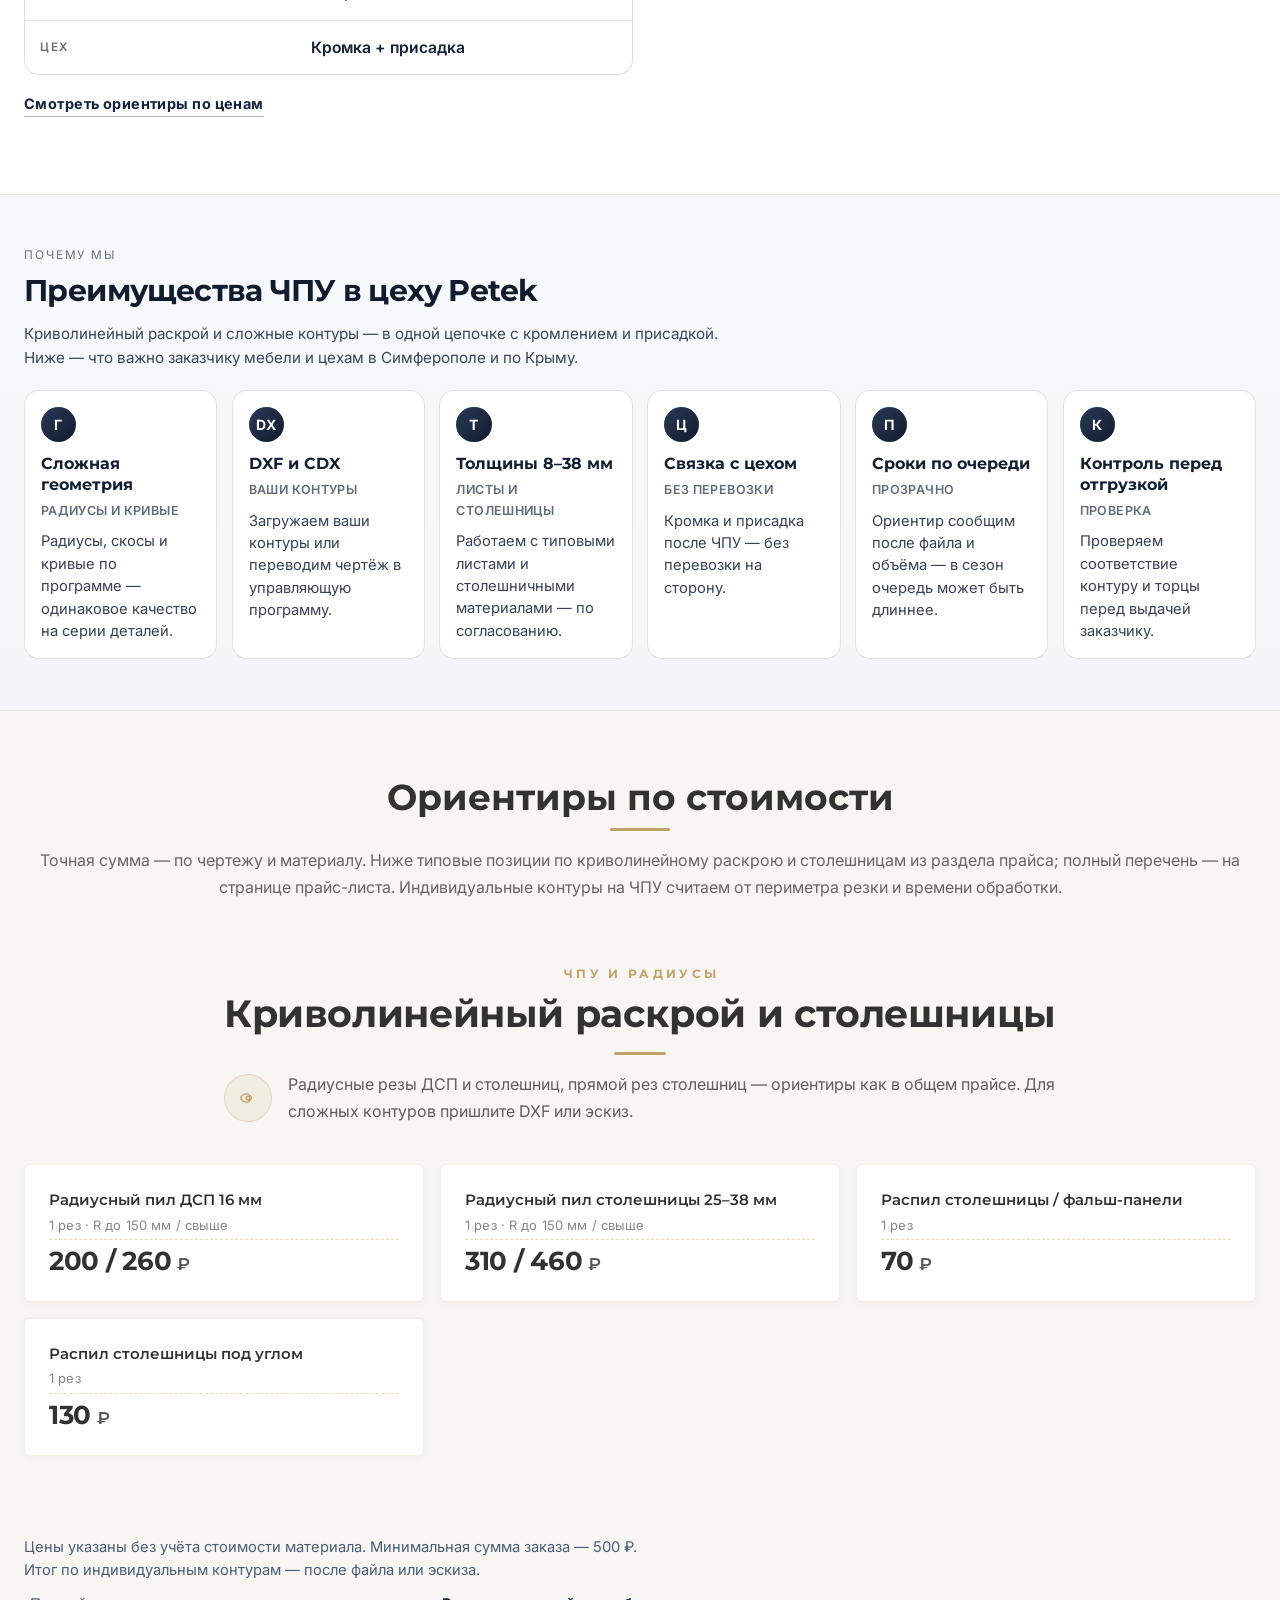
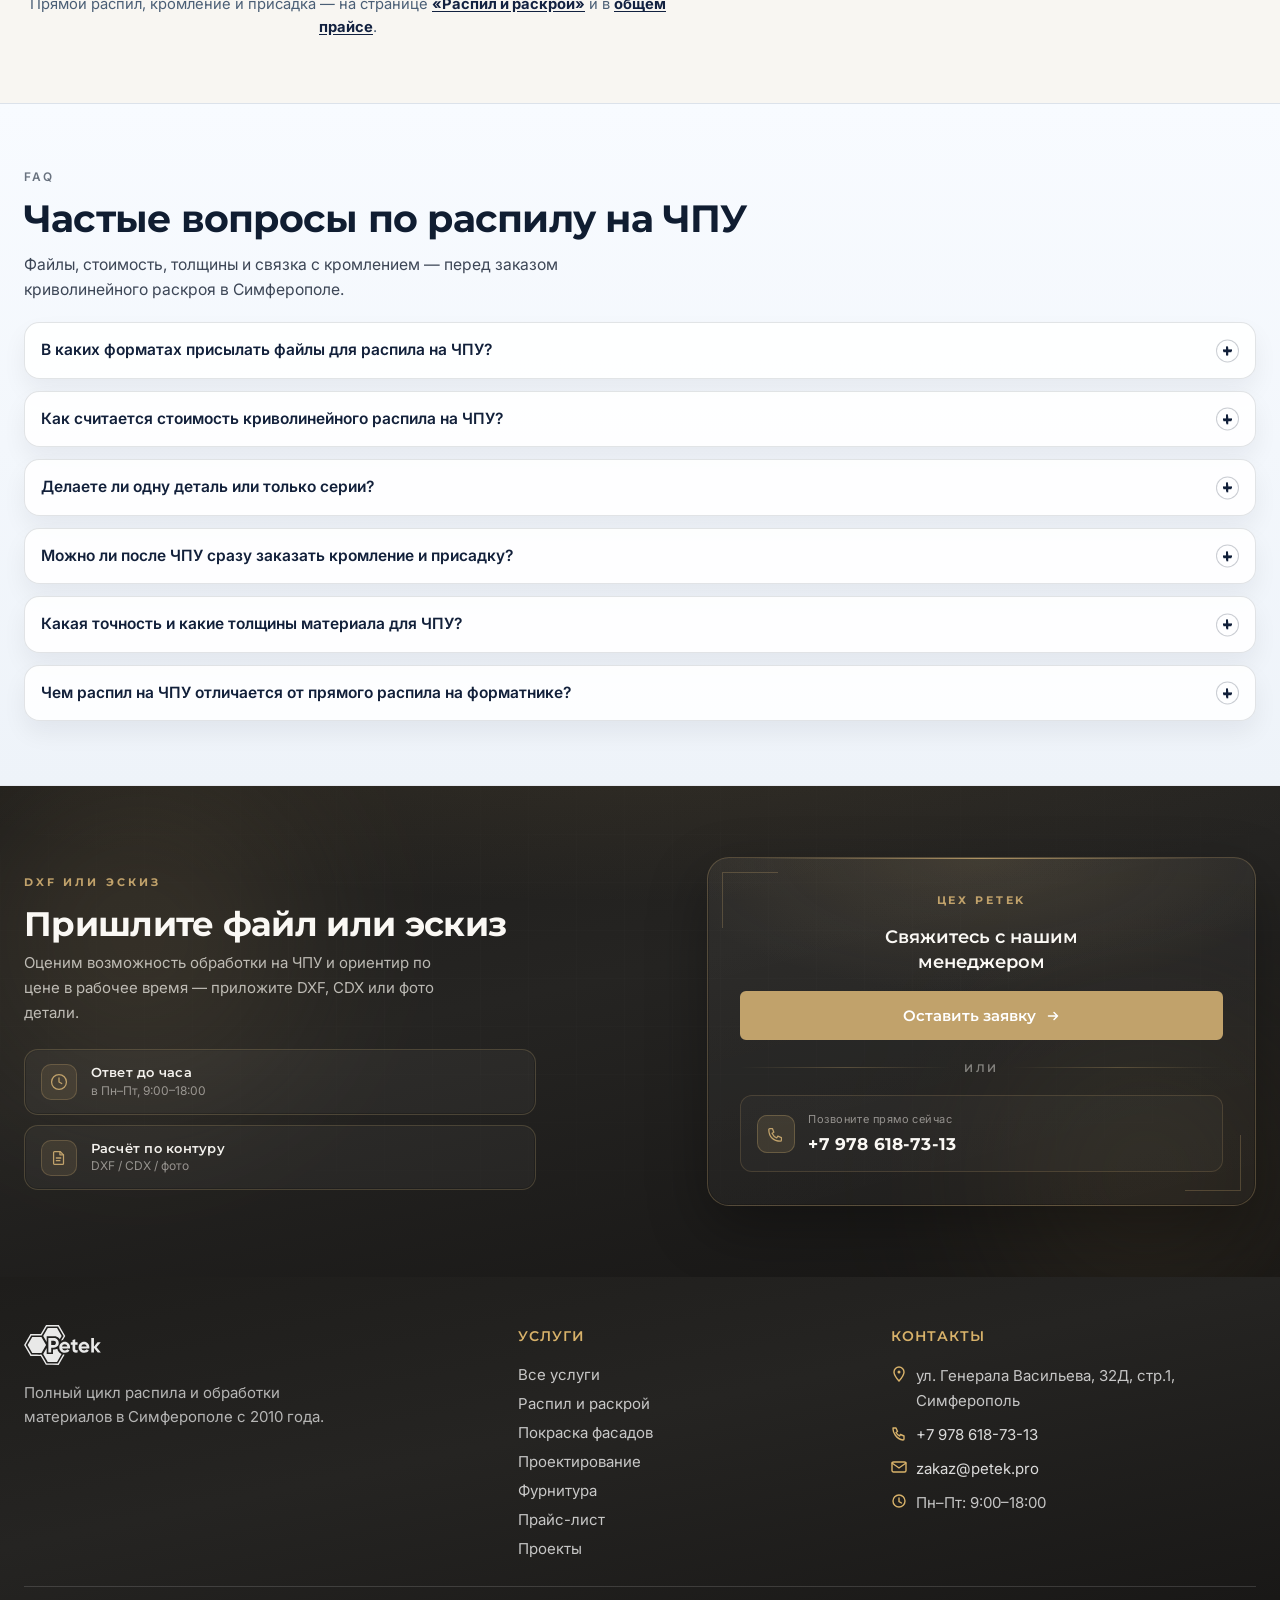
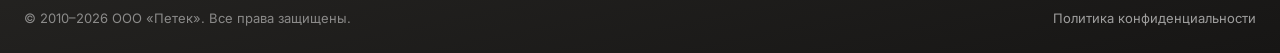
==== commit eb1f4c77: "Update image sources and enhance CSS styles for improved layout across multiple pages - Replaced out" ====
--- a/chpu.html
+++ b/chpu.html
@@ -350,7 +350,7 @@
             <a href="#prices" class="service-editorial__link">Смотреть ориентиры по ценам</a>
           </div>
           <figure class="service-editorial__media">
-            <img src="img/raspil.png" alt="Обработка материалов на производстве Petek в Симферополе" loading="lazy" width="800" height="533" />
+            <img src="img/raspil-chpu.png" alt="Обработка материалов на производстве Petek в Симферополе" loading="lazy" width="800" height="533" />
           </figure>
         </article>
       </div>
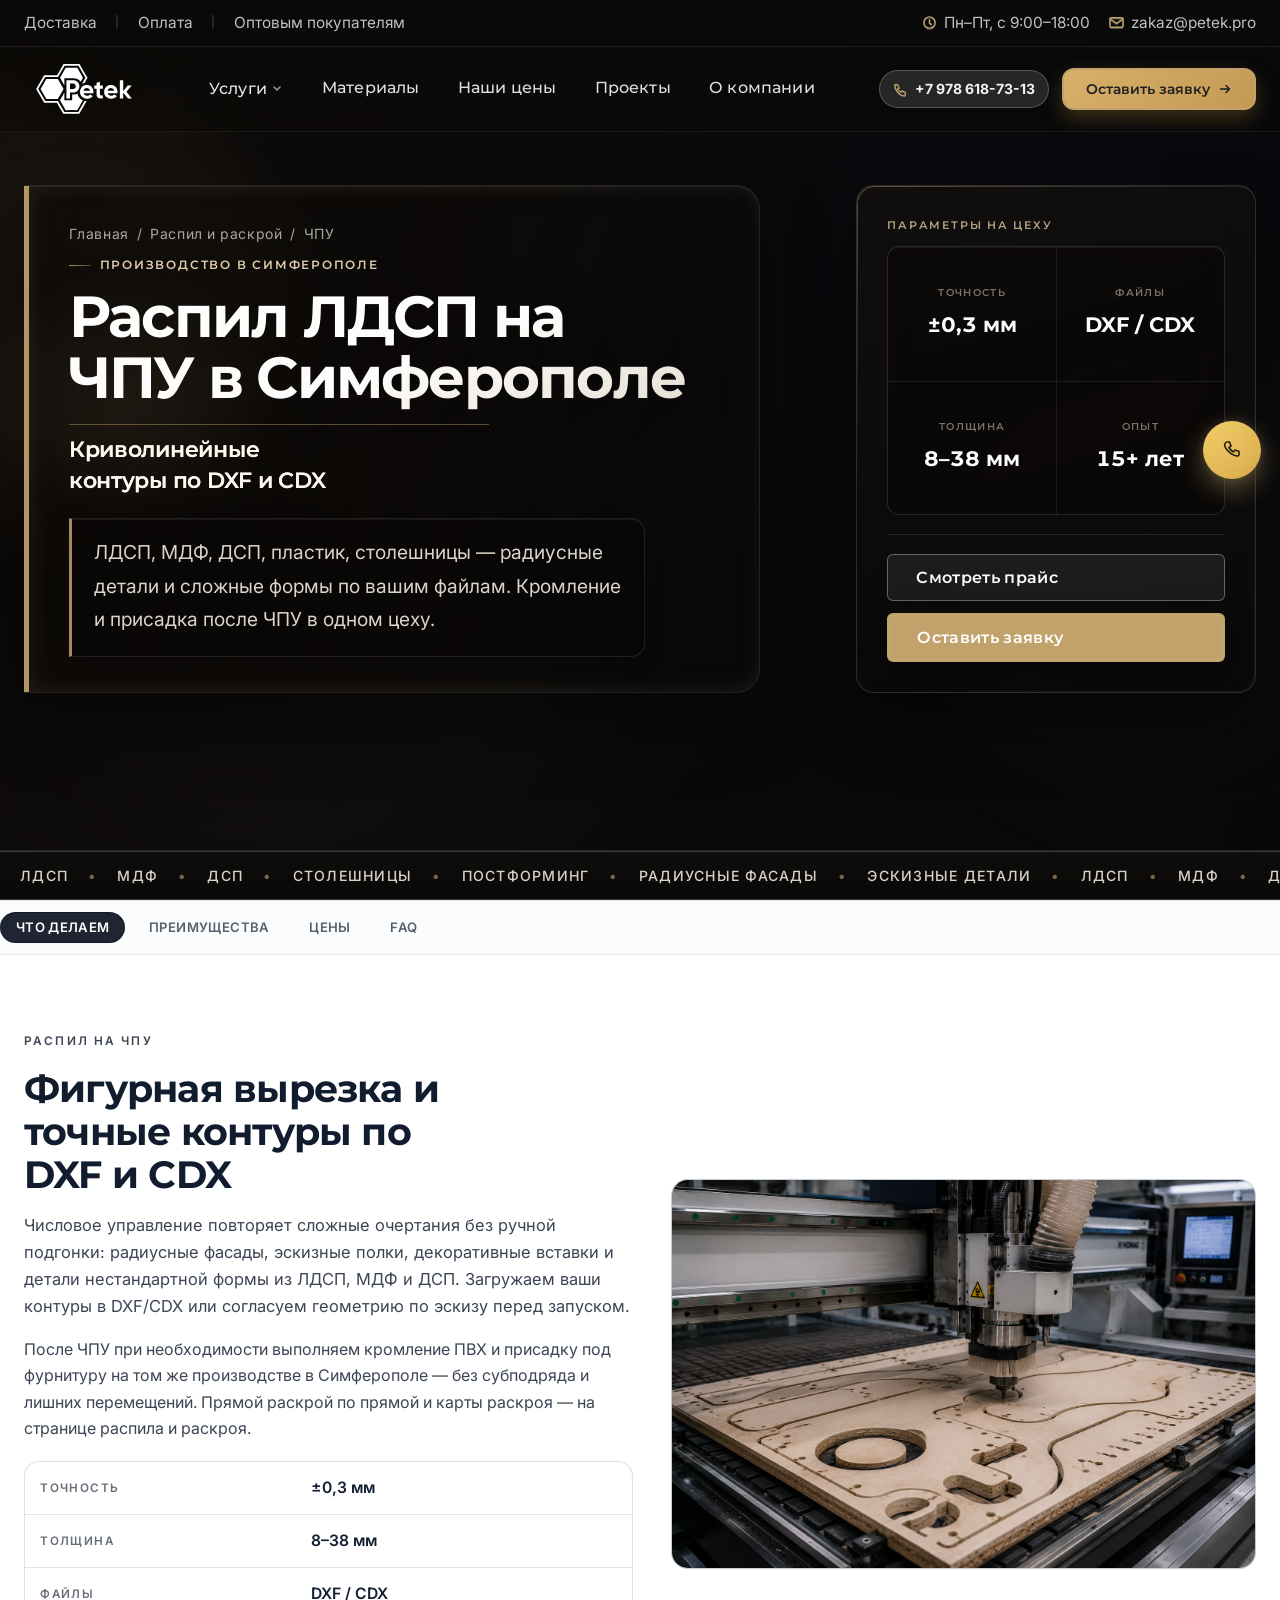
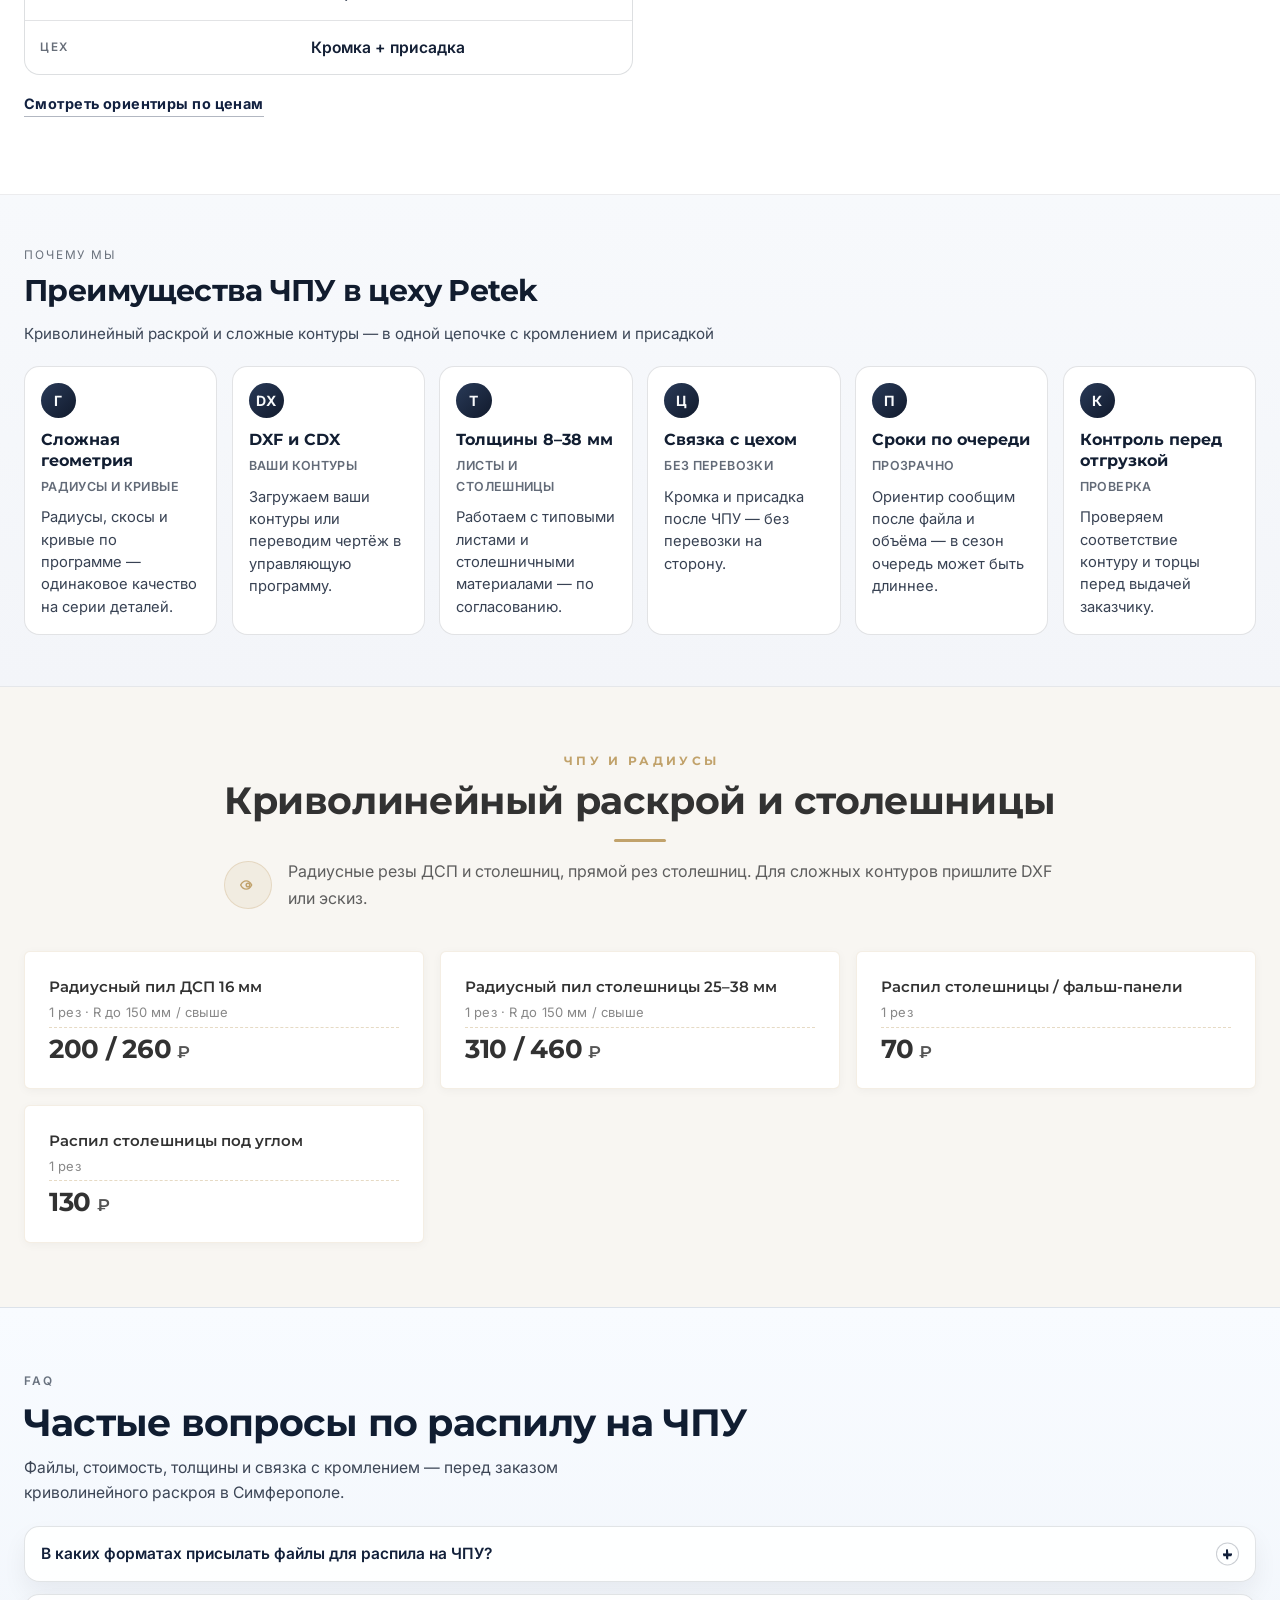
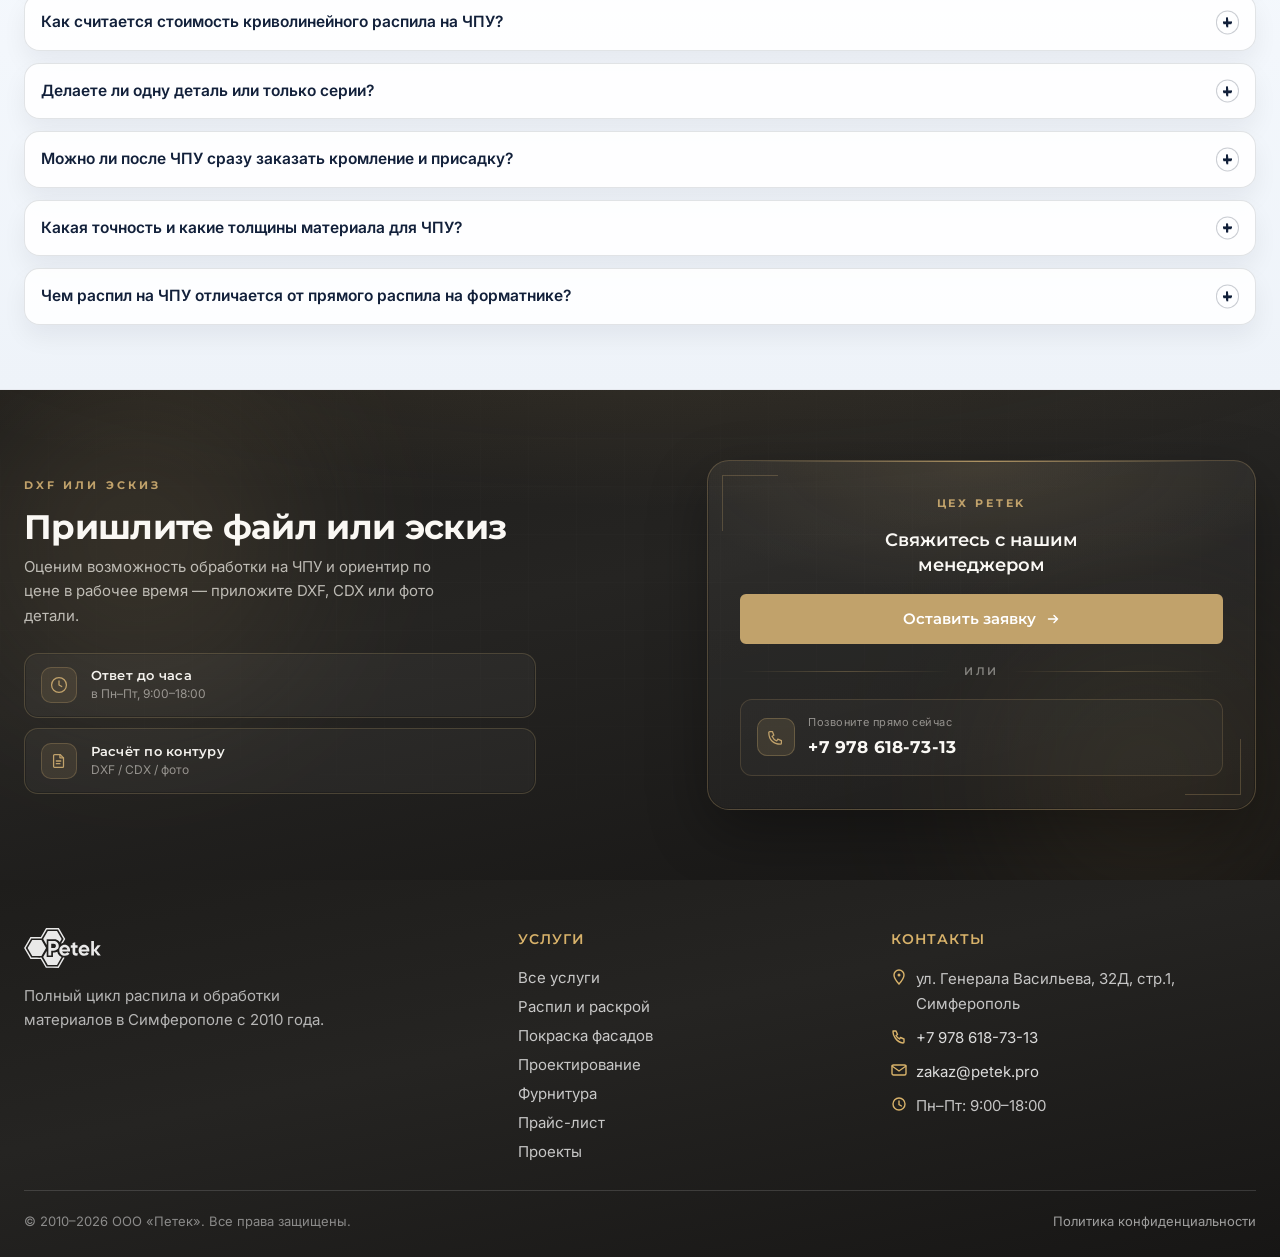
==== commit 2ff44a8c: "Update meta tags, descriptions, and content across multiple pages for improved SEO and user experien" ====
--- a/chpu.html
+++ b/chpu.html
@@ -12,9 +12,16 @@
   <meta property="og:url" content="https://petek.pro/chpu.html" />
   <meta property="og:title" content="Распил ЛДСП на ЧПУ в Симферополе — радиусные детали по DXF | Petek" />
   <meta property="og:description" content="Криволинейный раскрой ЛДСП, МДФ и столешниц по DXF/CDX в Симферополе. Кромление и присадка после ЧПУ в одном цеху. Точность ±0,3 мм." />
-  <meta property="og:image" content="https://petek.pro/img/og-preview.jpg" />
+  <meta property="og:image" content="https://petek.pro/img/DSC00100.jpg" />
+  <meta property="og:image:alt" content="Распил ЛДСП на ЧПУ в цехе Petek, Симферополь" />
   <meta property="og:locale" content="ru_RU" />
   <meta property="og:site_name" content="Petek" />
+
+  <meta name="twitter:card" content="summary_large_image" />
+  <meta name="twitter:title" content="Распил ЛДСП на ЧПУ в Симферополе — радиусные детали по DXF | Petek" />
+  <meta name="twitter:description" content="Криволинейный раскрой ЛДСП, МДФ и столешниц по DXF/CDX в Симферополе. Кромление и присадка после ЧПУ в одном цеху. Точность ±0,3 мм." />
+  <meta name="twitter:image" content="https://petek.pro/img/DSC00100.jpg" />
+  <meta name="twitter:image:alt" content="Распил ЛДСП на ЧПУ в цехе Petek, Симферополь" />
 
   <link rel="preload" as="image" href="img/DSC00003.jpg" />
 
@@ -361,7 +368,7 @@
         <div class="materials-strip__head">
           <p class="materials-strip__eyebrow">Почему мы</p>
           <h2 class="materials-strip__title" id="chpu-advantages-heading">Преимущества ЧПУ в цеху Petek</h2>
-          <p class="materials-strip__intro">Криволинейный раскрой и сложные контуры — в одной цепочке с кромлением и присадкой. Ниже — что важно заказчику мебели и цехам в Симферополе и по Крыму.</p>
+          <p class="materials-strip__intro">Криволинейный раскрой и сложные контуры — в одной цепочке с кромлением и присадкой</p>
         </div>
 
         <div class="materials-strip__grid">
@@ -409,12 +416,6 @@
         </div>
       </div>
     </section>
-
-    <section class="svc-prices section svc-about--anchor" id="prices" aria-labelledby="chpu-price-heading">
-      <div class="container">
-        <h2 class="section-title" id="chpu-price-heading">Ориентиры по стоимости</h2>
-        <p class="svc-prices__subtitle">Точная сумма — по чертежу и материалу. Ниже типовые позиции по криволинейному раскрою и столешницам из раздела прайса; полный перечень — на странице <a href="prices.html#price-raskroy">прайс-листа</a>. Индивидуальные контуры на ЧПУ считаем от периметра резки и времени обработки.</p>
-      </div>
 
       <section class="section price-cat" id="price-chpu-curves" aria-labelledby="cat-chpu-curves">
         <div class="container">
@@ -425,7 +426,7 @@
               <span class="price-cat__icon" aria-hidden="true">
                 <svg viewBox="0 0 24 24" fill="none" stroke="currentColor" stroke-width="1.6" stroke-linecap="round" stroke-linejoin="round"><path d="M4 12c3-6 9-6 12 0-3 6-9 6-12 0z"/><circle cx="12" cy="12" r="2"/></svg>
               </span>
-              <p class="price-cat__desc">Радиусные резы ДСП и столешниц, прямой рез столешниц — ориентиры как в общем прайсе. Для сложных контуров пришлите DXF или эскиз.</p>
+              <p class="price-cat__desc">Радиусные резы ДСП и столешниц, прямой рез столешниц. Для сложных контуров пришлите DXF или эскиз.</p>
             </div>
           </header>
 
@@ -454,11 +455,8 @@
         </div>
       </section>
 
-      <div class="container">
-        <p class="svc-price-cards__note">Цены указаны без учёта стоимости материала. Минимальная сумма заказа — 500 ₽. Итог по индивидуальным контурам — после файла или эскиза.</p>
-        <p class="svc-prices__more">Прямой распил, кромление и присадка — на странице <a href="raspiil.html">«Распил и раскрой»</a> и в <a href="prices.html">общем прайсе</a>.</p>
-      </div>
-    </section>
+   
+
 
     <section class="faq-section section" id="faq" aria-labelledby="faq-heading">
       <div class="container">
@@ -493,7 +491,7 @@
           <details class="faq-item" role="listitem">
             <summary>Можно ли после ЧПУ сразу заказать кромление и присадку?</summary>
             <div class="faq-item__content">
-              <p>Да. Кромление ПВХ и присадка под фурнитуру выполняются на том же производстве — не нужно везти детали на сторону. Подробности — на странице <a href="raspiil.html">распила и раскроя</a>.</p>
+              <p>Да. Кромление ПВХ и присадка под фурнитуру выполняются на том же производстве — не нужно везти детали на сторону.</p>
             </div>
           </details>
 
